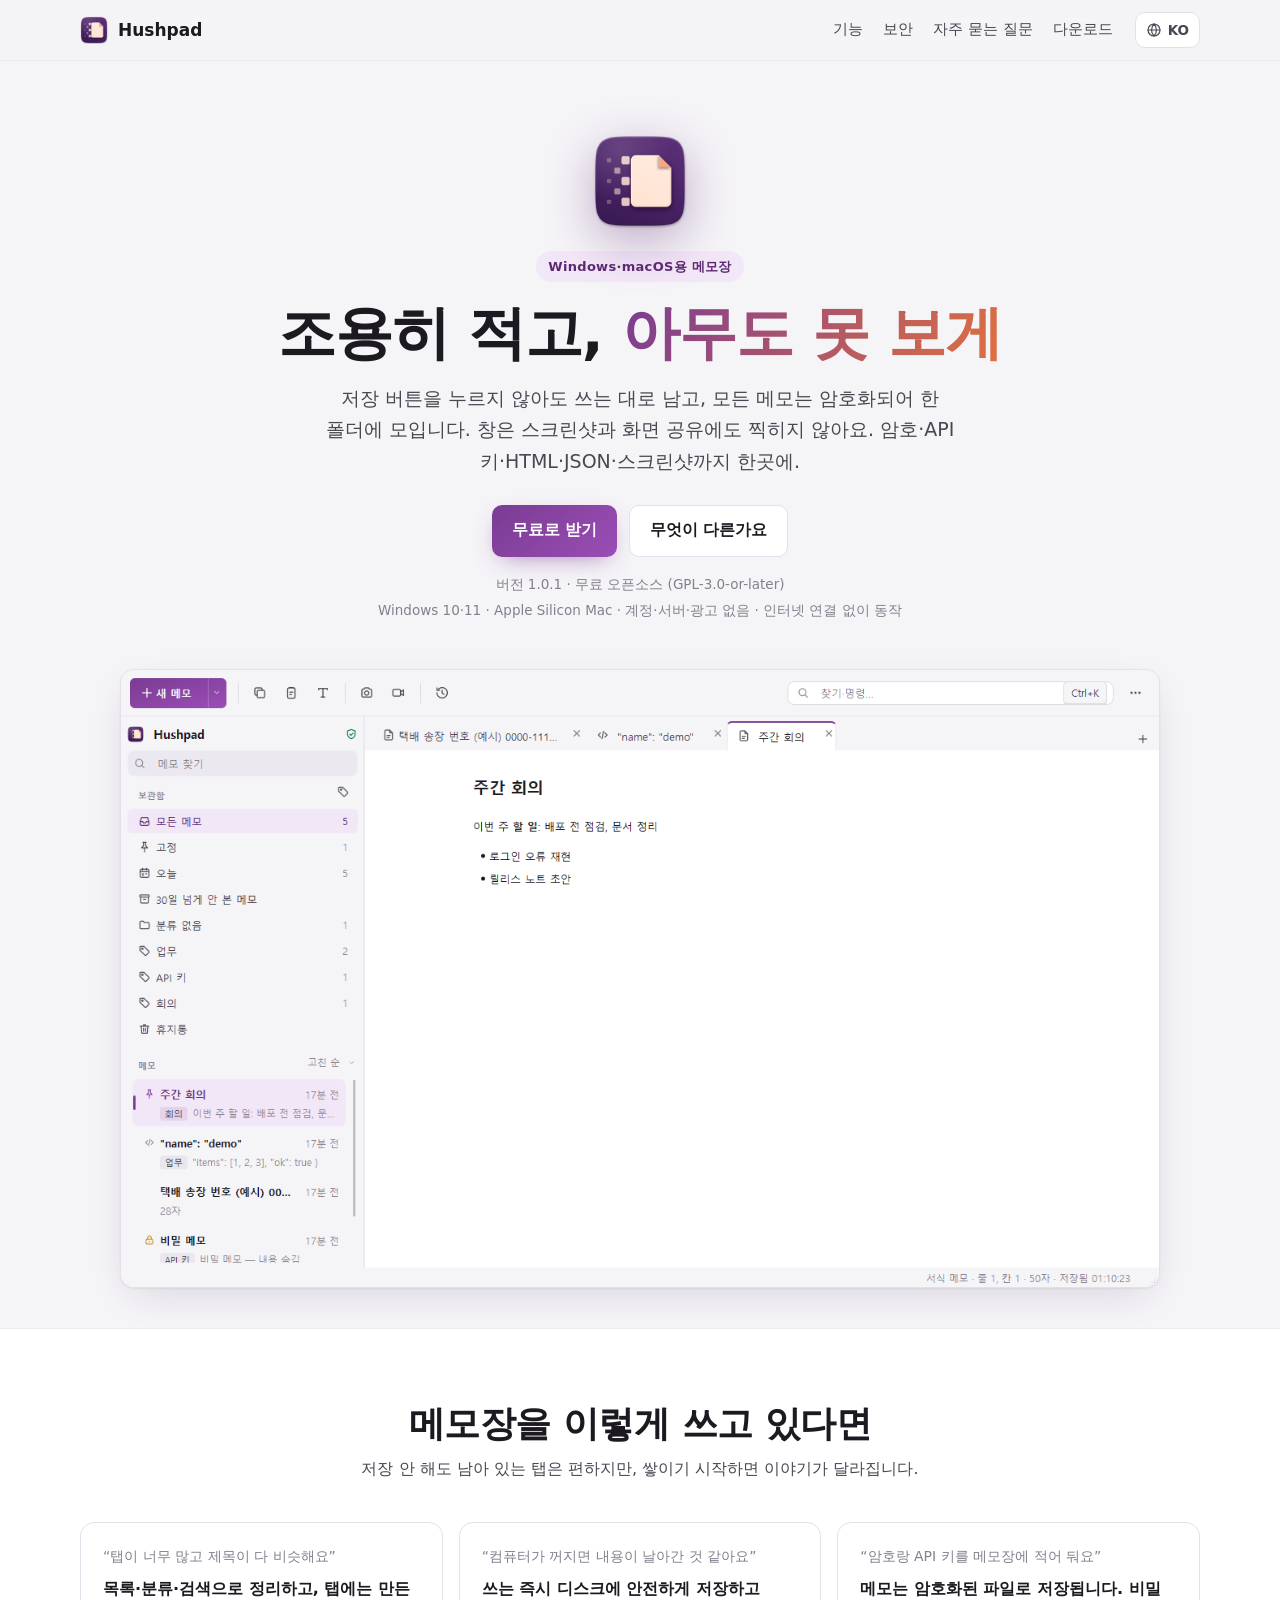
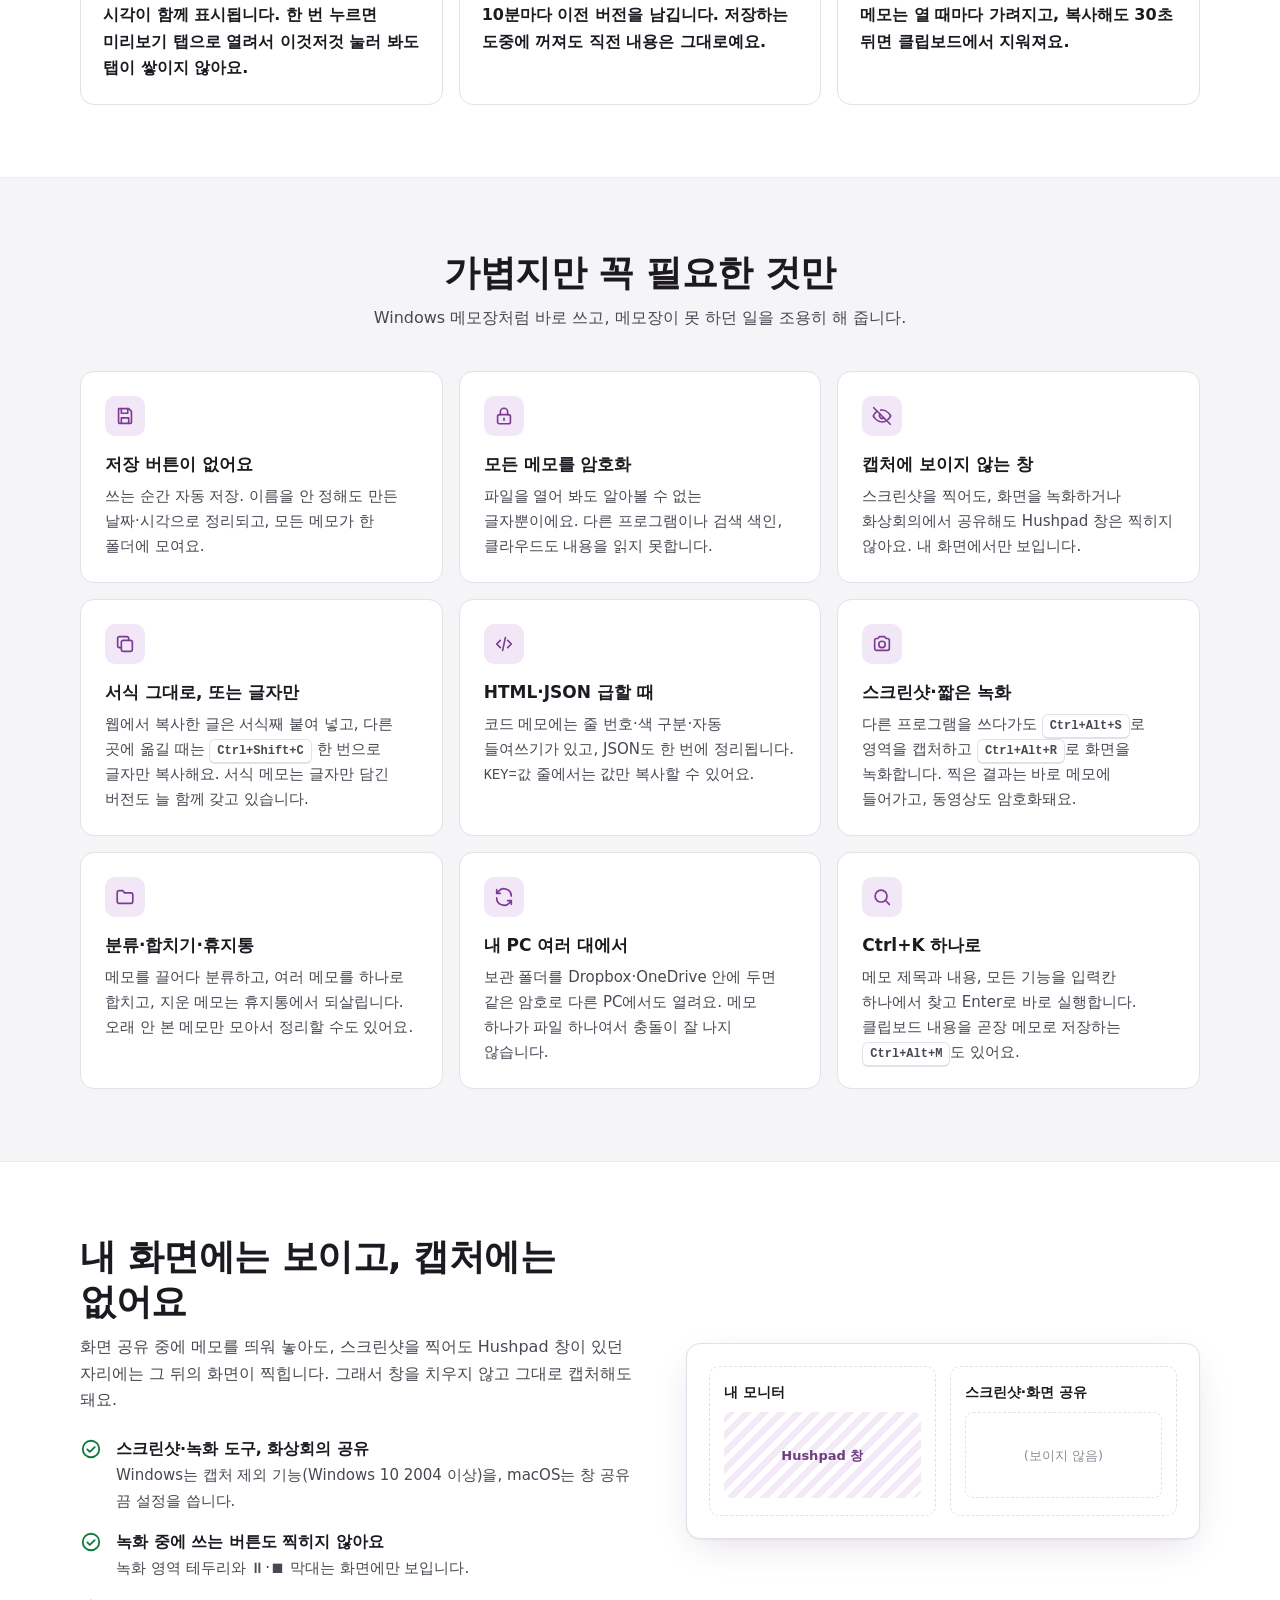
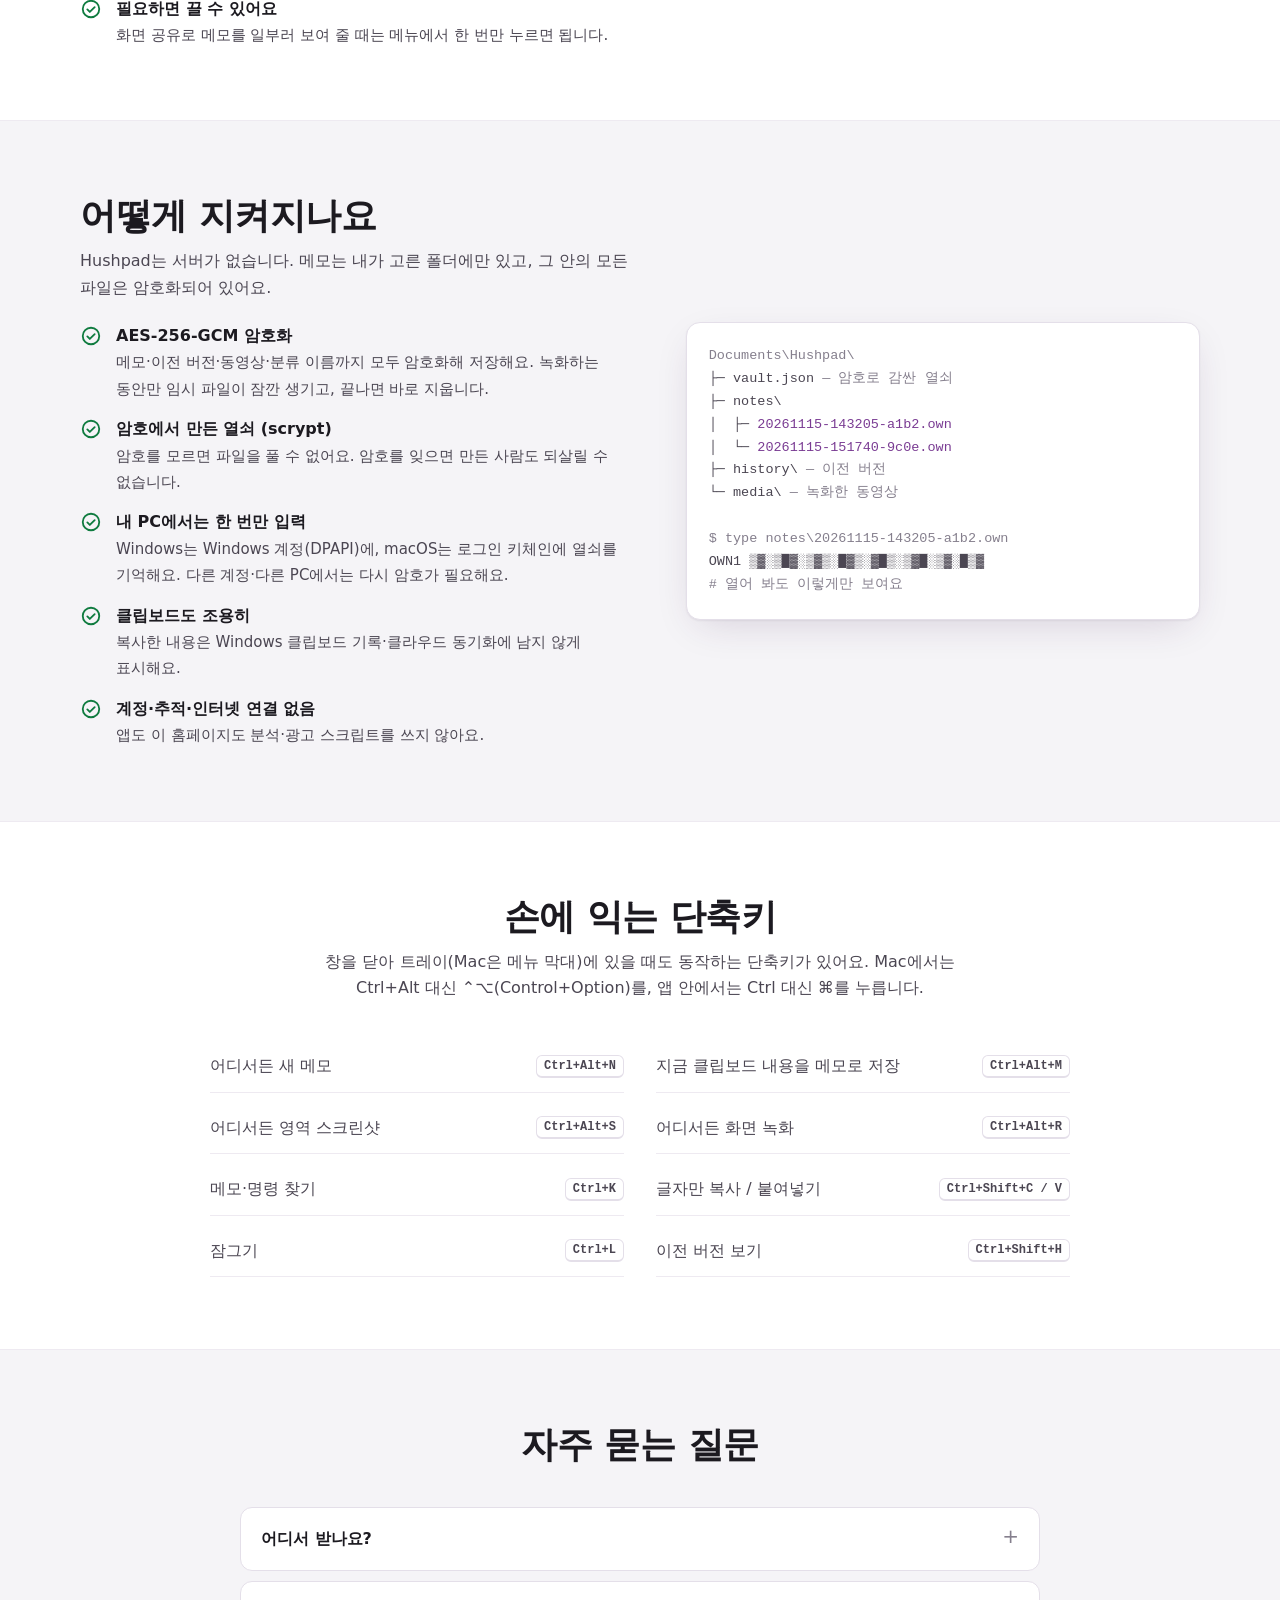
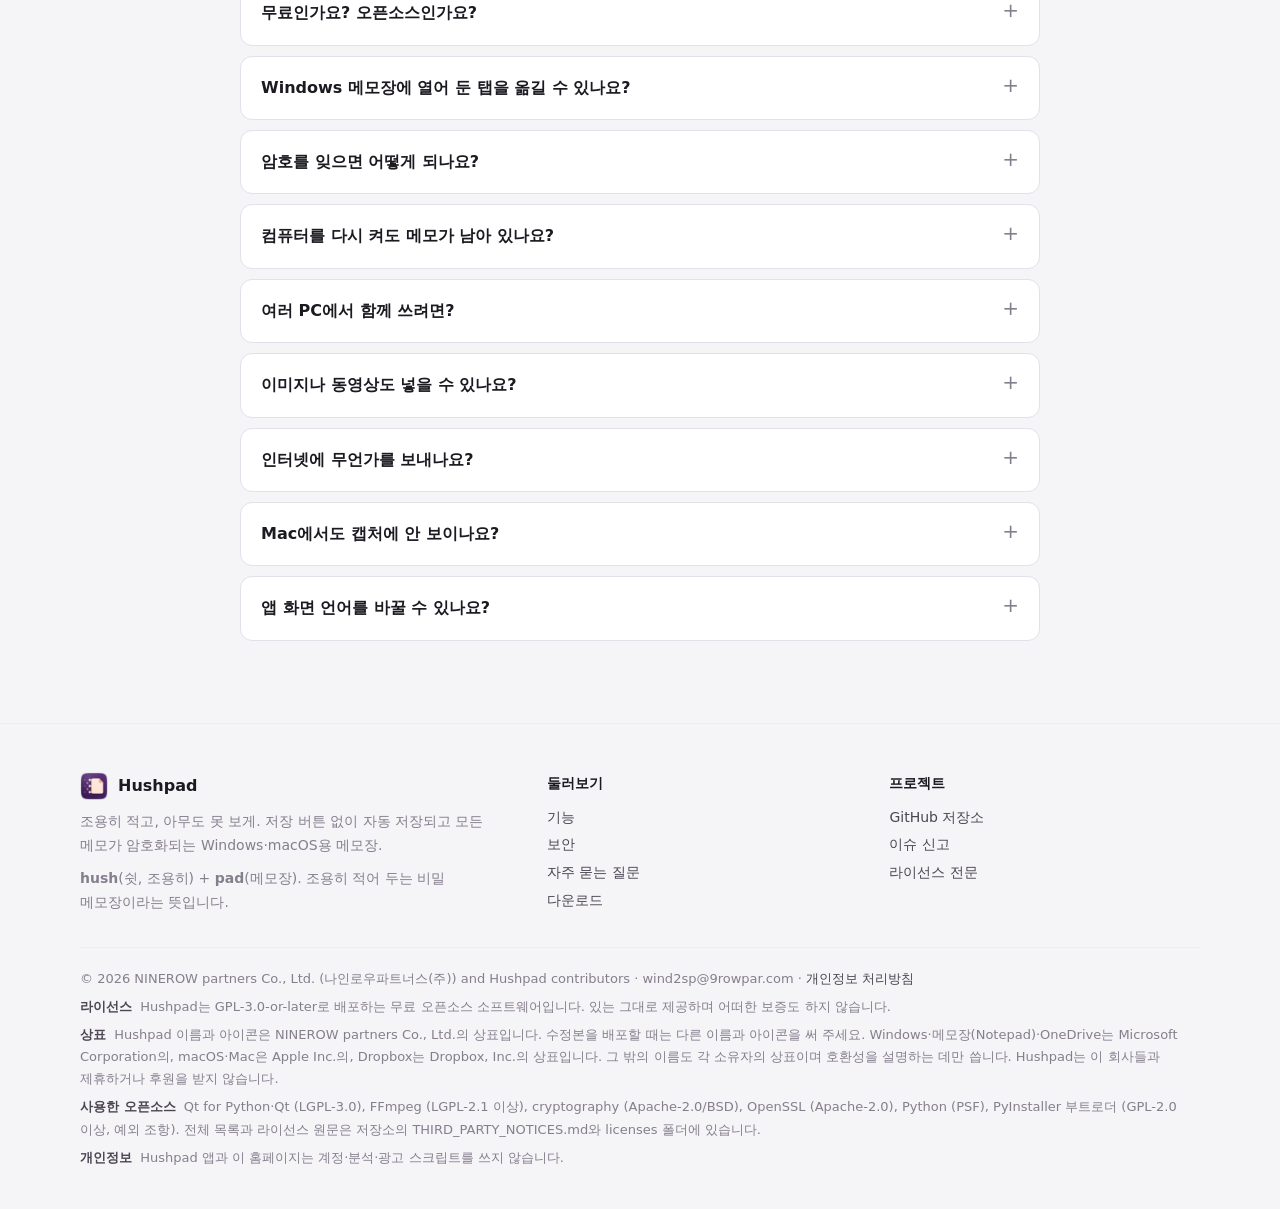
==== website/index.html @ c498cfc0 "website: Hushpad 1.0.1" ====
<!doctype html>
<!-- 이 파일은 build-i18n.mjs가 _templates/index.html + i18n/ko.json으로 만든 결과입니다. 직접 고치지 말고 템플릿·번역을 고친 뒤 다시 생성하세요. -->
<html lang="ko" data-lang="ko" data-root="" data-page="index" data-public="false">
<head>
<meta charset="utf-8">
<meta name="viewport" content="width=device-width, initial-scale=1">
<title>Hushpad — 조용한 비밀 메모장</title>
<meta name="description" content="저장 버튼 없이 자동으로 저장되고 모든 메모가 암호화되는 Windows·macOS용 메모장. 창은 스크린샷과 화면 공유에도 찍히지 않습니다. 암호·API 키·HTML·JSON·스크린샷을 한곳에. 무료 오픈소스입니다.">
<meta property="og:title" content="Hushpad — 조용한 비밀 메모장">
<meta property="og:description" content="자동 저장 · 모든 메모 암호화 · 캡처에 보이지 않는 창. Windows·macOS용 무료 오픈소스 메모장.">
<meta name="theme-color" content="#7A3C93">
<meta property="og:type" content="website">
<meta property="og:site_name" content="Hushpad">
<meta property="og:locale" content="ko_KR">
<link rel="canonical" href="https://gdra.mycafe24.com/hushpad/">
<link rel="alternate" hreflang="ko" href="https://gdra.mycafe24.com/hushpad/">
<link rel="alternate" hreflang="en" href="https://gdra.mycafe24.com/hushpad/en/">
<link rel="alternate" hreflang="ja" href="https://gdra.mycafe24.com/hushpad/ja/">
<link rel="alternate" hreflang="zh-Hans" href="https://gdra.mycafe24.com/hushpad/zh/">
<link rel="alternate" hreflang="x-default" href="https://gdra.mycafe24.com/hushpad/">
<meta property="og:url" content="https://gdra.mycafe24.com/hushpad/">
<meta property="og:image" content="https://gdra.mycafe24.com/hushpad/assets/img/og-image.png">
<meta property="og:locale:alternate" content="en_US">
<meta property="og:locale:alternate" content="ja_JP">
<meta property="og:locale:alternate" content="zh_CN">
<meta property="og:image:width" content="1200">
<meta property="og:image:height" content="630">
<meta property="og:image:alt" content="Hushpad — 조용히 적고, 아무도 못 보게">
<meta name="twitter:card" content="summary_large_image">
<link rel="icon" href="favicon.ico" sizes="any">
<link rel="icon" type="image/png" sizes="32x32" href="favicon-32.png">
<link rel="apple-touch-icon" href="apple-touch-icon.png">
<link rel="manifest" href="site.webmanifest">
<link rel="stylesheet" href="assets/css/site.css?v=4">
<script src="assets/js/lang.js?v=4"></script>
</head>
<body>
<svg width="0" height="0" style="position:absolute" aria-hidden="true">
  <defs>
    <symbol id="i-save" viewBox="0 0 24 24" fill="none" stroke="currentColor" stroke-width="1.8" stroke-linecap="round" stroke-linejoin="round"><path d="M5 4h11l3 3v12a1 1 0 0 1-1 1H6a1 1 0 0 1-1-1z"/><path d="M8 4v5h7V4M8 20v-6h8v6"/></symbol>
    <symbol id="i-lock" viewBox="0 0 24 24" fill="none" stroke="currentColor" stroke-width="1.8" stroke-linecap="round" stroke-linejoin="round"><rect x="5" y="10.5" width="14" height="10" rx="2"/><path d="M8 10.5V7.5a4 4 0 0 1 8 0v3M12 14.5v2"/></symbol>
    <symbol id="i-eye-off" viewBox="0 0 24 24" fill="none" stroke="currentColor" stroke-width="1.8" stroke-linecap="round" stroke-linejoin="round"><path d="M3 3l18 18"/><path d="M10.6 5.6A9.6 9.6 0 0 1 12 5.5c6 0 9.5 6.5 9.5 6.5a17 17 0 0 1-3.2 3.9M6.4 6.9C3.9 8.6 2.5 12 2.5 12S6 18.5 12 18.5c1.7 0 3.2-.5 4.5-1.2"/><path d="M9.9 9.9a3 3 0 0 0 4.2 4.2"/></symbol>
    <symbol id="i-copy" viewBox="0 0 24 24" fill="none" stroke="currentColor" stroke-width="1.8" stroke-linecap="round" stroke-linejoin="round"><rect x="8" y="8" width="12" height="12" rx="2"/><path d="M16 8V6a2 2 0 0 0-2-2H6a2 2 0 0 0-2 2v8a2 2 0 0 0 2 2h2"/></symbol>
    <symbol id="i-code" viewBox="0 0 24 24" fill="none" stroke="currentColor" stroke-width="1.8" stroke-linecap="round" stroke-linejoin="round"><path d="M8 8l-4 4 4 4M16 8l4 4-4 4M13.5 5l-3 14"/></symbol>
    <symbol id="i-camera" viewBox="0 0 24 24" fill="none" stroke="currentColor" stroke-width="1.8" stroke-linecap="round" stroke-linejoin="round"><path d="M4 8a2 2 0 0 1 2-2h1.5l1.5-2h6l1.5 2H18a2 2 0 0 1 2 2v9a2 2 0 0 1-2 2H6a2 2 0 0 1-2-2z"/><circle cx="12" cy="12.5" r="3.5"/></symbol>
    <symbol id="i-folder" viewBox="0 0 24 24" fill="none" stroke="currentColor" stroke-width="1.8" stroke-linecap="round" stroke-linejoin="round"><path d="M3.5 7a2 2 0 0 1 2-2h4l2 2.5h7a2 2 0 0 1 2 2V17a2 2 0 0 1-2 2h-13a2 2 0 0 1-2-2z"/></symbol>
    <symbol id="i-sync" viewBox="0 0 24 24" fill="none" stroke="currentColor" stroke-width="1.8" stroke-linecap="round" stroke-linejoin="round"><path d="M20 11a8 8 0 0 0-14.3-4.9L4 8M4 4v4h4M4 13a8 8 0 0 0 14.3 4.9L20 16M20 20v-4h-4"/></symbol>
    <symbol id="i-search" viewBox="0 0 24 24" fill="none" stroke="currentColor" stroke-width="1.8" stroke-linecap="round" stroke-linejoin="round"><circle cx="11" cy="11" r="6.5"/><path d="M20 20l-4.2-4.2"/></symbol>
    <symbol id="i-check" viewBox="0 0 24 24" fill="none" stroke="currentColor" stroke-width="2" stroke-linecap="round" stroke-linejoin="round"><circle cx="12" cy="12" r="9"/><path d="M8 12.5l2.7 2.7L16 10"/></symbol>
  </defs>
</svg>

<a class="skip" href="#main">본문으로 건너뛰기</a>
<header class="nav">
  <div class="wrap">
    <a class="brand" href="./"><img src="assets/img/icon-64.png" alt="" width="28" height="28">Hushpad</a>
    <nav aria-label="주 메뉴">
      <a href="#features" class="hide-sm">기능</a>
      <a href="#security" class="hide-sm">보안</a>
      <a href="#faq" class="hide-sm">자주 묻는 질문</a>
      <a href="download.html">다운로드</a>
    </nav>
    <details class="lang">
      <summary aria-label="언어 선택 (Language)"><svg viewBox="0 0 24 24" fill="none" stroke="currentColor" stroke-width="1.8" stroke-linecap="round" aria-hidden="true"><circle cx="12" cy="12" r="9"/><path d="M3 12h18M12 3c2.5 2.6 3.7 5.6 3.7 9s-1.2 6.4-3.7 9c-2.5-2.6-3.7-5.6-3.7-9S9.5 5.6 12 3"/></svg><span>KO</span></summary>
      <ul>
        <li><a href="./" hreflang="ko" lang="ko" data-setlang="ko" aria-current="true">한국어</a></li>
        <li><a href="en/" hreflang="en" lang="en" data-setlang="en">English</a></li>
        <li><a href="ja/" hreflang="ja" lang="ja" data-setlang="ja">日本語</a></li>
        <li><a href="zh/" hreflang="zh-Hans" lang="zh-Hans" data-setlang="zh">简体中文</a></li>
      </ul>
    </details>
  </div>
</header>

<main id="main">
  <section class="hero">
    <div class="wrap">
      <img class="app-icon" src="assets/img/icon-256.png" alt="Hushpad 아이콘" width="96" height="96">
      <span class="eyebrow">Windows·macOS용 메모장</span>
      <h1>조용히 적고, <em>아무도 못 보게</em></h1>
      <p class="lead">저장 버튼을 누르지 않아도 쓰는 대로 남고, 모든 메모는 암호화되어 한 폴더에 모입니다.
        창은 스크린샷과 화면 공유에도 찍히지 않아요. 암호·API 키·HTML·JSON·스크린샷까지 한곳에.</p>
      <div class="cta">
        <a class="btn primary" href="download.html">무료로 받기</a>
        <a class="btn" href="#features">무엇이 다른가요</a>
      </div>
      <div class="meta">버전 <span data-cfg="version">1.0.1</span> · 무료 오픈소스 (GPL-3.0-or-later)</div>
      <div class="meta">Windows 10·11 · Apple Silicon Mac · 계정·서버·광고 없음 · 인터넷 연결 없이 동작</div>
      <div class="shot">
        <img class="light" src="assets/img/app-light.png" alt="Hushpad 화면 — 왼쪽 메모 목록과 분류, 오른쪽 탭으로 열린 메모" width="1280" height="760">
        <img class="dark" src="assets/img/app-dark.png" alt="Hushpad 어두운 모드 — 코드 메모의 JSON이 색으로 구분되어 보임" width="1280" height="760" loading="lazy">
      </div>
    </div>
  </section>

  <section class="alt">
    <div class="wrap">
      <div class="sec-head">
        <h2>메모장을 이렇게 쓰고 있다면</h2>
        <p>저장 안 해도 남아 있는 탭은 편하지만, 쌓이기 시작하면 이야기가 달라집니다.</p>
      </div>
      <div class="pains">
        <div class="pain"><div class="q">“탭이 너무 많고 제목이 다 비슷해요”</div><div class="a">목록·분류·검색으로 정리하고, 탭에는 만든 시각이 함께 표시됩니다. 한 번 누르면 미리보기 탭으로 열려서 이것저것 눌러 봐도 탭이 쌓이지 않아요.</div></div>
        <div class="pain"><div class="q">“컴퓨터가 꺼지면 내용이 날아간 것 같아요”</div><div class="a">쓰는 즉시 디스크에 안전하게 저장하고 10분마다 이전 버전을 남깁니다. 저장하는 도중에 꺼져도 직전 내용은 그대로예요.</div></div>
        <div class="pain"><div class="q">“암호랑 API 키를 메모장에 적어 둬요”</div><div class="a">메모는 암호화된 파일로 저장됩니다. 비밀 메모는 열 때마다 가려지고, 복사해도 30초 뒤면 클립보드에서 지워져요.</div></div>
      </div>
    </div>
  </section>

  <section id="features">
    <div class="wrap">
      <div class="sec-head">
        <h2>가볍지만 꼭 필요한 것만</h2>
        <p>Windows 메모장처럼 바로 쓰고, 메모장이 못 하던 일을 조용히 해 줍니다.</p>
      </div>
      <div class="grid">
        <div class="feat"><div class="ic"><svg><use href="#i-save"/></svg></div><h3>저장 버튼이 없어요</h3><p>쓰는 순간 자동 저장. 이름을 안 정해도 만든 날짜·시각으로 정리되고, 모든 메모가 한 폴더에 모여요.</p></div>
        <div class="feat"><div class="ic"><svg><use href="#i-lock"/></svg></div><h3>모든 메모를 암호화</h3><p>파일을 열어 봐도 알아볼 수 없는 글자뿐이에요. 다른 프로그램이나 검색 색인, 클라우드도 내용을 읽지 못합니다.</p></div>
        <div class="feat"><div class="ic"><svg><use href="#i-eye-off"/></svg></div><h3>캡처에 보이지 않는 창</h3><p>스크린샷을 찍어도, 화면을 녹화하거나 화상회의에서 공유해도 Hushpad 창은 찍히지 않아요. 내 화면에서만 보입니다.</p></div>
        <div class="feat"><div class="ic"><svg><use href="#i-copy"/></svg></div><h3>서식 그대로, 또는 글자만</h3><p>웹에서 복사한 글은 서식째 붙여 넣고, 다른 곳에 옮길 때는 <kbd>Ctrl+Shift+C</kbd> 한 번으로 글자만 복사해요. 서식 메모는 글자만 담긴 버전도 늘 함께 갖고 있습니다.</p></div>
        <div class="feat"><div class="ic"><svg><use href="#i-code"/></svg></div><h3>HTML·JSON 급할 때</h3><p>코드 메모에는 줄 번호·색 구분·자동 들여쓰기가 있고, JSON도 한 번에 정리됩니다. <code>KEY=값</code> 줄에서는 값만 복사할 수 있어요.</p></div>
        <div class="feat"><div class="ic"><svg><use href="#i-camera"/></svg></div><h3>스크린샷·짧은 녹화</h3><p>다른 프로그램을 쓰다가도 <kbd>Ctrl+Alt+S</kbd>로 영역을 캡처하고 <kbd>Ctrl+Alt+R</kbd>로 화면을 녹화합니다. 찍은 결과는 바로 메모에 들어가고, 동영상도 암호화돼요.</p></div>
        <div class="feat"><div class="ic"><svg><use href="#i-folder"/></svg></div><h3>분류·합치기·휴지통</h3><p>메모를 끌어다 분류하고, 여러 메모를 하나로 합치고, 지운 메모는 휴지통에서 되살립니다. 오래 안 본 메모만 모아서 정리할 수도 있어요.</p></div>
        <div class="feat"><div class="ic"><svg><use href="#i-sync"/></svg></div><h3>내 PC 여러 대에서</h3><p>보관 폴더를 Dropbox·OneDrive 안에 두면 같은 암호로 다른 PC에서도 열려요. 메모 하나가 파일 하나여서 충돌이 잘 나지 않습니다.</p></div>
        <div class="feat"><div class="ic"><svg><use href="#i-search"/></svg></div><h3>Ctrl+K 하나로</h3><p>메모 제목과 내용, 모든 기능을 입력칸 하나에서 찾고 Enter로 바로 실행합니다. 클립보드 내용을 곧장 메모로 저장하는 <kbd>Ctrl+Alt+M</kbd>도 있어요.</p></div>
      </div>
    </div>
  </section>

  <section class="alt" id="capture">
    <div class="wrap split">
      <div>
        <div class="sec-head" style="text-align:left;margin:0 0 22px">
          <h2>내 화면에는 보이고, 캡처에는 없어요</h2>
          <p>화면 공유 중에 메모를 띄워 놓아도, 스크린샷을 찍어도 Hushpad 창이 있던 자리에는 그 뒤의 화면이 찍힙니다.
            그래서 창을 치우지 않고 그대로 캡처해도 돼요.</p>
        </div>
        <ul class="checks">
          <li><svg><use href="#i-check"/></svg><div><b>스크린샷·녹화 도구, 화상회의 공유</b><span>Windows는 캡처 제외 기능(Windows 10 2004 이상)을, macOS는 창 공유 끔 설정을 씁니다.</span></div></li>
          <li><svg><use href="#i-check"/></svg><div><b>녹화 중에 쓰는 버튼도 찍히지 않아요</b><span>녹화 영역 테두리와 ⏸·⏹ 막대는 화면에만 보입니다.</span></div></li>
          <li><svg><use href="#i-check"/></svg><div><b>필요하면 끌 수 있어요</b><span>화면 공유로 메모를 일부러 보여 줄 때는 메뉴에서 한 번만 누르면 됩니다.</span></div></li>
        </ul>
      </div>
      <div class="capture-demo" aria-hidden="true">
        <div class="row">
          <div class="pane"><b>내 모니터</b><div class="ghost">Hushpad 창</div></div>
          <div class="pane"><b>스크린샷·화면 공유</b><div class="ghost gone">(보이지 않음)</div></div>
        </div>
      </div>
    </div>
  </section>

  <section id="security">
    <div class="wrap split">
      <div>
        <div class="sec-head" style="text-align:left;margin:0 0 22px">
          <h2>어떻게 지켜지나요</h2>
          <p>Hushpad는 서버가 없습니다. 메모는 내가 고른 폴더에만 있고, 그 안의 모든 파일은 암호화되어 있어요.</p>
        </div>
        <ul class="checks">
          <li><svg><use href="#i-check"/></svg><div><b>AES-256-GCM 암호화</b><span>메모·이전 버전·동영상·분류 이름까지 모두 암호화해 저장해요. 녹화하는 동안만 임시 파일이 잠깐 생기고, 끝나면 바로 지웁니다.</span></div></li>
          <li><svg><use href="#i-check"/></svg><div><b>암호에서 만든 열쇠 (scrypt)</b><span>암호를 모르면 파일을 풀 수 없어요. 암호를 잊으면 만든 사람도 되살릴 수 없습니다.</span></div></li>
          <li><svg><use href="#i-check"/></svg><div><b>내 PC에서는 한 번만 입력</b><span>Windows는 Windows 계정(DPAPI)에, macOS는 로그인 키체인에 열쇠를 기억해요. 다른 계정·다른 PC에서는 다시 암호가 필요해요.</span></div></li>
          <li><svg><use href="#i-check"/></svg><div><b>클립보드도 조용히</b><span>복사한 내용은 Windows 클립보드 기록·클라우드 동기화에 남지 않게 표시해요.</span></div></li>
          <li><svg><use href="#i-check"/></svg><div><b>계정·추적·인터넷 연결 없음</b><span>앱도 이 홈페이지도 분석·광고 스크립트를 쓰지 않아요.</span></div></li>
        </ul>
      </div>
      <div class="vault" role="img" aria-label="보관 폴더 구조 예시" translate="no">
<span class="dim">Documents\Hushpad\</span><br>
├─ vault.json <span class="dim">— 암호로 감싼 열쇠</span><br>
├─ notes\<br>
│ &nbsp;├─ <span class="acc">20261115-143205-a1b2.own</span><br>
│ &nbsp;└─ <span class="acc">20261115-151740-9c0e.own</span><br>
├─ history\ <span class="dim">— 이전 버전</span><br>
└─ media\ <span class="dim">— 녹화한 동영상</span><br><br>
<span class="dim">$ type notes\20261115-143205-a1b2.own</span><br>
OWN1 ▒▓░▒█▓░▒▓▒░█▓▒░▓█▒░▒▓█░▒▓░█▒▓<br>
<span class="dim"># 열어 봐도 이렇게만 보여요</span>
      </div>
    </div>
  </section>

  <section class="alt" id="keys">
    <div class="wrap">
      <div class="sec-head"><h2>손에 익는 단축키</h2><p>창을 닫아 트레이(Mac은 메뉴 막대)에 있을 때도 동작하는 단축키가 있어요. Mac에서는 Ctrl+Alt 대신 ⌃⌥(Control+Option)를, 앱 안에서는 Ctrl 대신 ⌘를 누릅니다.</p></div>
      <div class="keys">
        <div><span>어디서든 새 메모</span><kbd>Ctrl+Alt+N</kbd></div>
        <div><span>지금 클립보드 내용을 메모로 저장</span><kbd>Ctrl+Alt+M</kbd></div>
        <div><span>어디서든 영역 스크린샷</span><kbd>Ctrl+Alt+S</kbd></div>
        <div><span>어디서든 화면 녹화</span><kbd>Ctrl+Alt+R</kbd></div>
        <div><span>메모·명령 찾기</span><kbd>Ctrl+K</kbd></div>
        <div><span>글자만 복사 / 붙여넣기</span><kbd>Ctrl+Shift+C / V</kbd></div>
        <div><span>잠그기</span><kbd>Ctrl+L</kbd></div>
        <div><span>이전 버전 보기</span><kbd>Ctrl+Shift+H</kbd></div>
      </div>
    </div>
  </section>

  <section id="faq">
    <div class="wrap">
      <div class="sec-head"><h2>자주 묻는 질문</h2></div>
      <div class="faq">
        <details><summary>어디서 받나요?</summary><p>이 홈페이지의 <a href="download.html">다운로드 페이지</a>에서 받습니다. 파일은 GitHub 릴리스로 배포하며, Windows 10·11(64비트)용과 Apple Silicon(M1 이후) Mac용 두 가지가 있어요. Intel Mac은 지원하지 않습니다.</p></details>
        <details><summary>무료인가요? 오픈소스인가요?</summary><p>둘 다 맞습니다. Hushpad는 무료이고, 소스 코드는 GPL-3.0-or-later 라이선스로 GitHub에 공개합니다. 누구나 소스를 보고 고치고 다시 배포할 수 있어요. 다만 수정본을 배포할 때는 같은 라이선스로 소스를 함께 공개하고, Hushpad 대신 다른 이름과 아이콘을 써야 합니다.</p></details>
        <details><summary>Windows 메모장에 열어 둔 탭을 옮길 수 있나요?</summary><p>네. Windows에서 메뉴 › 파일 › “Windows 메모장 탭 가져오기”로 저장하지 않은 탭까지 복사해 옵니다. Windows 메모장 쪽은 건드리지 않아요.</p></details>
        <details><summary>암호를 잊으면 어떻게 되나요?</summary><p>되살릴 방법이 없습니다. 암호 없이는 누구도, 만든 사람조차 열 수 없게 만들었기 때문입니다. 처음 암호를 정할 때 안전한 곳에 적어 두세요.</p></details>
        <details><summary>컴퓨터를 다시 켜도 메모가 남아 있나요?</summary><p>네. 메모는 쓰는 즉시 암호화해서 디스크에 저장하므로 다시 켜도 그대로 있어요. 처음 실행한 뒤부터는 Windows를 켤 때(Mac은 로그인할 때) Hushpad가 트레이(Mac은 메뉴 막대)에서 자동으로 실행됩니다. 원하지 않으면 트레이 아이콘 메뉴나 보안 메뉴에서 끄면 돼요.</p></details>
        <details><summary>여러 PC에서 함께 쓰려면?</summary><p>보관 폴더를 Dropbox·OneDrive 같은 동기화 폴더 안에 두고, 다른 PC에서 같은 폴더를 고른 뒤 같은 암호를 넣으면 됩니다. 다른 PC에서 고친 내용은 몇 초 안에 반영되고, 양쪽에서 동시에 고치면 한쪽을 “충돌 사본”으로 따로 남겨요.</p></details>
        <details><summary>이미지나 동영상도 넣을 수 있나요?</summary><p>서식 메모에는 이미지를 붙여 넣거나 끌어다 놓을 수 있고, 스크린샷과 짧은 화면 녹화(최대 3분)도 바로 들어갑니다. 동영상은 앱 안에서 재생되고 암호화되어 저장돼요.</p></details>
        <details><summary>인터넷에 무언가를 보내나요?</summary><p>아니요. Hushpad는 계정도 서버도 없고, 실행 중에 인터넷에 연결하지 않습니다.</p></details>
        <details><summary>Mac에서도 캡처에 안 보이나요?</summary><p>macOS에서는 창 공유 끔 설정으로 숨깁니다. 다만 macOS 15 이상에서 ScreenCaptureKit을 쓰는 일부 캡처·화면 공유 프로그램은 이 설정을 무시하고 창을 찍을 수 있어요. Mac에서는 화면을 공유하기 전에 직접 확인해 보세요.</p></details>
        <details><summary>앱 화면 언어를 바꿀 수 있나요?</summary><p>한국어·English·日本語·简体中文을 지원하고, 처음에는 운영체제 언어로 시작합니다. 메뉴(⋯) › 보기 › 언어에서 언제든 바꿀 수 있어요.</p></details>
      </div>
    </div>
  </section>
</main>

<footer>
  <div class="wrap">
    <div class="ft">
      <div>
        <div class="ft-brand"><img src="assets/img/icon-64.png" alt="" width="28" height="28" loading="lazy">Hushpad</div>
        <p>조용히 적고, 아무도 못 보게. 저장 버튼 없이 자동 저장되고 모든 메모가 암호화되는 Windows·macOS용 메모장.</p>
        <p class="name-line"><b>hush</b>(쉿, 조용히) + <b>pad</b>(메모장). 조용히 적어 두는 비밀 메모장이라는 뜻입니다.</p>
      </div>
      <div>
        <h2>둘러보기</h2>
        <ul><li><a href="#features">기능</a></li><li><a href="#security">보안</a></li><li><a href="#faq">자주 묻는 질문</a></li><li><a href="download.html">다운로드</a></li></ul>
      </div>
      <div>
        <h2>프로젝트</h2>
        <ul>
          <li><a data-repo="" data-on-text="GitHub 저장소">GitHub 저장소 (공개 준비 중)</a></li>
          <li><a data-repo="/issues" data-on-text="이슈 신고">이슈 신고 (공개 후)</a></li>
          <li><a data-repo="/blob/main/LICENSE" data-on-text="라이선스 전문">라이선스 전문 (공개 후)</a></li>
        </ul>
      </div>
    </div>
    <div class="legal">
      <p><span data-cfg="copyright">© 2026 NINEROW partners Co., Ltd. (나인로우파트너스(주)) and Hushpad contributors · wind2sp@9rowpar.com</span> · <a href="privacy.html">개인정보 처리방침</a></p>
      <p><strong>라이선스</strong> Hushpad는 GPL-3.0-or-later로 배포하는 무료 오픈소스 소프트웨어입니다. 있는 그대로 제공하며 어떠한 보증도 하지 않습니다.</p>
      <p><strong>상표</strong> Hushpad 이름과 아이콘은 NINEROW partners Co., Ltd.의 상표입니다. 수정본을 배포할 때는 다른 이름과 아이콘을 써 주세요. Windows·메모장(Notepad)·OneDrive는 Microsoft Corporation의, macOS·Mac은 Apple Inc.의, Dropbox는 Dropbox, Inc.의 상표입니다. 그 밖의 이름도 각 소유자의 상표이며 호환성을 설명하는 데만 씁니다. Hushpad는 이 회사들과 제휴하거나 후원을 받지 않습니다.</p>
      <p><strong>사용한 오픈소스</strong> Qt for Python·Qt (LGPL-3.0), FFmpeg (LGPL-2.1 이상), cryptography (Apache-2.0/BSD), OpenSSL (Apache-2.0), Python (PSF), PyInstaller 부트로더 (GPL-2.0 이상, 예외 조항). 전체 목록과 라이선스 원문은 저장소의 THIRD_PARTY_NOTICES.md와 licenses 폴더에 있습니다.</p>
      <p><strong>개인정보</strong> Hushpad 앱과 이 홈페이지는 계정·분석·광고 스크립트를 쓰지 않습니다.</p>
    </div>
  </div>
</footer>
<script src="assets/js/site.js?v=4" defer></script>
</body>
</html>
---- website/assets/css/site.css ----
/* Hushpad — 공식 홈페이지. 외부 글꼴·CDN 없음. 색은 앱(theme.py)과 같은 토큰. */
:root {
  --bg: #F5F4F7; --bg2: #FFFFFF; --card: #FFFFFF; --line: #E4DFE9; --line2: #EEEAF1;
  --text: #1C1A20; --text2: #4B4652; --muted: #857F8D;
  --accent: #7A3C93; --accent2: #9B4DB5; --accent-ink: #5E2A73; --tint: #F2E7F7;
  --peach: #E0703F; --peach-soft: #FFE6D6; --ok: #0F7B3F;
  --shadow: 0 1px 2px rgba(40, 20, 50, .06), 0 12px 40px -12px rgba(60, 25, 80, .18);
  --radius: 14px;
  color-scheme: light;
}
@media (prefers-color-scheme: dark) {
  :root {
    --bg: #141216; --bg2: #1C1A1F; --card: #222026; --line: #34303A; --line2: #2B2830;
    --text: #EEEAF2; --text2: #B9B2C2; --muted: #8A8394;
    --accent: #C77DDF; --accent2: #9B4DB5; --accent-ink: #F6DDFF; --tint: #3A2645;
    --peach: #FFB38A; --peach-soft: #3B2A24; --ok: #5FCB8A;
    --shadow: 0 1px 2px rgba(0, 0, 0, .4), 0 18px 50px -16px rgba(0, 0, 0, .7);
    color-scheme: dark;
  }
}
* { box-sizing: border-box; }
html { scroll-behavior: smooth; -webkit-text-size-adjust: 100%; }
body {
  margin: 0; background: var(--bg); color: var(--text);
  font: 16px/1.65 "Pretendard", "Pretendard Variable", "Apple SD Gothic Neo", "Malgun Gothic", system-ui, sans-serif;
  overflow-wrap: anywhere;
}
/* 언어별 글꼴·줄바꿈 (외부 글꼴 없음, 시스템 글꼴만)
   - 한국어만 keep-all(어절 단위). 일본어·중국어에 keep-all을 걸면 띄어쓰기가 없어 한 문장이 통째로 넘칩니다.
   - 일본어·중국어는 금칙 처리(line-break: strict), 영어는 기본값. */
html:lang(ko) body { word-break: keep-all; }
html:lang(en) body { font-family: system-ui, "Segoe UI", -apple-system, "Helvetica Neue", Arial, sans-serif; }
html:lang(ja) body { font-family: "Hiragino Sans", "Hiragino Kaku Gothic ProN", "Yu Gothic UI", "Yu Gothic", "Meiryo", system-ui, sans-serif;
  word-break: normal; line-break: strict; }
html:lang(zh) body { font-family: "PingFang SC", "Microsoft YaHei UI", "Microsoft YaHei", "Noto Sans SC", system-ui, sans-serif;
  word-break: normal; line-break: strict; }
html:lang(ja) h1, html:lang(ja) h2, html:lang(ja) h3 { word-break: auto-phrase; } /* 지원 브라우저에서 일본어 문절 단위 */
html:lang(ja) .hero h1, html:lang(zh) .hero h1 { letter-spacing: 0; }
.skip { position: absolute; left: 12px; top: -60px; z-index: 50; padding: 8px 14px; border-radius: 8px; background: var(--card);
  border: 1px solid var(--line); color: var(--text); }
.skip:focus { top: 10px; }
a { color: var(--accent); text-decoration: none; }
a:hover { text-decoration: underline; }
img { max-width: 100%; height: auto; display: block; }
.wrap { width: min(1120px, 100% - 32px); margin: 0 auto; }
/* 코드 글꼴 고정: 일본어 글꼴(MS Gothic 등)은 \ 를 ¥ 로 그려 C:\ 경로가 깨져 보입니다. */
code { font-family: "Cascadia Mono", Consolas, "Courier New", monospace; font-size: .92em; }
kbd {
  font: 600 12px/1 "Cascadia Mono", Consolas, monospace; padding: 4px 7px; border-radius: 6px;
  background: var(--bg2); border: 1px solid var(--line); border-bottom-width: 2px; color: var(--text2); white-space: nowrap;
}

/* 머리글 */
.nav { position: sticky; top: 0; z-index: 10; backdrop-filter: saturate(1.4) blur(14px);
  background: color-mix(in srgb, var(--bg) 82%, transparent); border-bottom: 1px solid var(--line2); }
.nav .wrap { display: flex; align-items: center; gap: 22px; height: 60px; }
.brand { display: flex; align-items: center; gap: 10px; font-weight: 700; font-size: 17px; color: var(--text); }
.brand:hover { text-decoration: none; }
.brand img { width: 28px; height: 28px; }
.nav nav { display: flex; gap: 20px; margin-left: auto; font-size: 14.5px; }
.nav nav a { color: var(--text2); }
.nav nav a:hover { color: var(--text); text-decoration: none; }

/* 언어 메뉴: <details> 기반이라 JS 없이도 열리고 키보드(Tab·Enter·Space)로 쓸 수 있음. Esc·바깥 클릭 닫기는 lang.js */
.lang { position: relative; flex: none; }
.lang summary { list-style: none; display: inline-flex; align-items: center; gap: 6px; min-height: 36px; padding: 6px 10px;
  border-radius: 10px; border: 1px solid var(--line); background: var(--card); color: var(--text2);
  font-size: 13.5px; font-weight: 600; cursor: pointer; user-select: none; white-space: nowrap; }
.lang summary::-webkit-details-marker { display: none; }
.lang summary:hover, .lang[open] summary { color: var(--text); border-color: var(--accent); }
.lang summary svg { width: 16px; height: 16px; }
.lang ul { position: absolute; right: 0; top: calc(100% + 6px); z-index: 20; list-style: none; margin: 0; min-width: 150px;
  padding: 6px; border-radius: 12px; border: 1px solid var(--line); background: var(--card); box-shadow: var(--shadow); }
.lang a { display: block; padding: 8px 12px; border-radius: 8px; font-size: 14.5px; color: var(--text2); }
.lang a:hover { background: var(--tint); color: var(--text); text-decoration: none; }
.lang a[aria-current="true"] { color: var(--accent); font-weight: 600; }
.lang a[aria-current="true"]::after { content: " ✓"; }
a:focus-visible, summary:focus-visible, .btn:focus-visible { outline: 2px solid var(--accent); outline-offset: 2px; }

/* 버튼 */
.btn { display: inline-flex; align-items: center; gap: 8px; padding: 12px 20px; border-radius: 10px; font-weight: 600;
  font-size: 15.5px; border: 1px solid var(--line); background: var(--card); color: var(--text); cursor: pointer; }
.btn:hover { text-decoration: none; border-color: var(--accent); }
.btn.primary { background: linear-gradient(135deg, #7A3C93, #9B4DB5); color: #fff; border: 0;
  box-shadow: 0 8px 24px -10px rgba(122, 60, 147, .7); }
.btn.primary:hover { filter: brightness(1.07); }
.btn.small { padding: 8px 14px; font-size: 14px; }
.btn[aria-disabled="true"] { opacity: .55; pointer-events: none; }

/* 히어로 */
.hero { padding: 72px 0 40px; text-align: center; position: relative; overflow: hidden; }
.hero::before { content: ""; position: absolute; inset: -40% -10% auto; height: 520px; z-index: -1;
  background: radial-gradient(closest-side, color-mix(in srgb, var(--accent) 18%, transparent), transparent 70%),
              radial-gradient(closest-side at 70% 40%, color-mix(in srgb, var(--peach) 14%, transparent), transparent 70%); }
.hero .app-icon { width: 96px; height: 96px; margin: 0 auto 22px; filter: drop-shadow(0 14px 24px rgba(90, 30, 110, .35)); }
.eyebrow { display: inline-block; font-size: 13px; font-weight: 600; letter-spacing: .3px; color: var(--accent-ink);
  background: var(--tint); padding: 5px 12px; border-radius: 999px; margin-bottom: 18px; }
.hero h1 { font-size: clamp(34px, 6vw, 58px); line-height: 1.15; margin: 0 0 16px; letter-spacing: -1px; }
.hero h1 em { font-style: normal; background: linear-gradient(120deg, var(--accent), var(--peach));
  -webkit-background-clip: text; background-clip: text; color: transparent; }
.hero p.lead { font-size: clamp(16px, 2.2vw, 19px); color: var(--text2); max-width: 640px; margin: 0 auto 28px; }
.cta { display: flex; gap: 12px; justify-content: center; flex-wrap: wrap; }
.hero .meta { margin-top: 16px; font-size: 13.5px; color: var(--muted); }
.shot { margin: 48px auto 0; border-radius: 14px; overflow: hidden; border: 1px solid var(--line); box-shadow: var(--shadow);
  max-width: 1040px; background: var(--card); }
.shot .light { display: block; } .shot .dark { display: none; }
@media (prefers-color-scheme: dark) { .shot .light { display: none; } .shot .dark { display: block; } }

/* 섹션 */
section { padding: 72px 0; }
section.alt { background: var(--bg2); border-block: 1px solid var(--line2); }
.sec-head { text-align: center; max-width: 680px; margin: 0 auto 40px; }
.sec-head h2 { font-size: clamp(26px, 3.6vw, 36px); line-height: 1.25; margin: 0 0 10px; letter-spacing: -.5px; }
.sec-head p { color: var(--text2); margin: 0; }

/* 문제 → 해결 */
.pains { display: grid; grid-template-columns: repeat(3, 1fr); gap: 16px; }
.pain { background: var(--card); border: 1px solid var(--line); border-radius: var(--radius); padding: 22px; }
.pain .q { color: var(--muted); font-size: 14px; margin-bottom: 8px; }
.pain .a { font-weight: 600; }

/* 기능 */
.grid { display: grid; grid-template-columns: repeat(3, 1fr); gap: 16px; }
.feat { background: var(--card); border: 1px solid var(--line); border-radius: var(--radius); padding: 24px; }
.feat .ic { width: 40px; height: 40px; border-radius: 10px; display: grid; place-items: center; margin-bottom: 14px;
  background: var(--tint); color: var(--accent); }
.feat .ic svg { width: 22px; height: 22px; }
.feat h3 { margin: 0 0 6px; font-size: 17px; }
.feat p { margin: 0; color: var(--text2); font-size: 15px; }

/* 보안 */
.split { display: grid; grid-template-columns: 1.1fr 1fr; gap: 40px; align-items: center; }
.checks { list-style: none; padding: 0; margin: 0; display: grid; gap: 14px; }
.checks li { display: grid; grid-template-columns: 24px 1fr; gap: 12px; }
.checks li svg { width: 22px; height: 22px; color: var(--ok); margin-top: 2px; }
.checks b { display: block; }
.checks span { color: var(--text2); font-size: 15px; }
.vault { background: var(--card); border: 1px solid var(--line); border-radius: var(--radius); padding: 22px;
  font: 13.5px/1.7 "Cascadia Mono", Consolas, monospace; color: var(--text2); box-shadow: var(--shadow); overflow-x: auto; }
.vault .dim { color: var(--muted); }
.vault .acc { color: var(--accent); }

/* 단축키 */
.keys { display: grid; grid-template-columns: repeat(2, 1fr); gap: 10px 32px; max-width: 860px; margin: 0 auto; }
.keys div { display: flex; justify-content: space-between; align-items: center; gap: 16px; padding: 12px 0;
  border-bottom: 1px solid var(--line2); }
.keys span { color: var(--text2); }

/* 캡처 섹션 그림 */
.capture-demo { position: relative; border-radius: var(--radius); border: 1px solid var(--line); background: var(--card);
  padding: 22px; box-shadow: var(--shadow); }
.capture-demo .row { display: grid; grid-template-columns: 1fr 1fr; gap: 14px; }
.capture-demo .pane { border-radius: 10px; border: 1px dashed var(--line); padding: 14px; min-height: 150px; font-size: 13.5px; color: var(--muted); }
.capture-demo .pane b { display: block; color: var(--text); margin-bottom: 8px; font-size: 14px; }
.ghost { height: 86px; border-radius: 8px; background: repeating-linear-gradient(-45deg, var(--tint), var(--tint) 6px, transparent 6px, transparent 12px);
  opacity: .9; display: grid; place-items: center; color: var(--accent-ink); font-weight: 600; font-size: 13px; }
.ghost.gone { background: none; border: 1px dashed var(--line); color: var(--muted); font-weight: 500; }

/* FAQ */
.faq { max-width: 800px; margin: 0 auto; }
.faq details { background: var(--card); border: 1px solid var(--line); border-radius: 12px; padding: 0 20px; margin-bottom: 10px; }
.faq summary { cursor: pointer; padding: 18px 0; font-weight: 600; list-style: none; display: flex; justify-content: space-between; gap: 12px; }
.faq summary::-webkit-details-marker { display: none; }
.faq summary::after { content: "+"; color: var(--muted); font-weight: 400; font-size: 20px; line-height: 1; }
.faq details[open] summary::after { content: "−"; }
.faq details p { margin: 0 0 18px; color: var(--text2); }

/* 다운로드 */
.dl-card { max-width: 720px; margin: 0 auto; background: var(--card); border: 1px solid var(--line); border-radius: 18px;
  padding: 32px; box-shadow: var(--shadow); text-align: center; }
.dl-card .ver { color: var(--muted); font-size: 14px; margin: 8px 0 22px; }
.notice { border-radius: 12px; padding: 14px 16px; background: var(--peach-soft); color: var(--text); font-size: 15px; margin: 18px 0 0; text-align: left; }
.req { max-width: 720px; margin: 28px auto 0; display: grid; gap: 14px; }
.req .box { background: var(--card); border: 1px solid var(--line); border-radius: 12px; padding: 18px 20px; }
.req h3 { margin: 0 0 6px; font-size: 16px; }
.req p, .req li { color: var(--text2); font-size: 15px; margin: 0; }
.req ol { margin: 6px 0 0; padding-left: 20px; }
code.sum { display: block; margin-top: 8px; font: 12.5px/1.5 "Cascadia Mono", Consolas, monospace; word-break: break-all;
  background: var(--bg); border: 1px solid var(--line2); border-radius: 8px; padding: 10px; color: var(--text2); }

.ui-note { margin: 16px 0 0; font-size: 14px; color: var(--muted); }
/* 다운로드: OS별 카드. site.js가 <html data-os>를 정하면 그 OS 카드를 강조하고 앞으로 */
.os-grid { display: grid; grid-template-columns: 1fr 1fr; gap: 14px; text-align: left; }
.os { position: relative; display: flex; flex-direction: column; gap: 10px; min-width: 0;
  border: 1px solid var(--line); border-radius: 14px; padding: 20px; background: var(--bg2); }
.os h2 { margin: 0; font-size: 20px; }
.os .os-req { margin: -4px 0 4px; font-size: 14px; color: var(--text2); }
.os .os-note { margin: 0; font-size: 13.5px; color: var(--muted); }
.os .btn { justify-content: center; }
.os .when-public, .os .when-private { display: flex; flex-direction: column; gap: 8px; }
.os .file { font-size: 13.5px; color: var(--muted); overflow-wrap: anywhere; }
.os .sum-label { font-size: 12.5px; font-weight: 600; color: var(--text2); margin-top: 2px; }
.os code.sum { margin-top: 0; }
.os .btn.small { align-self: flex-start; }
.os .btn[hidden] { display: none; }
.os .you { display: none; align-self: flex-start; font-size: 12px; font-weight: 600; color: var(--accent-ink);
  background: var(--tint); border-radius: 999px; padding: 2px 10px; }
[data-os="win"] .os[data-os-card="win"], [data-os="mac"] .os[data-os-card="mac"] { border: 2px solid var(--accent); padding: 19px; }
[data-os="win"] .os[data-os-card="win"] .you, [data-os="mac"] .os[data-os-card="mac"] .you { display: inline-block; }
[data-os="mac"] .os[data-os-card="mac"], [data-os="mac"] .box[data-os-box="mac"] { order: -1; }
.release-link { margin: 16px 0 0; font-size: 14px; }
.req ul { margin: 6px 0 0; padding-left: 20px; }
.req li + li { margin-top: 4px; }
.hero .meta + .meta { margin-top: 4px; }

/* 바닥글 */
footer { padding: 48px 0 40px; color: var(--muted); font-size: 14px; line-height: 1.7; border-top: 1px solid var(--line2); }
footer a { color: var(--text2); }
.ft { display: grid; grid-template-columns: 1.4fr 1fr 1fr; gap: 32px; }
.ft p { margin: 10px 0 0; }
.ft h2 { font-size: 14px; color: var(--text); margin: 0 0 10px; }
.ft ul { list-style: none; margin: 0; padding: 0; display: grid; gap: 4px; }
.ft-brand { display: flex; align-items: center; gap: 10px; color: var(--text); font-weight: 700; font-size: 16px; }
.ft-brand img { width: 28px; height: 28px; }
.legal { margin-top: 32px; padding-top: 20px; border-top: 1px solid var(--line2); display: grid; gap: 6px; font-size: 13px; }
.legal p { margin: 0; }
.legal strong { color: var(--text2); font-weight: 600; margin-right: 4px; }
[data-public="false"] .when-public { display: none !important; }
[data-public="true"] .when-private { display: none !important; }

@media (max-width: 900px) {
  .pains, .grid { grid-template-columns: 1fr 1fr; }
  .split { grid-template-columns: 1fr; }
}
@media (max-width: 640px) {
  .nav nav a.hide-sm { display: none; }
  .nav .wrap { gap: 12px; }
  .nav nav { gap: 12px; }
  .ft { grid-template-columns: 1fr; gap: 24px; }
  .pains, .grid, .keys, .capture-demo .row { grid-template-columns: 1fr; }
  section { padding: 56px 0; }
  .hero { padding-top: 48px; }
  .dl-card { padding: 24px 18px; }
  .os-grid { grid-template-columns: 1fr; }
}
@media (prefers-reduced-motion: reduce) { html { scroll-behavior: auto; } }
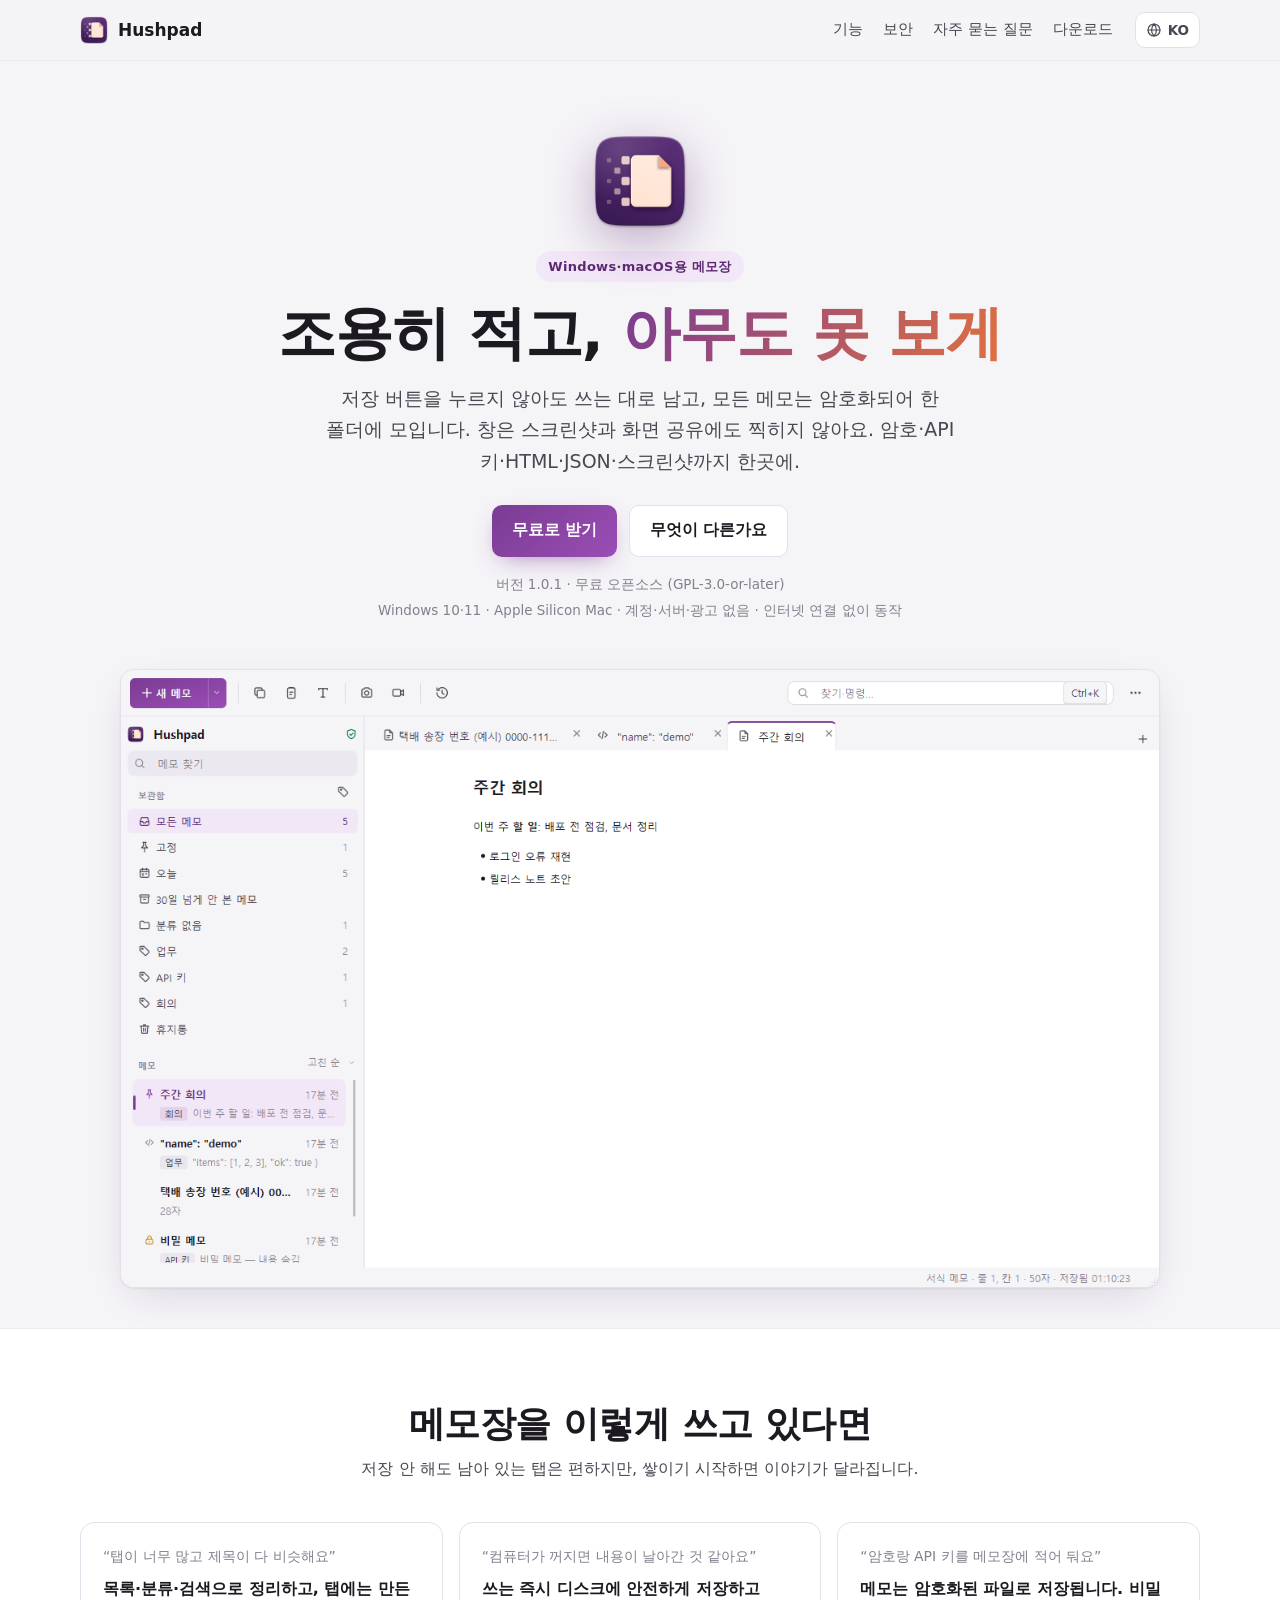
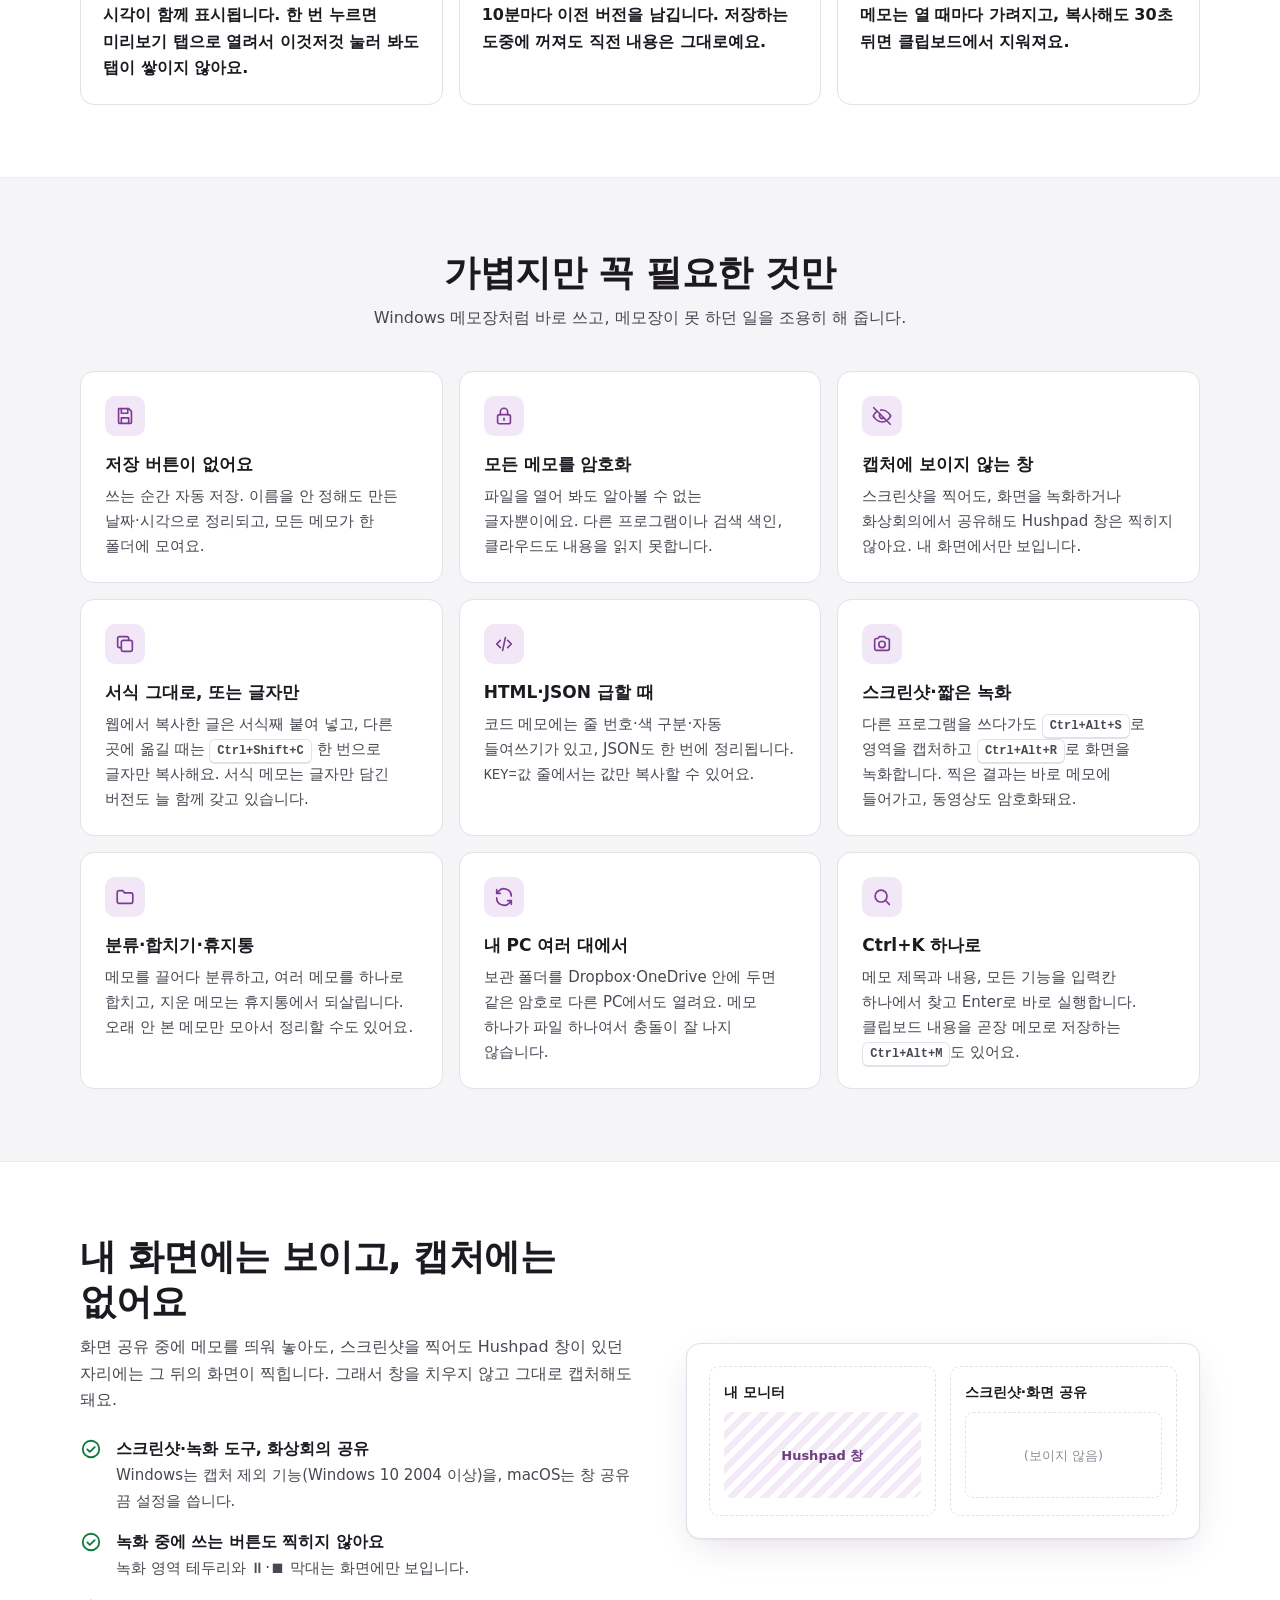
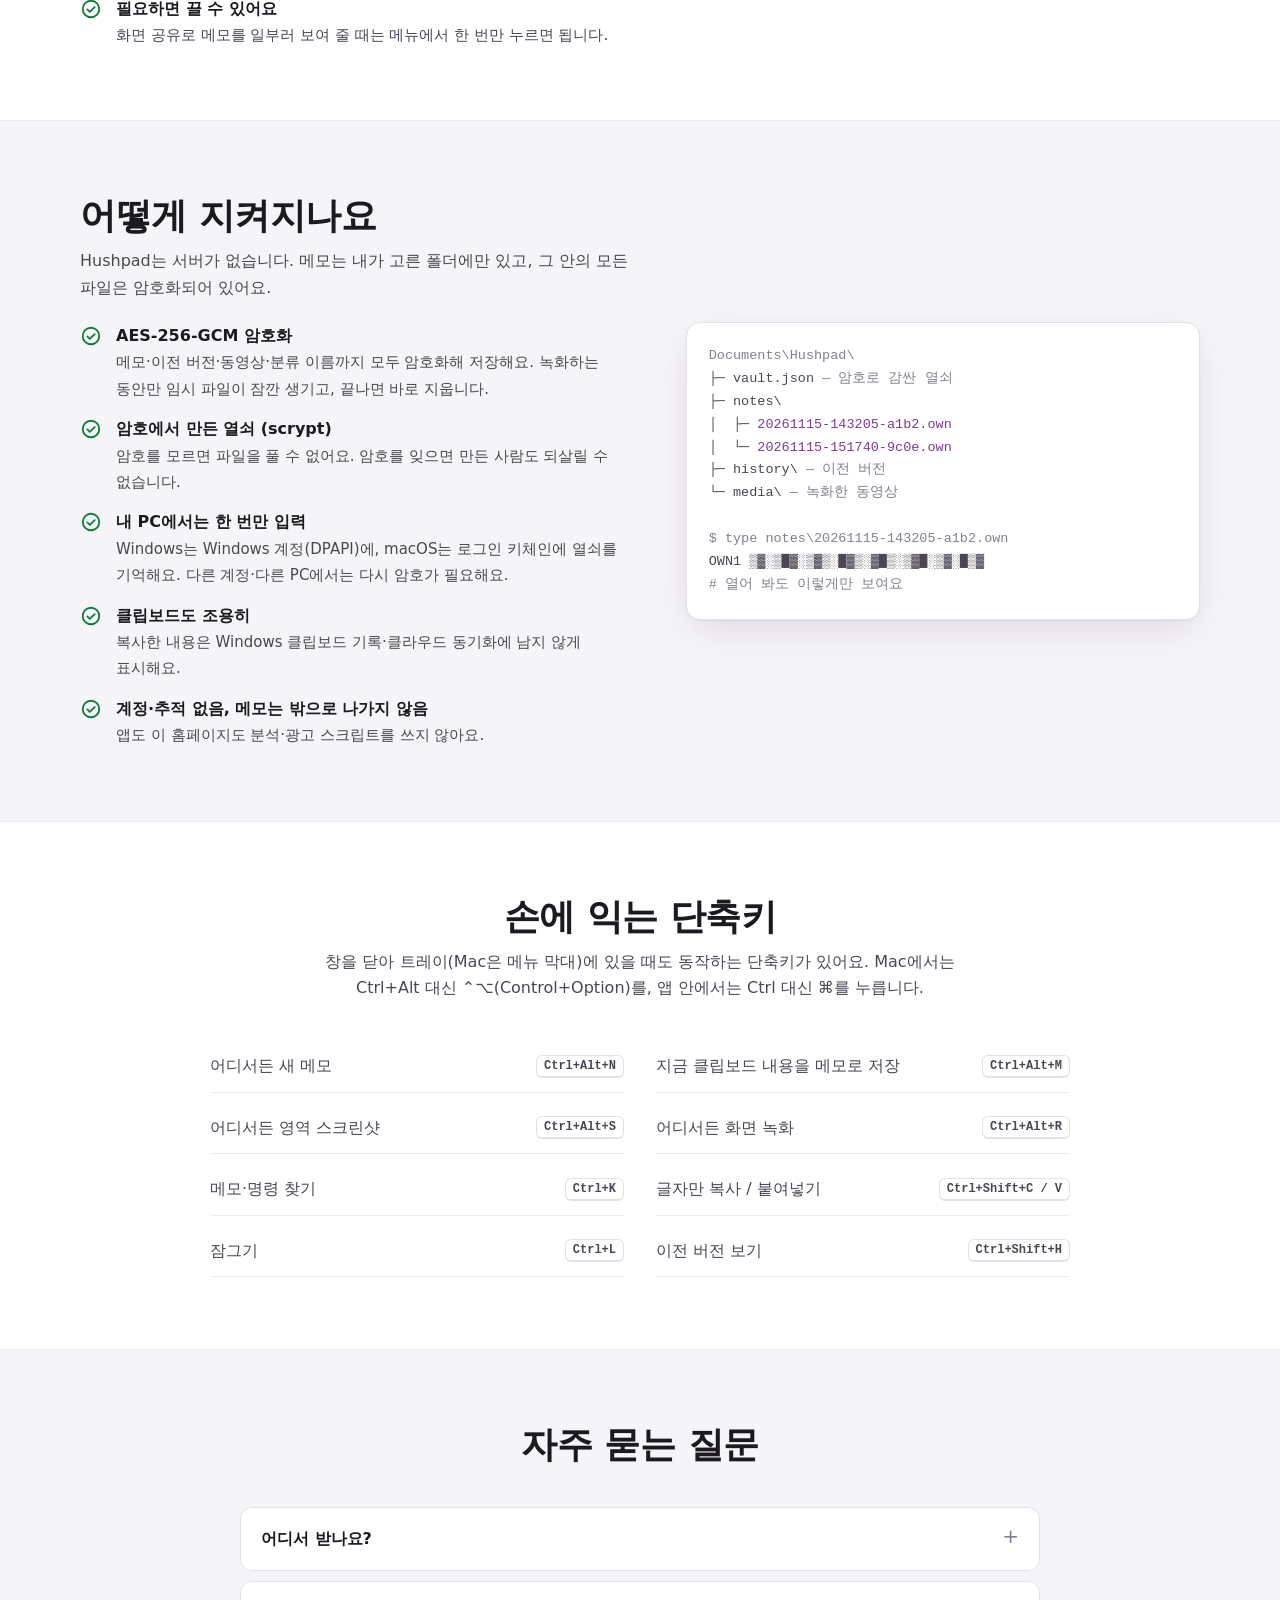
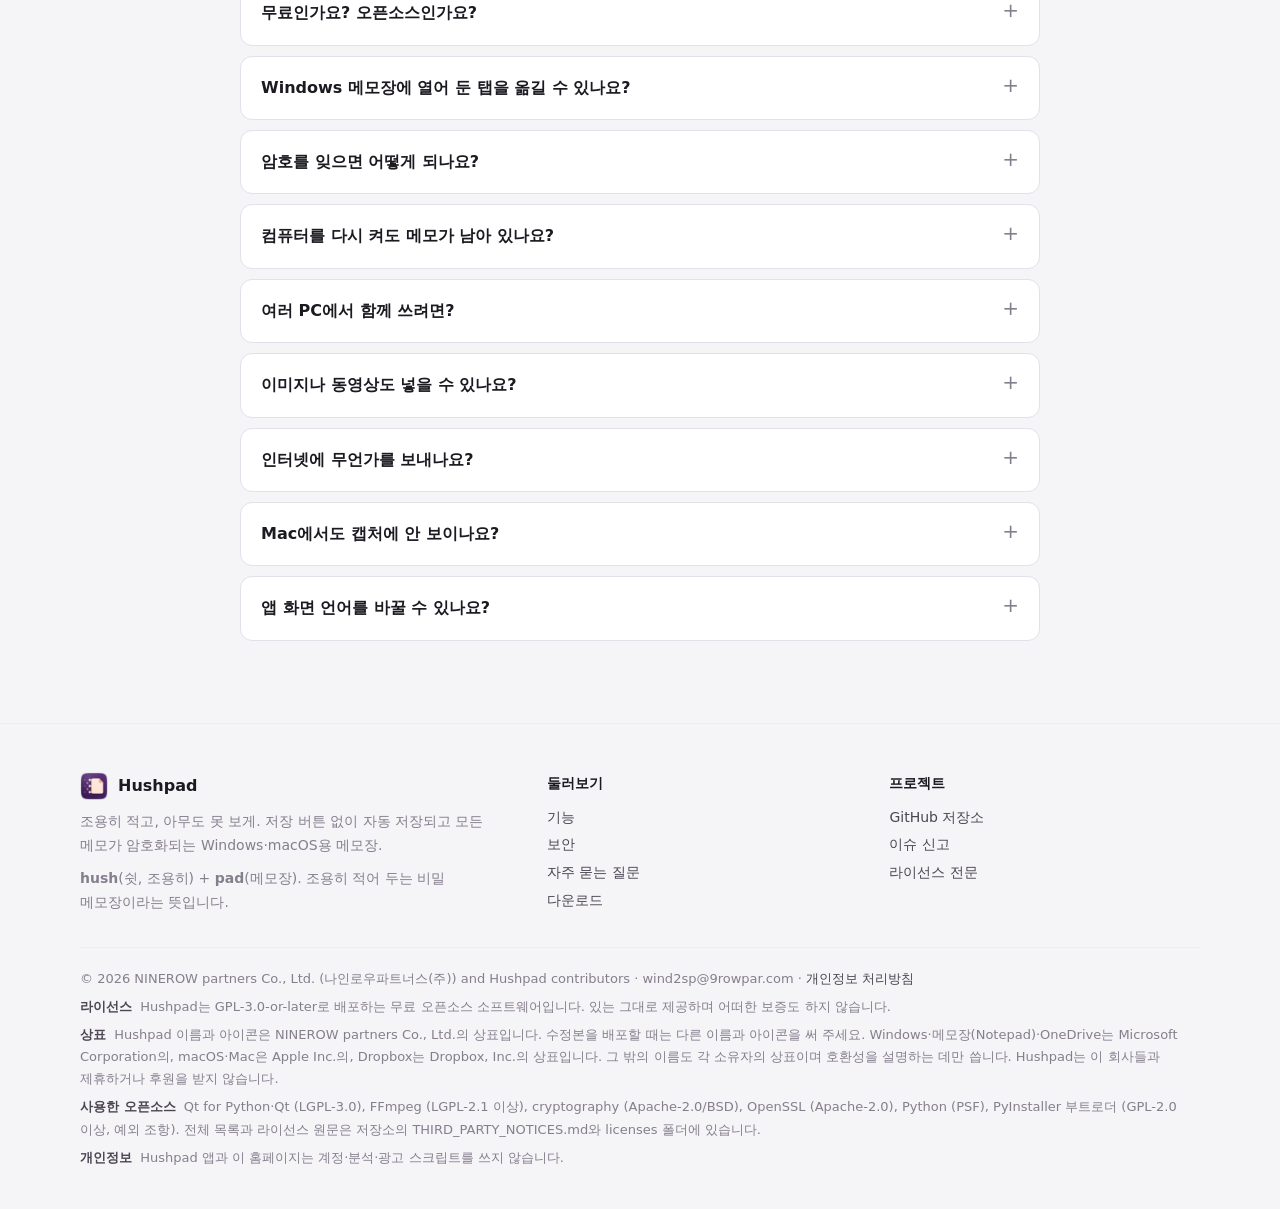
==== commit bd6824e1: "Version 1.0.2: auto-update for the zip build (GitHub Releases), privacy and docs updated" ====
--- a/website/index.html
+++ b/website/index.html
@@ -162,7 +162,7 @@
           <li><svg><use href="#i-check"/></svg><div><b>암호에서 만든 열쇠 (scrypt)</b><span>암호를 모르면 파일을 풀 수 없어요. 암호를 잊으면 만든 사람도 되살릴 수 없습니다.</span></div></li>
           <li><svg><use href="#i-check"/></svg><div><b>내 PC에서는 한 번만 입력</b><span>Windows는 Windows 계정(DPAPI)에, macOS는 로그인 키체인에 열쇠를 기억해요. 다른 계정·다른 PC에서는 다시 암호가 필요해요.</span></div></li>
           <li><svg><use href="#i-check"/></svg><div><b>클립보드도 조용히</b><span>복사한 내용은 Windows 클립보드 기록·클라우드 동기화에 남지 않게 표시해요.</span></div></li>
-          <li><svg><use href="#i-check"/></svg><div><b>계정·추적·인터넷 연결 없음</b><span>앱도 이 홈페이지도 분석·광고 스크립트를 쓰지 않아요.</span></div></li>
+          <li><svg><use href="#i-check"/></svg><div><b>계정·추적 없음, 메모는 밖으로 나가지 않음</b><span>앱도 이 홈페이지도 분석·광고 스크립트를 쓰지 않아요.</span></div></li>
         </ul>
       </div>
       <div class="vault" role="img" aria-label="보관 폴더 구조 예시" translate="no">
@@ -207,7 +207,7 @@
         <details><summary>컴퓨터를 다시 켜도 메모가 남아 있나요?</summary><p>네. 메모는 쓰는 즉시 암호화해서 디스크에 저장하므로 다시 켜도 그대로 있어요. 처음 실행한 뒤부터는 Windows를 켤 때(Mac은 로그인할 때) Hushpad가 트레이(Mac은 메뉴 막대)에서 자동으로 실행됩니다. 원하지 않으면 트레이 아이콘 메뉴나 보안 메뉴에서 끄면 돼요.</p></details>
         <details><summary>여러 PC에서 함께 쓰려면?</summary><p>보관 폴더를 Dropbox·OneDrive 같은 동기화 폴더 안에 두고, 다른 PC에서 같은 폴더를 고른 뒤 같은 암호를 넣으면 됩니다. 다른 PC에서 고친 내용은 몇 초 안에 반영되고, 양쪽에서 동시에 고치면 한쪽을 “충돌 사본”으로 따로 남겨요.</p></details>
         <details><summary>이미지나 동영상도 넣을 수 있나요?</summary><p>서식 메모에는 이미지를 붙여 넣거나 끌어다 놓을 수 있고, 스크린샷과 짧은 화면 녹화(최대 3분)도 바로 들어갑니다. 동영상은 앱 안에서 재생되고 암호화되어 저장돼요.</p></details>
-        <details><summary>인터넷에 무언가를 보내나요?</summary><p>아니요. Hushpad는 계정도 서버도 없고, 실행 중에 인터넷에 연결하지 않습니다.</p></details>
+        <details><summary>인터넷에 무언가를 보내나요?</summary><p>아니요. 메모·설정·사용 기록은 보내지 않아요. zip판은 새 버전이 있는지 하루 한 번 GitHub에서 확인하고, 업데이트를 고를 때만 새 파일을 받아요(메뉴에서 끌 수 있어요). Microsoft Store판은 Store가 업데이트해요.</p></details>
         <details><summary>Mac에서도 캡처에 안 보이나요?</summary><p>macOS에서는 창 공유 끔 설정으로 숨깁니다. 다만 macOS 15 이상에서 ScreenCaptureKit을 쓰는 일부 캡처·화면 공유 프로그램은 이 설정을 무시하고 창을 찍을 수 있어요. Mac에서는 화면을 공유하기 전에 직접 확인해 보세요.</p></details>
         <details><summary>앱 화면 언어를 바꿀 수 있나요?</summary><p>한국어·English·日本語·简体中文을 지원하고, 처음에는 운영체제 언어로 시작합니다. 메뉴(⋯) › 보기 › 언어에서 언제든 바꿀 수 있어요.</p></details>
       </div>
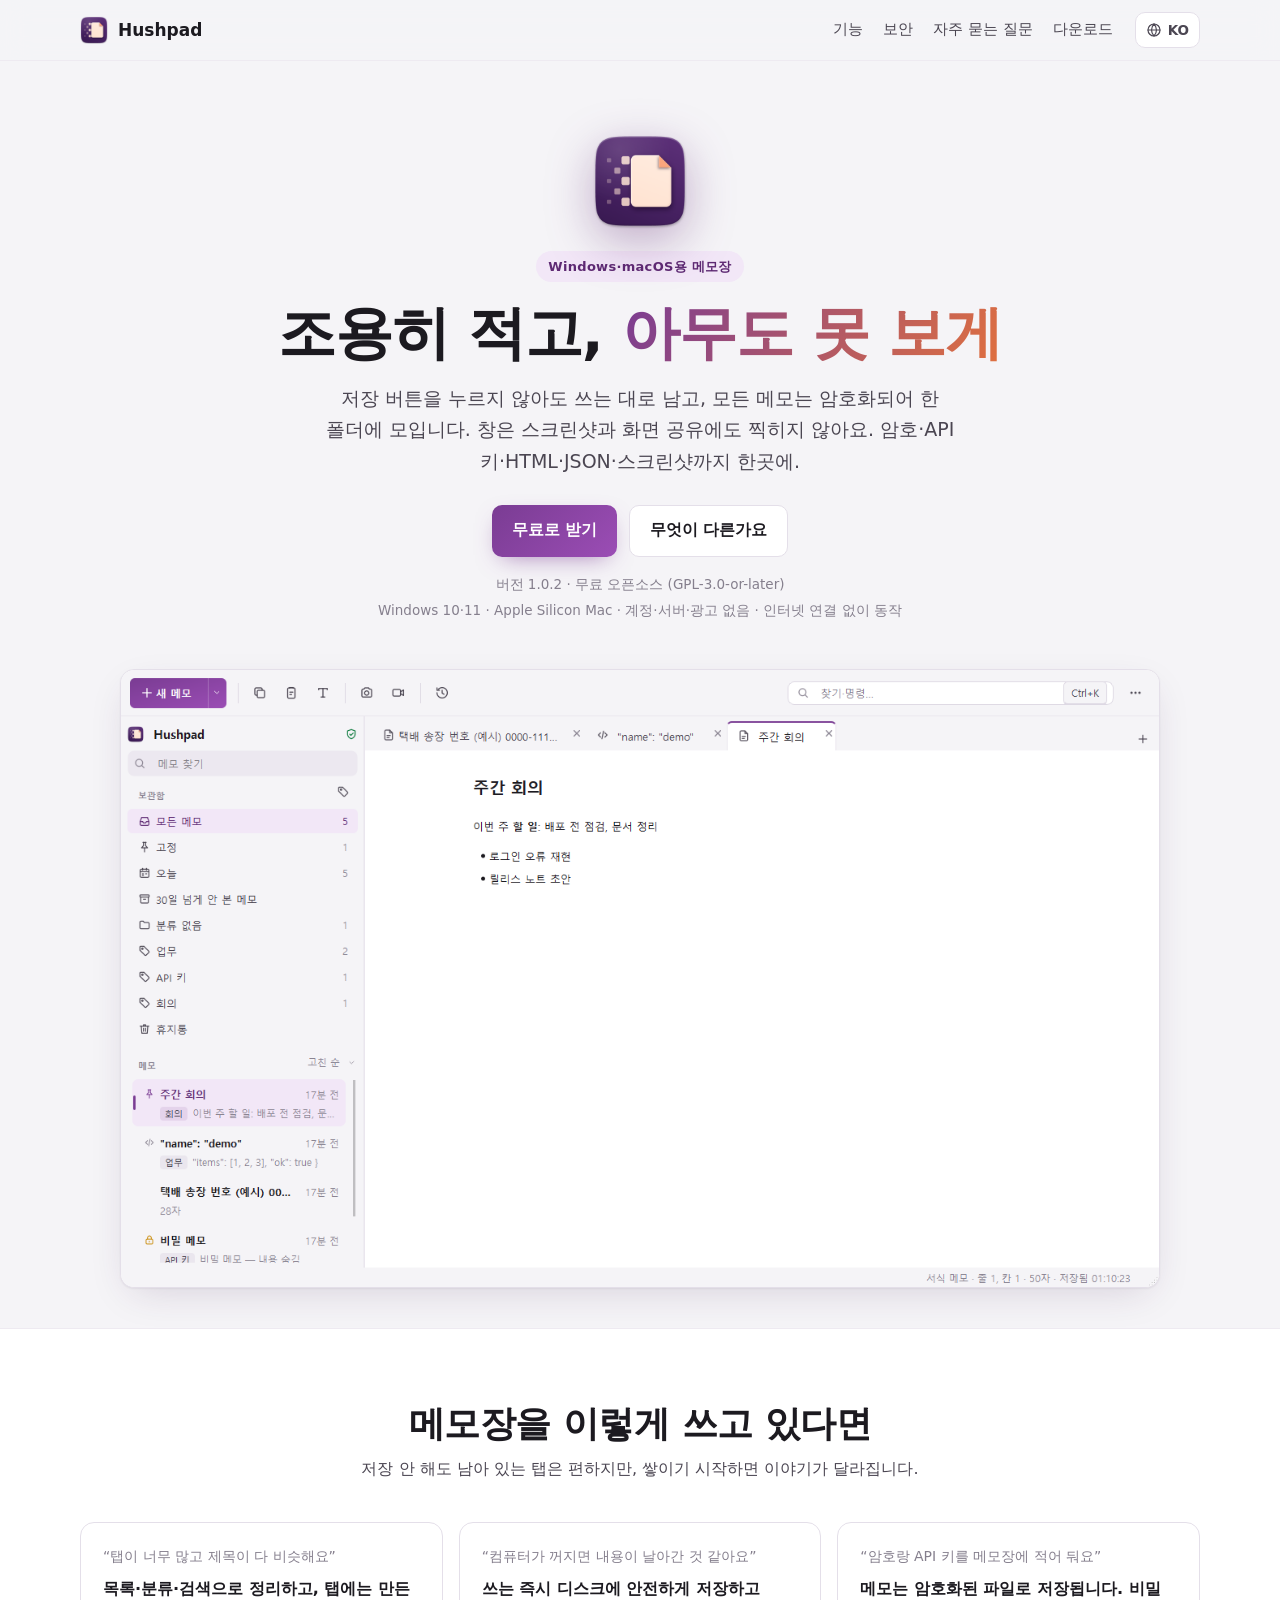
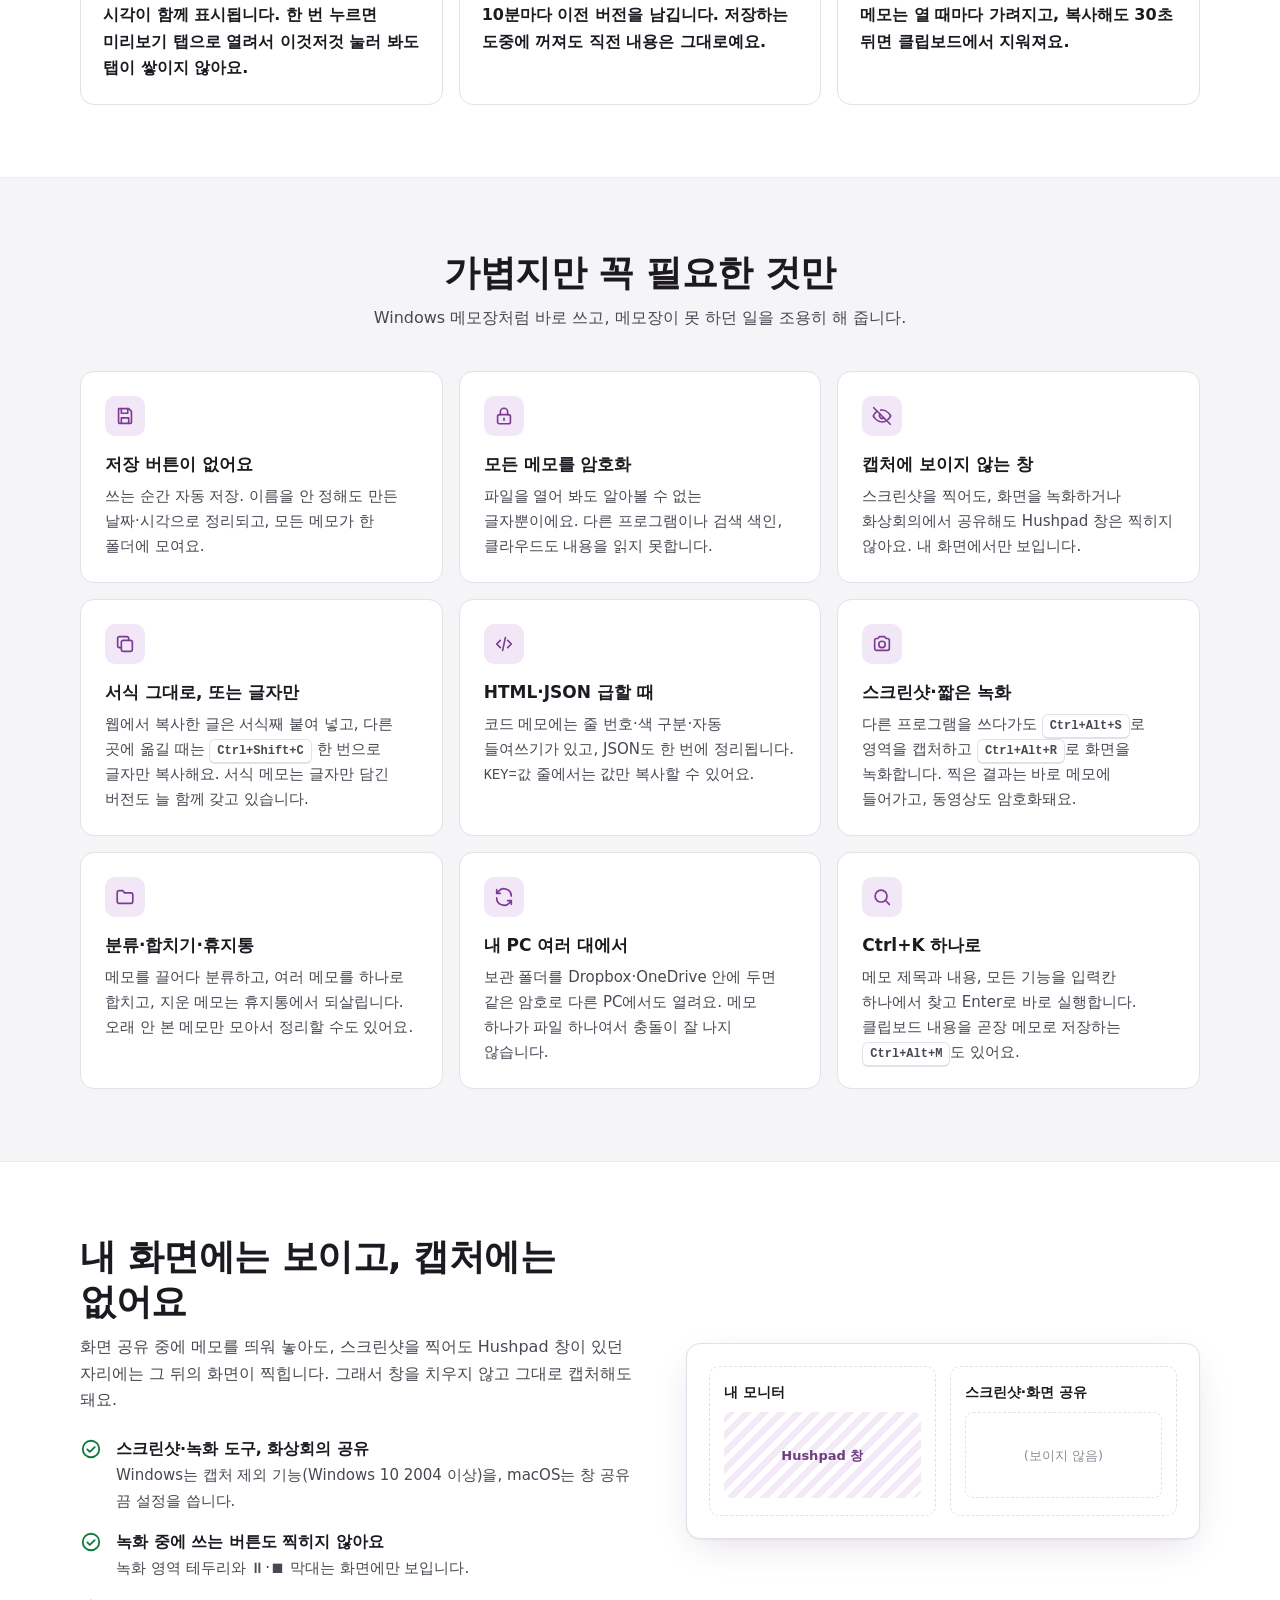
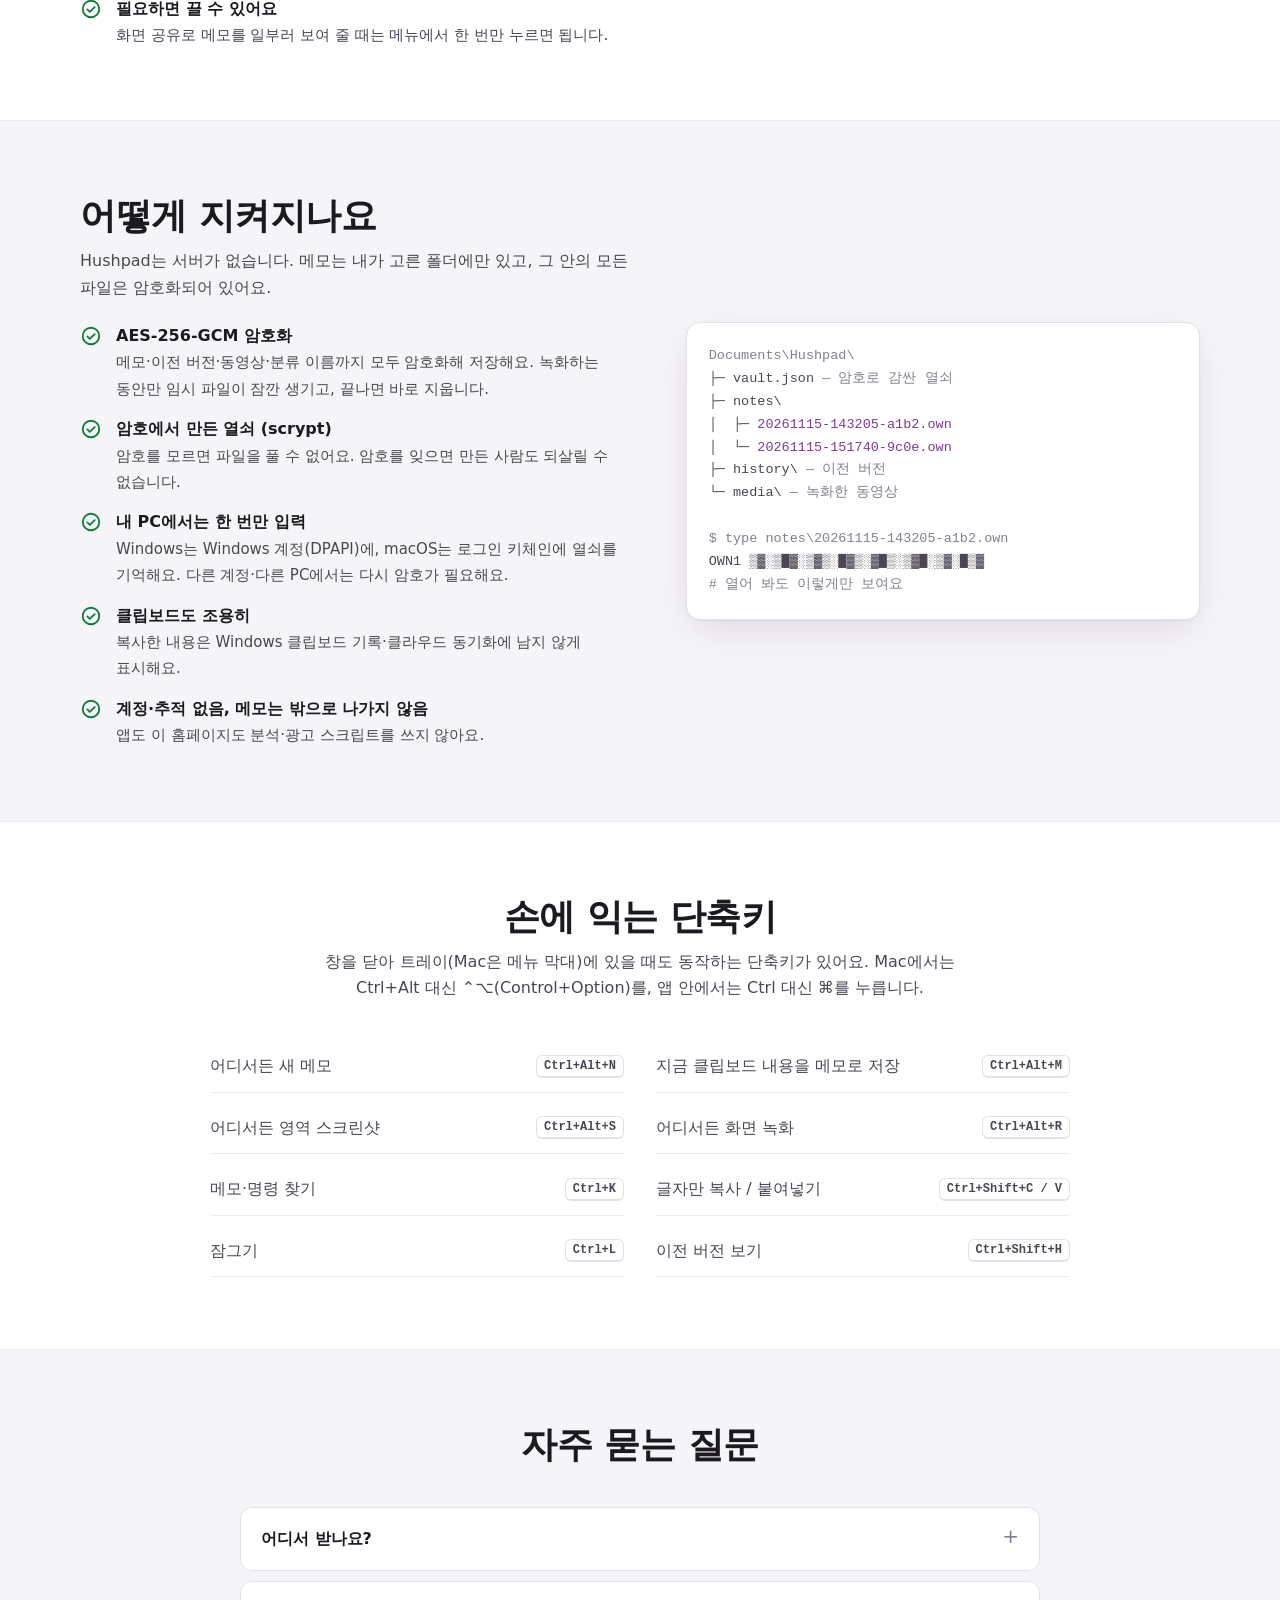
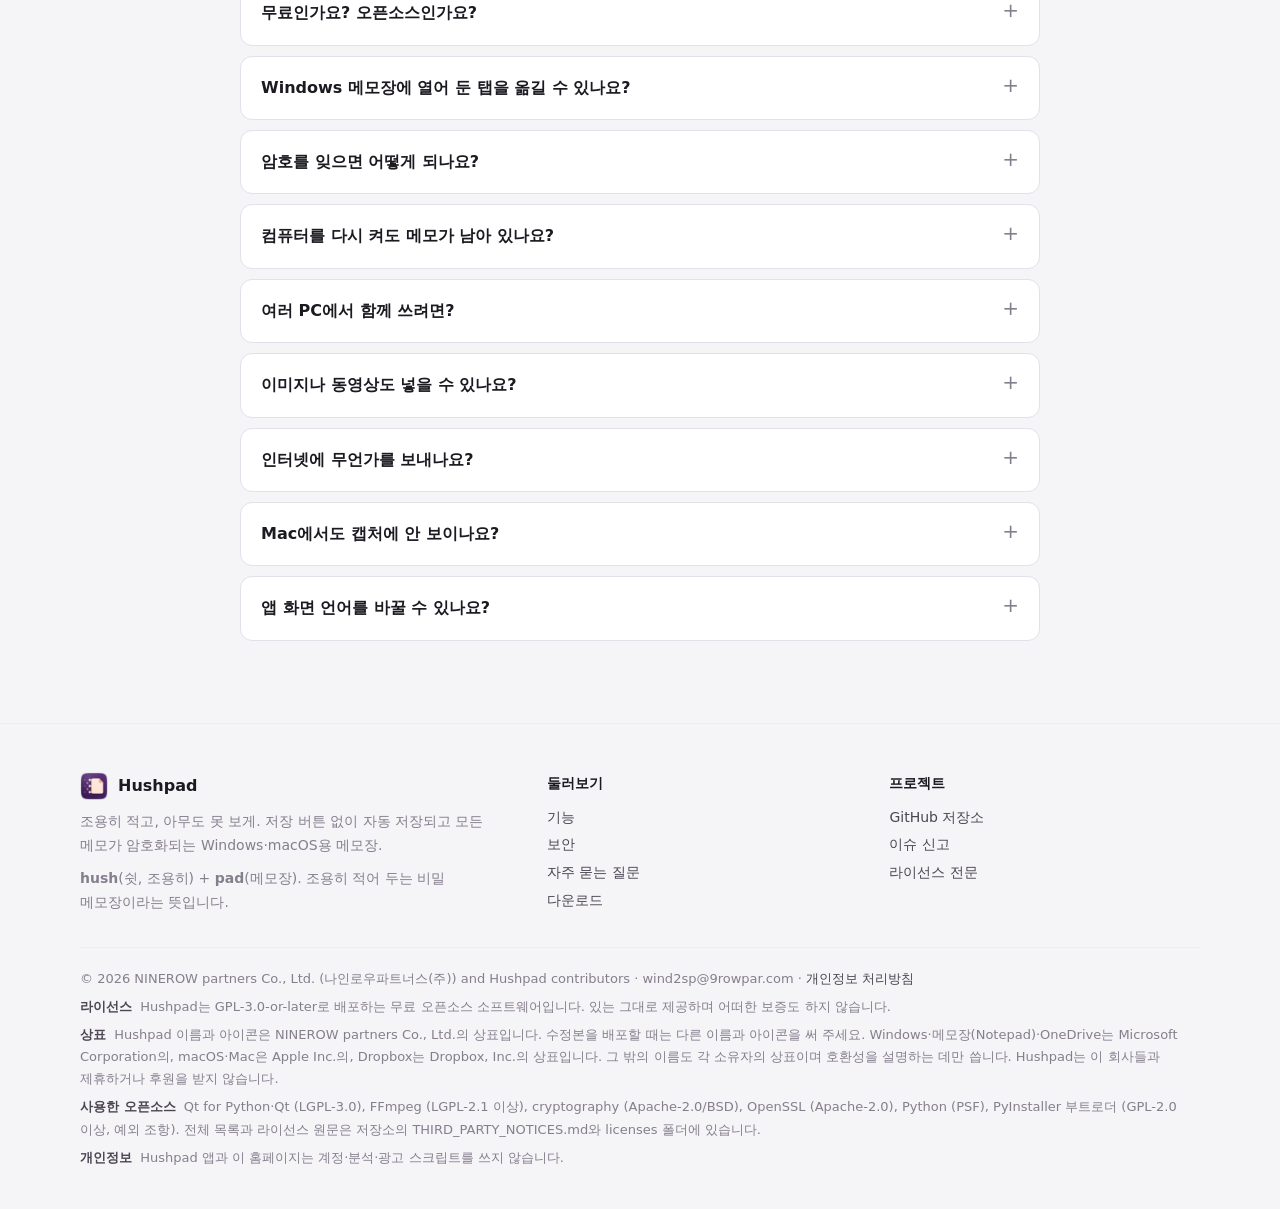
==== commit 6ac06c26: "website: Hushpad 1.0.2" ====
--- a/website/index.html
+++ b/website/index.html
@@ -84,7 +84,7 @@
         <a class="btn primary" href="download.html">무료로 받기</a>
         <a class="btn" href="#features">무엇이 다른가요</a>
       </div>
-      <div class="meta">버전 <span data-cfg="version">1.0.1</span> · 무료 오픈소스 (GPL-3.0-or-later)</div>
+      <div class="meta">버전 <span data-cfg="version">1.0.2</span> · 무료 오픈소스 (GPL-3.0-or-later)</div>
       <div class="meta">Windows 10·11 · Apple Silicon Mac · 계정·서버·광고 없음 · 인터넷 연결 없이 동작</div>
       <div class="shot">
         <img class="light" src="assets/img/app-light.png" alt="Hushpad 화면 — 왼쪽 메모 목록과 분류, 오른쪽 탭으로 열린 메모" width="1280" height="760">
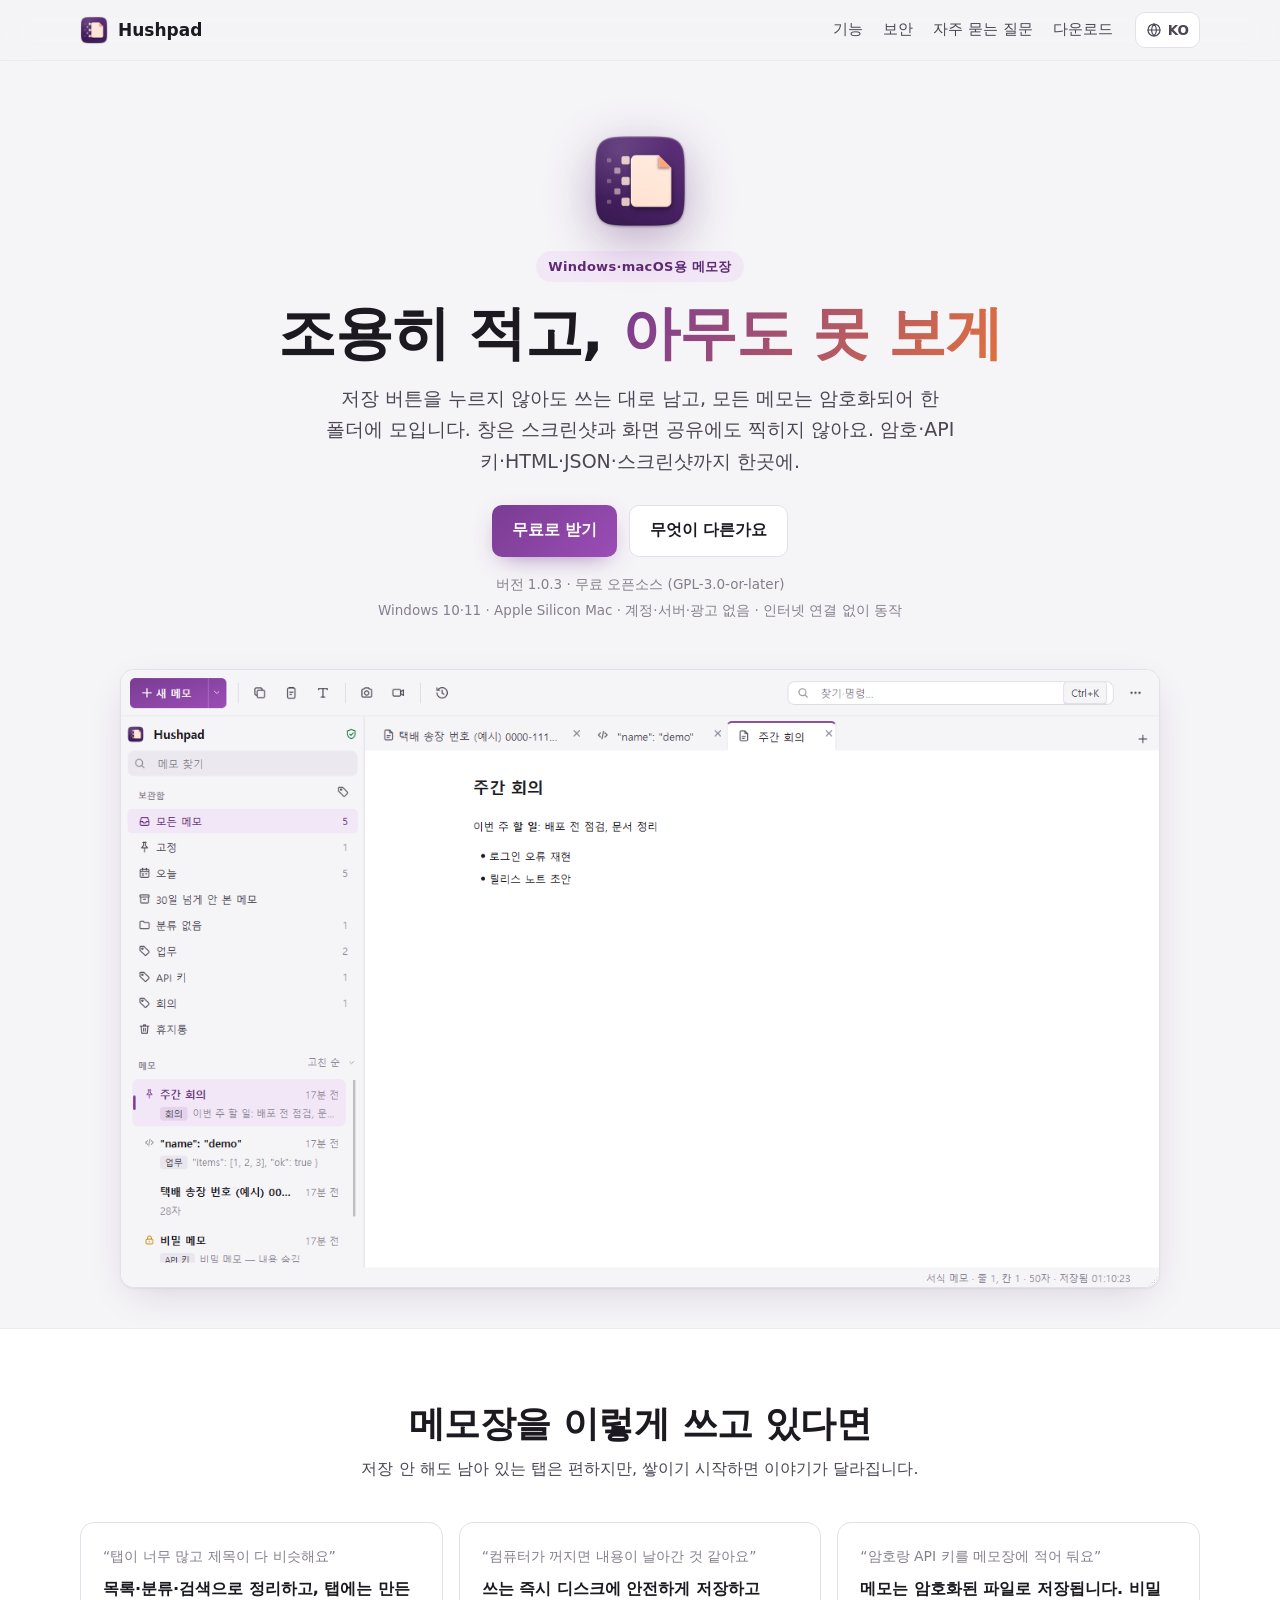
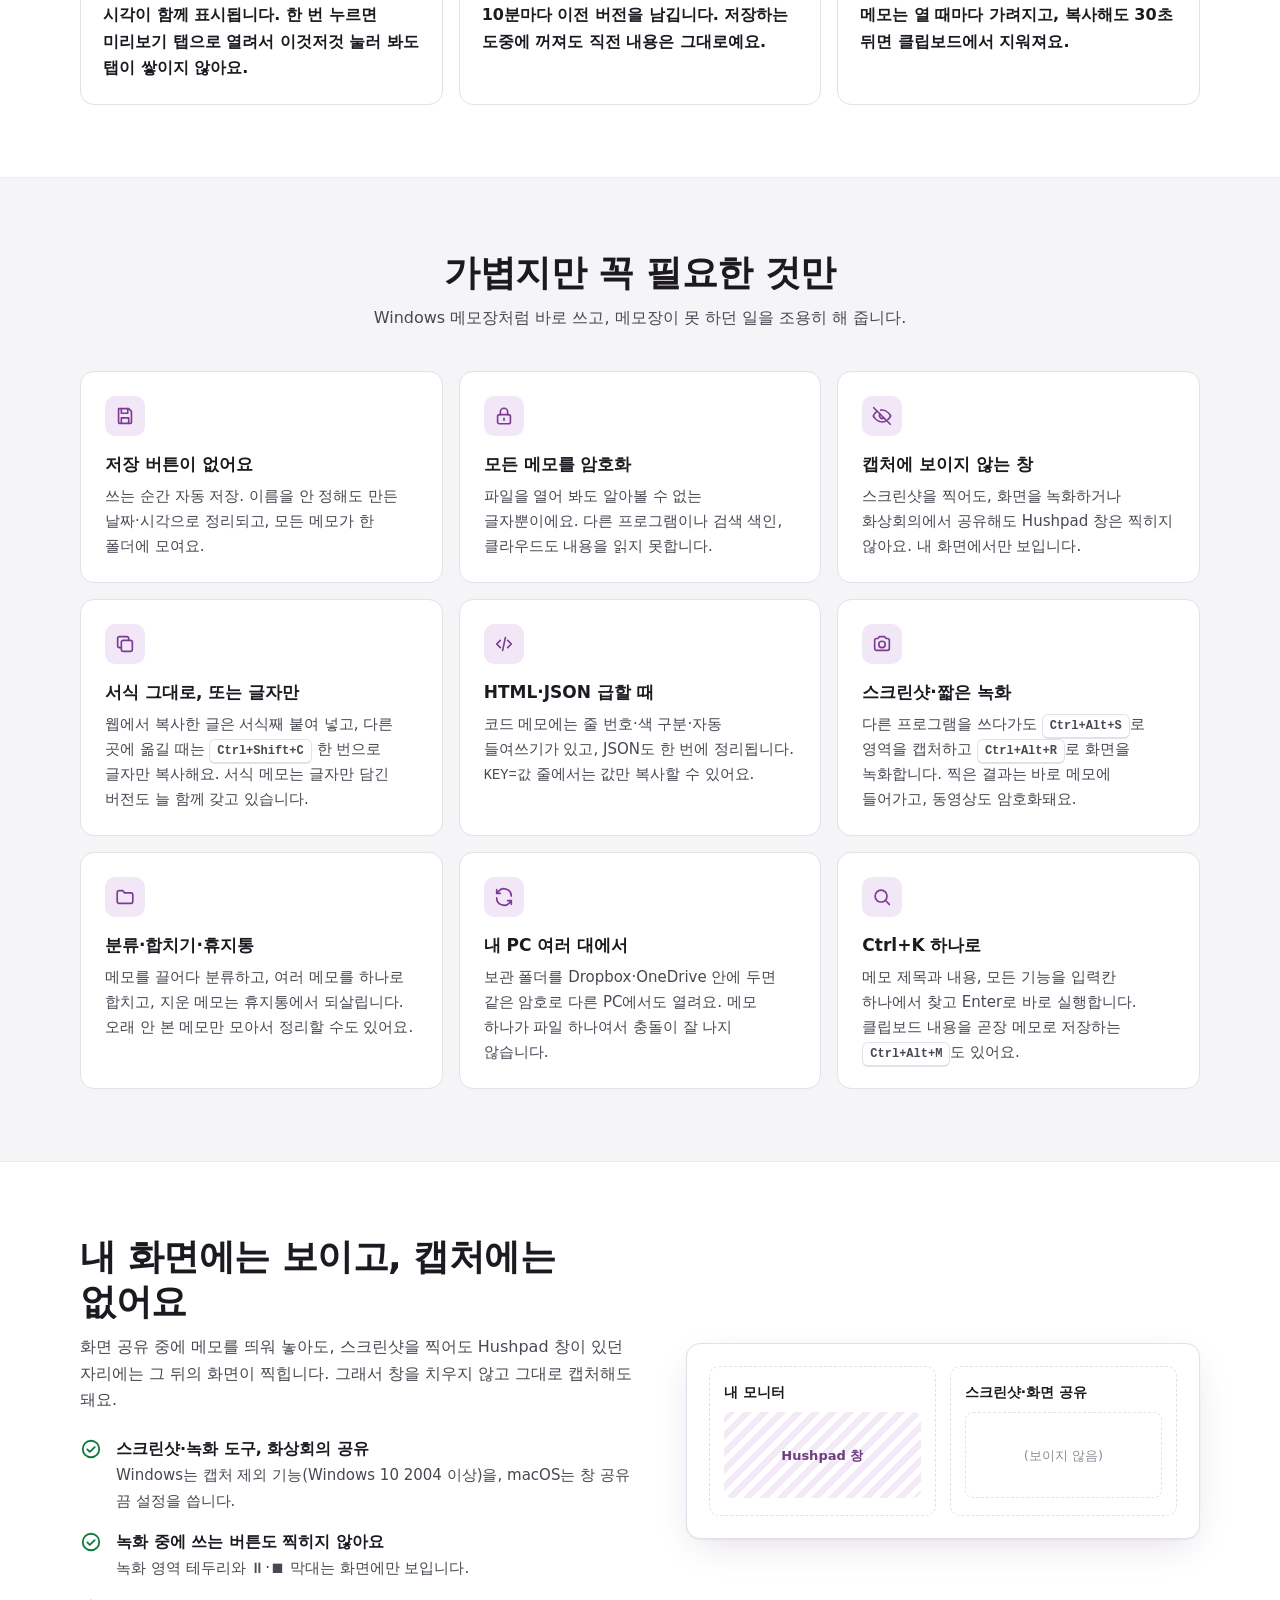
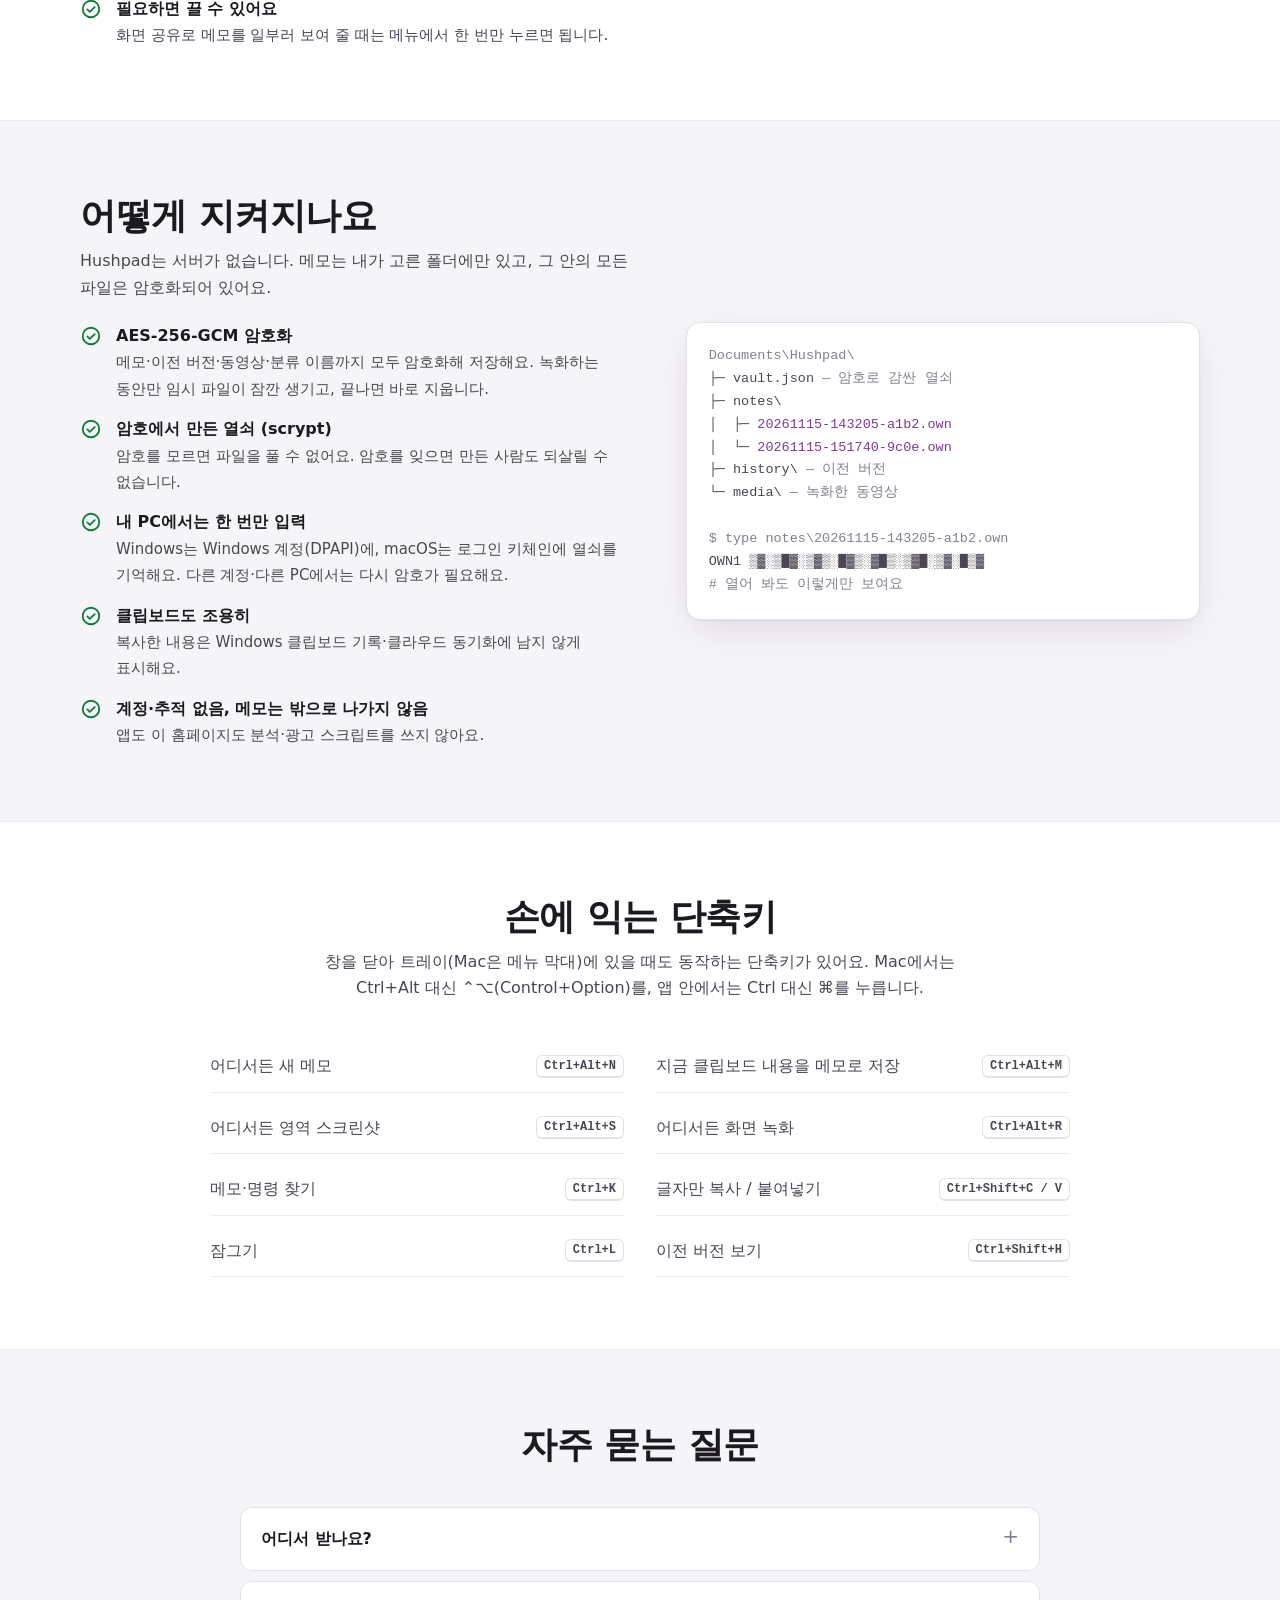
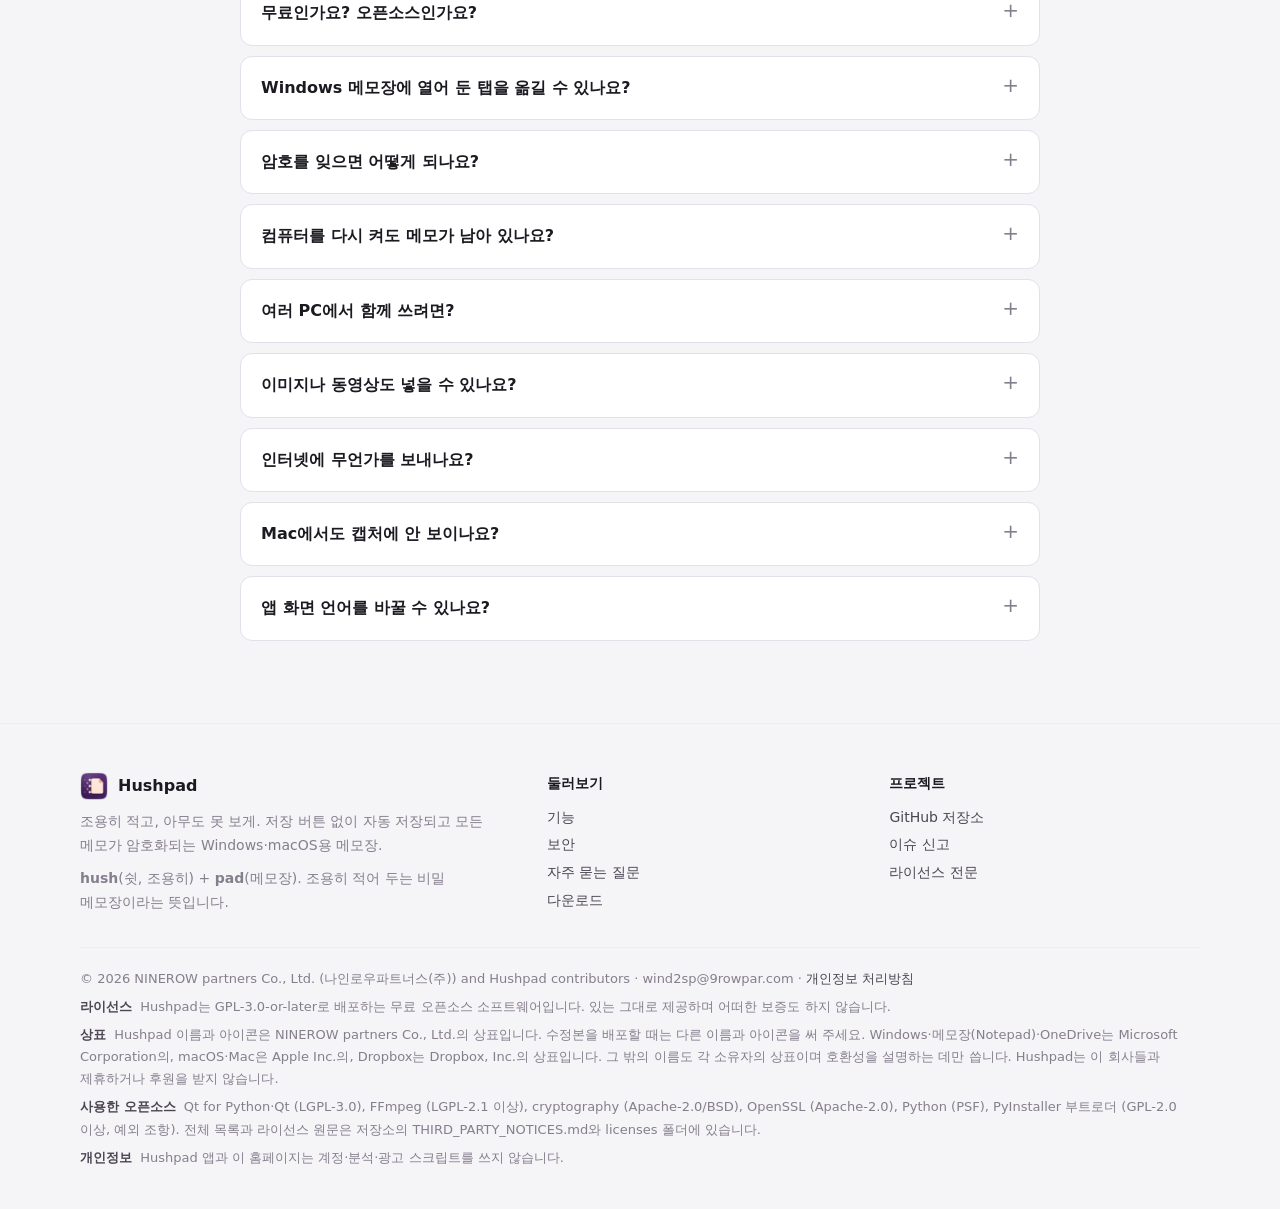
==== commit aa333581: "website: Hushpad 1.0.3 (installer)" ====
--- a/website/index.html
+++ b/website/index.html
@@ -84,7 +84,7 @@
         <a class="btn primary" href="download.html">무료로 받기</a>
         <a class="btn" href="#features">무엇이 다른가요</a>
       </div>
-      <div class="meta">버전 <span data-cfg="version">1.0.2</span> · 무료 오픈소스 (GPL-3.0-or-later)</div>
+      <div class="meta">버전 <span data-cfg="version">1.0.3</span> · 무료 오픈소스 (GPL-3.0-or-later)</div>
       <div class="meta">Windows 10·11 · Apple Silicon Mac · 계정·서버·광고 없음 · 인터넷 연결 없이 동작</div>
       <div class="shot">
         <img class="light" src="assets/img/app-light.png" alt="Hushpad 화면 — 왼쪽 메모 목록과 분류, 오른쪽 탭으로 열린 메모" width="1280" height="760">
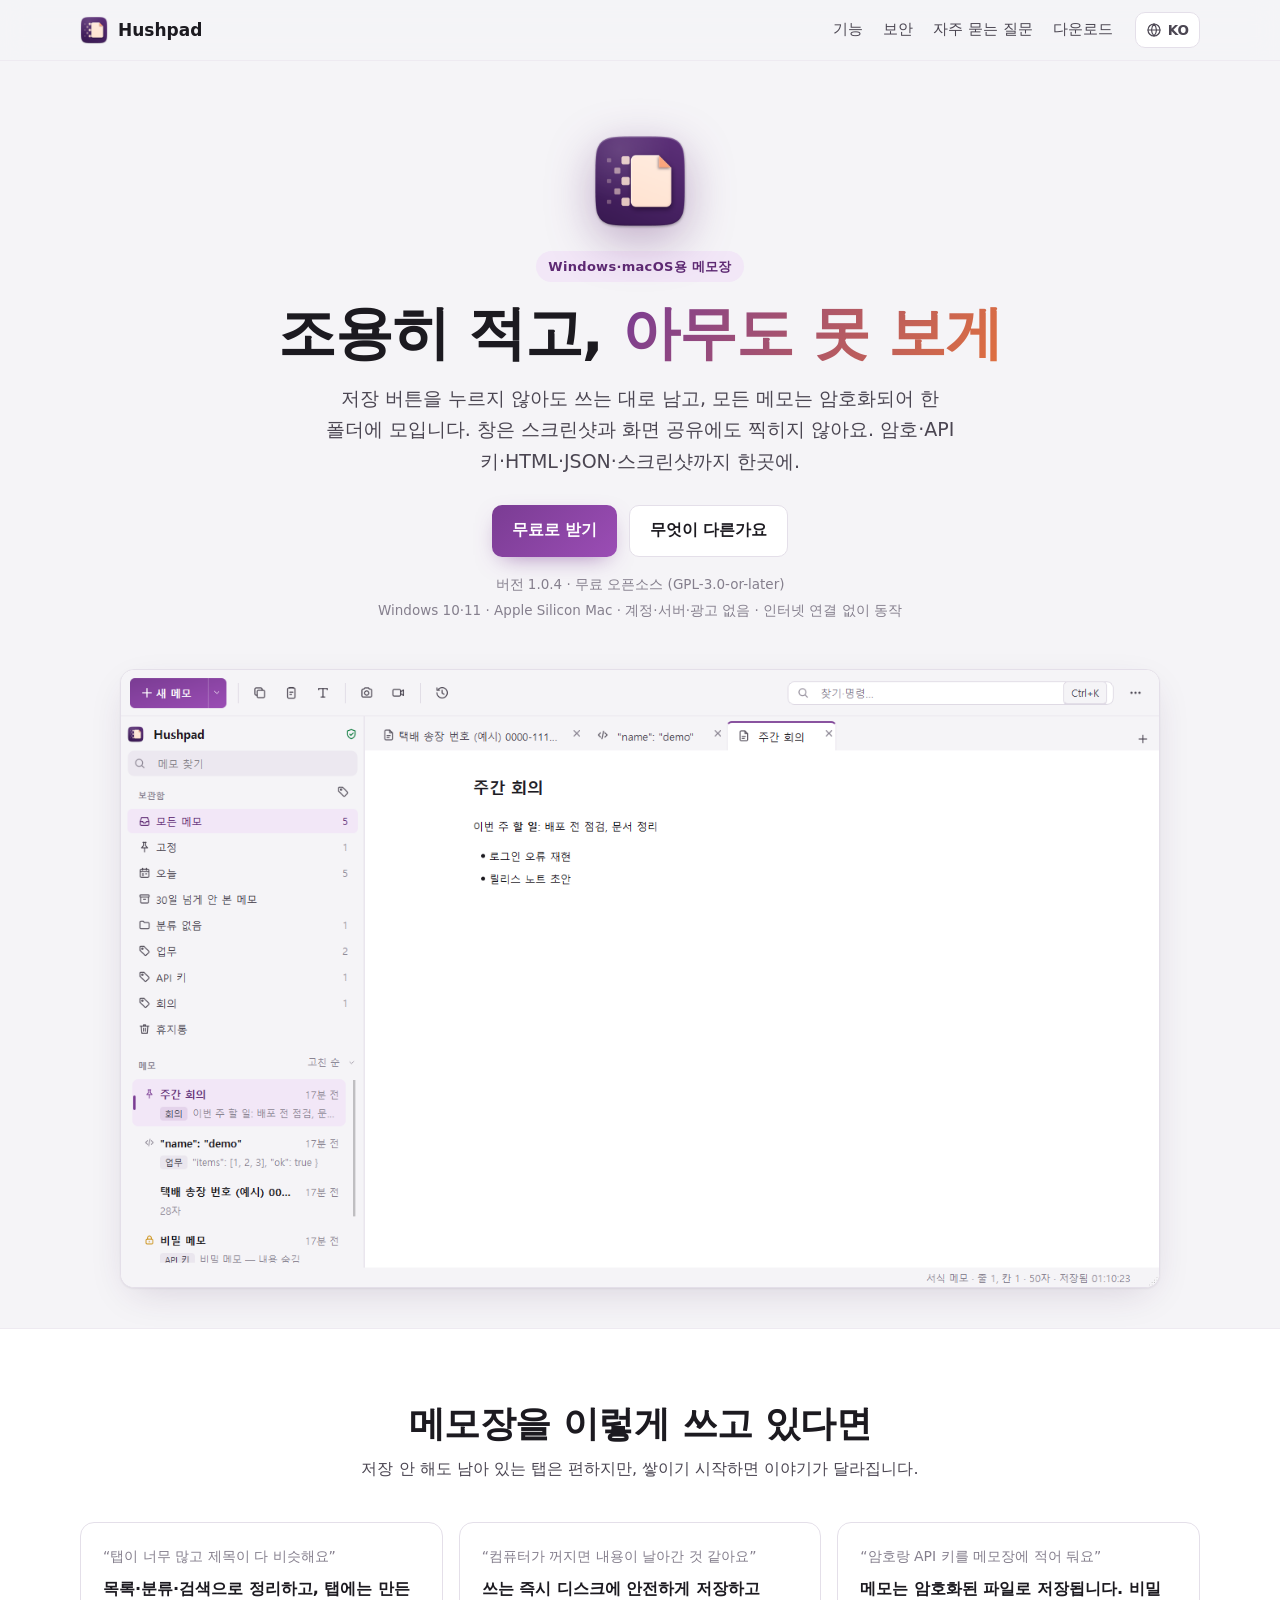
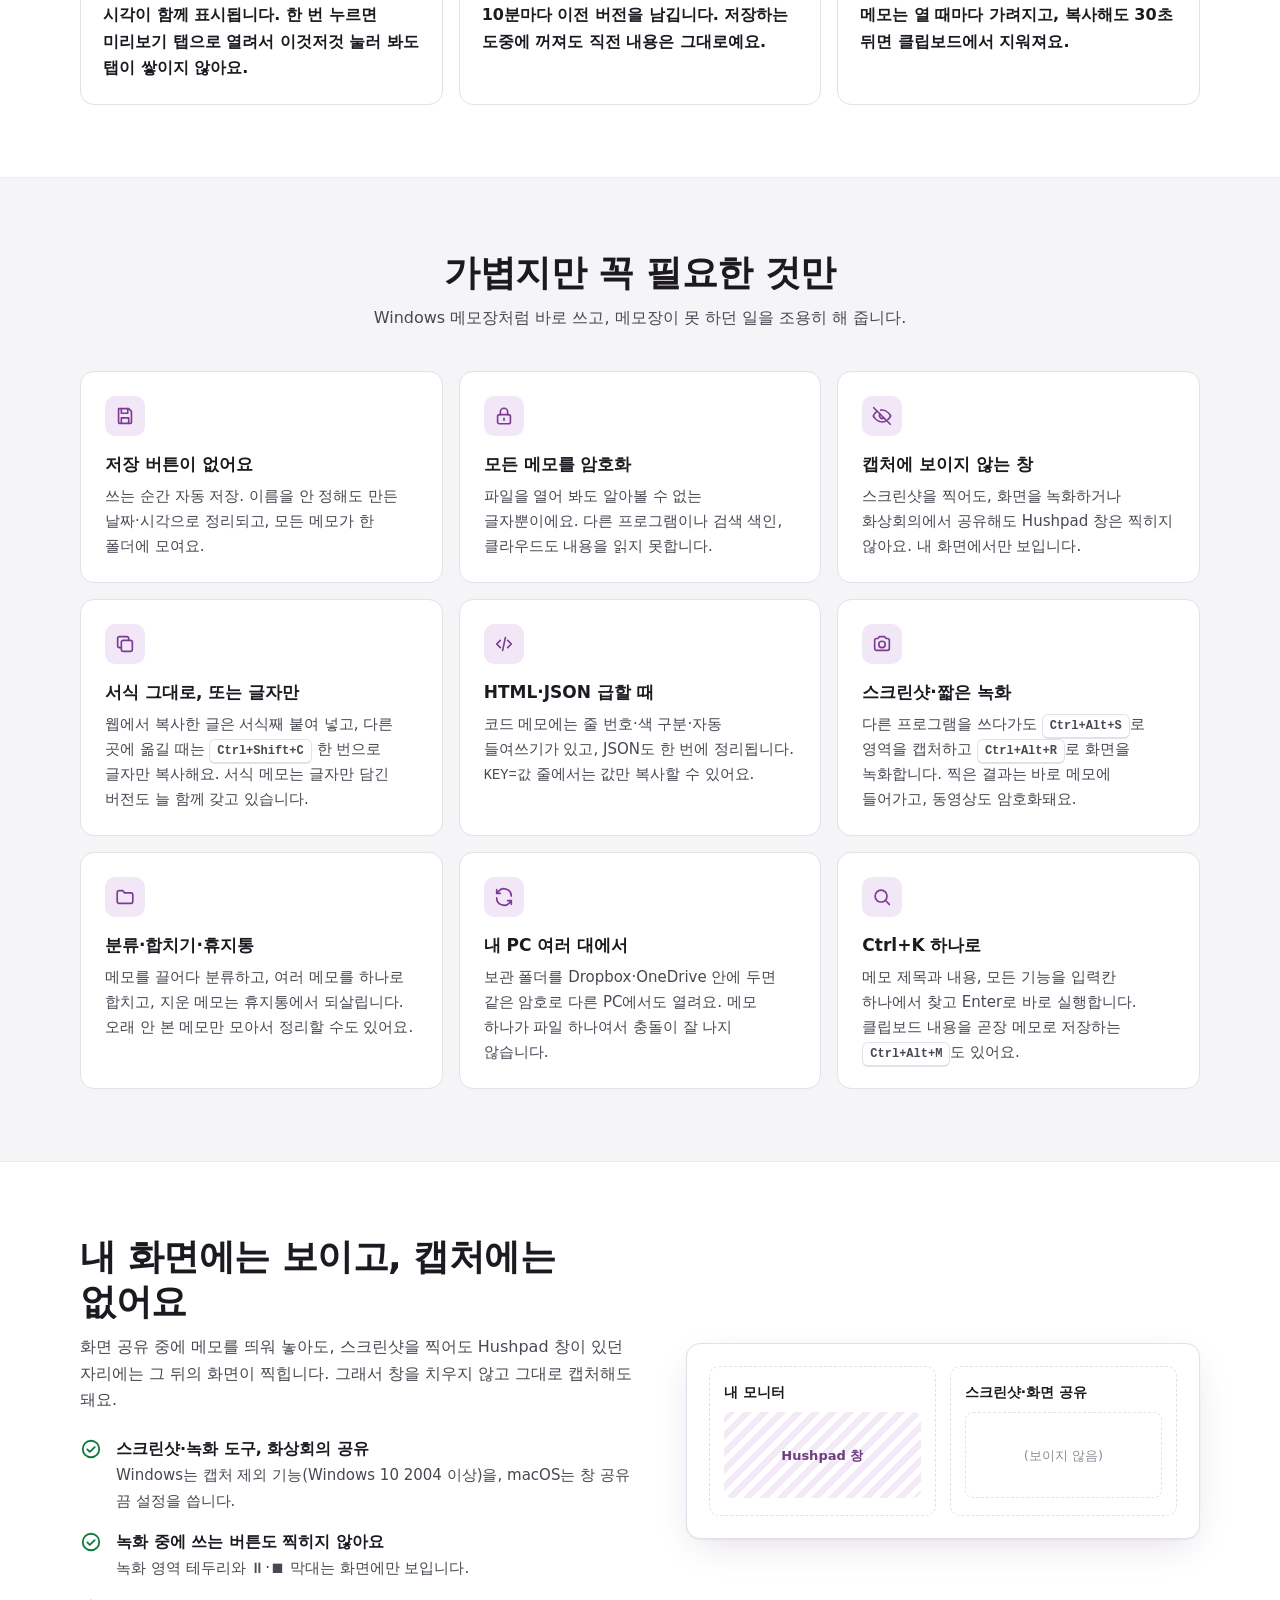
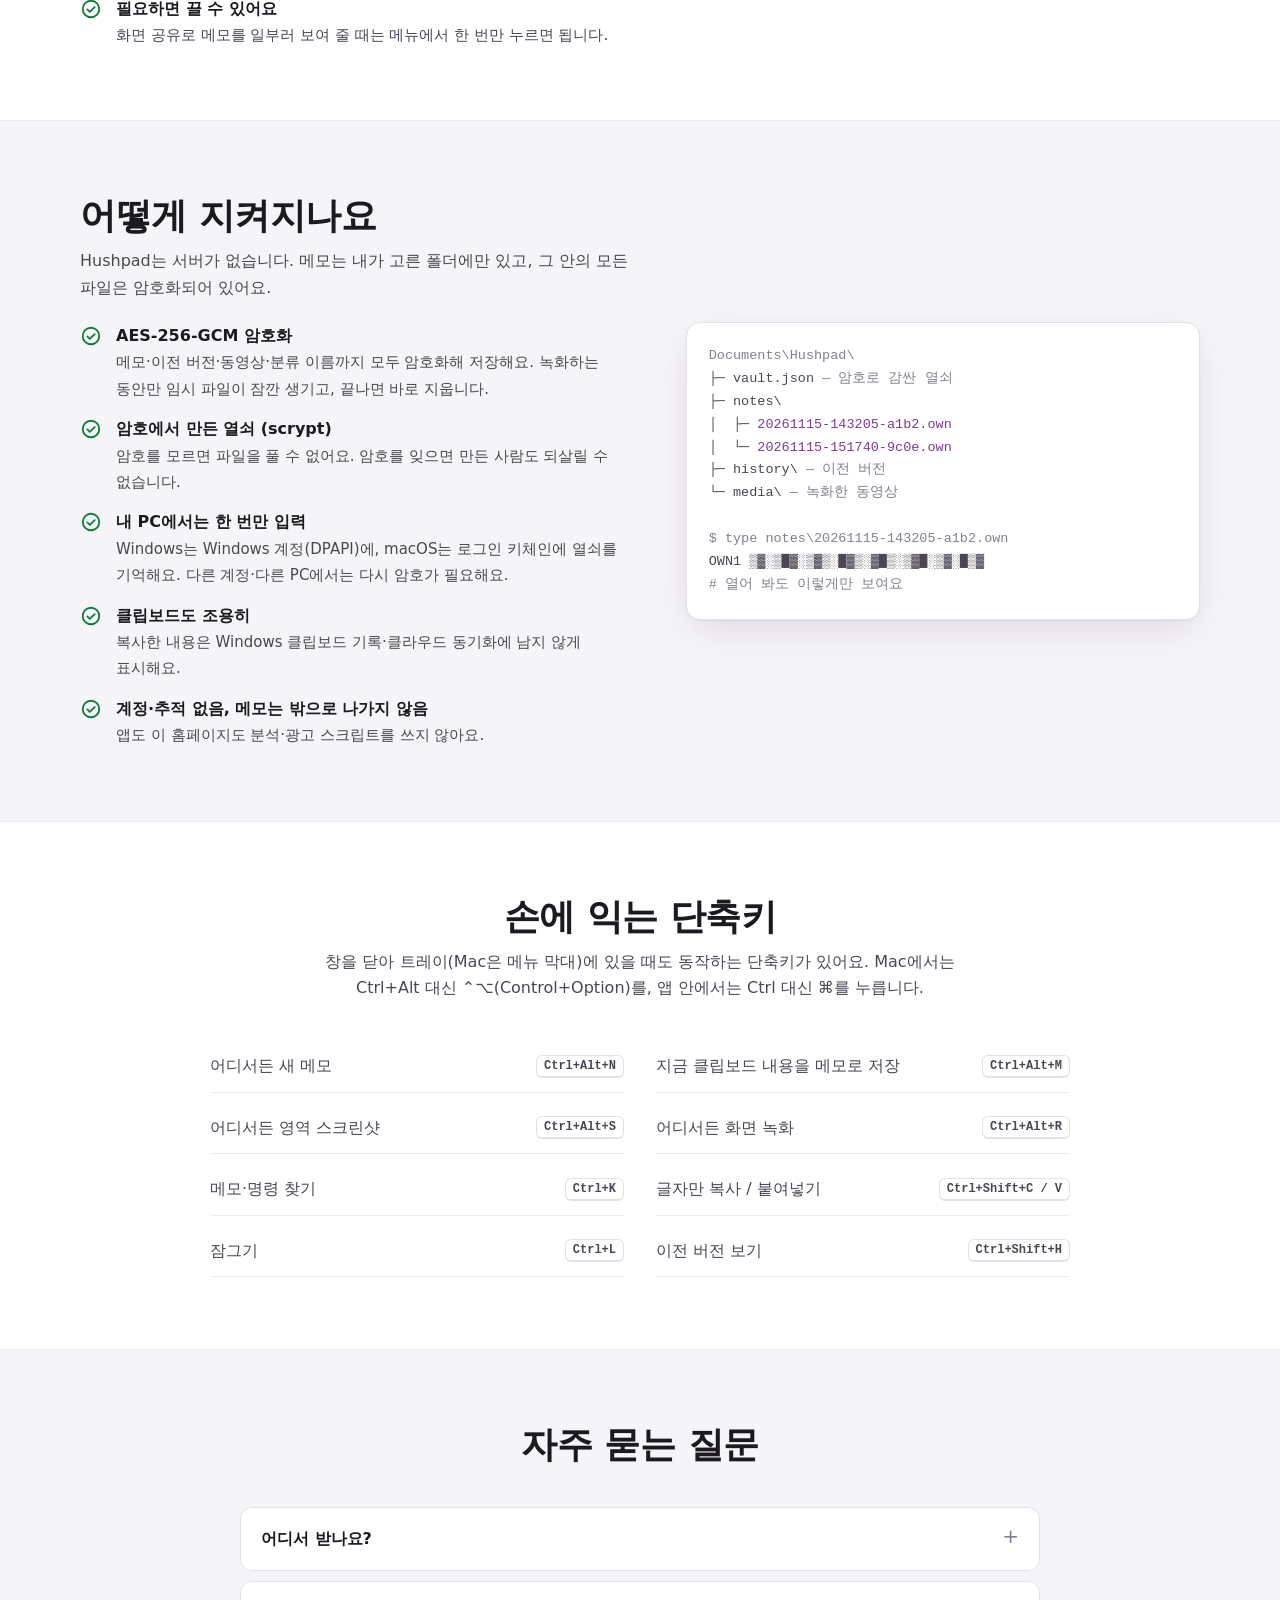
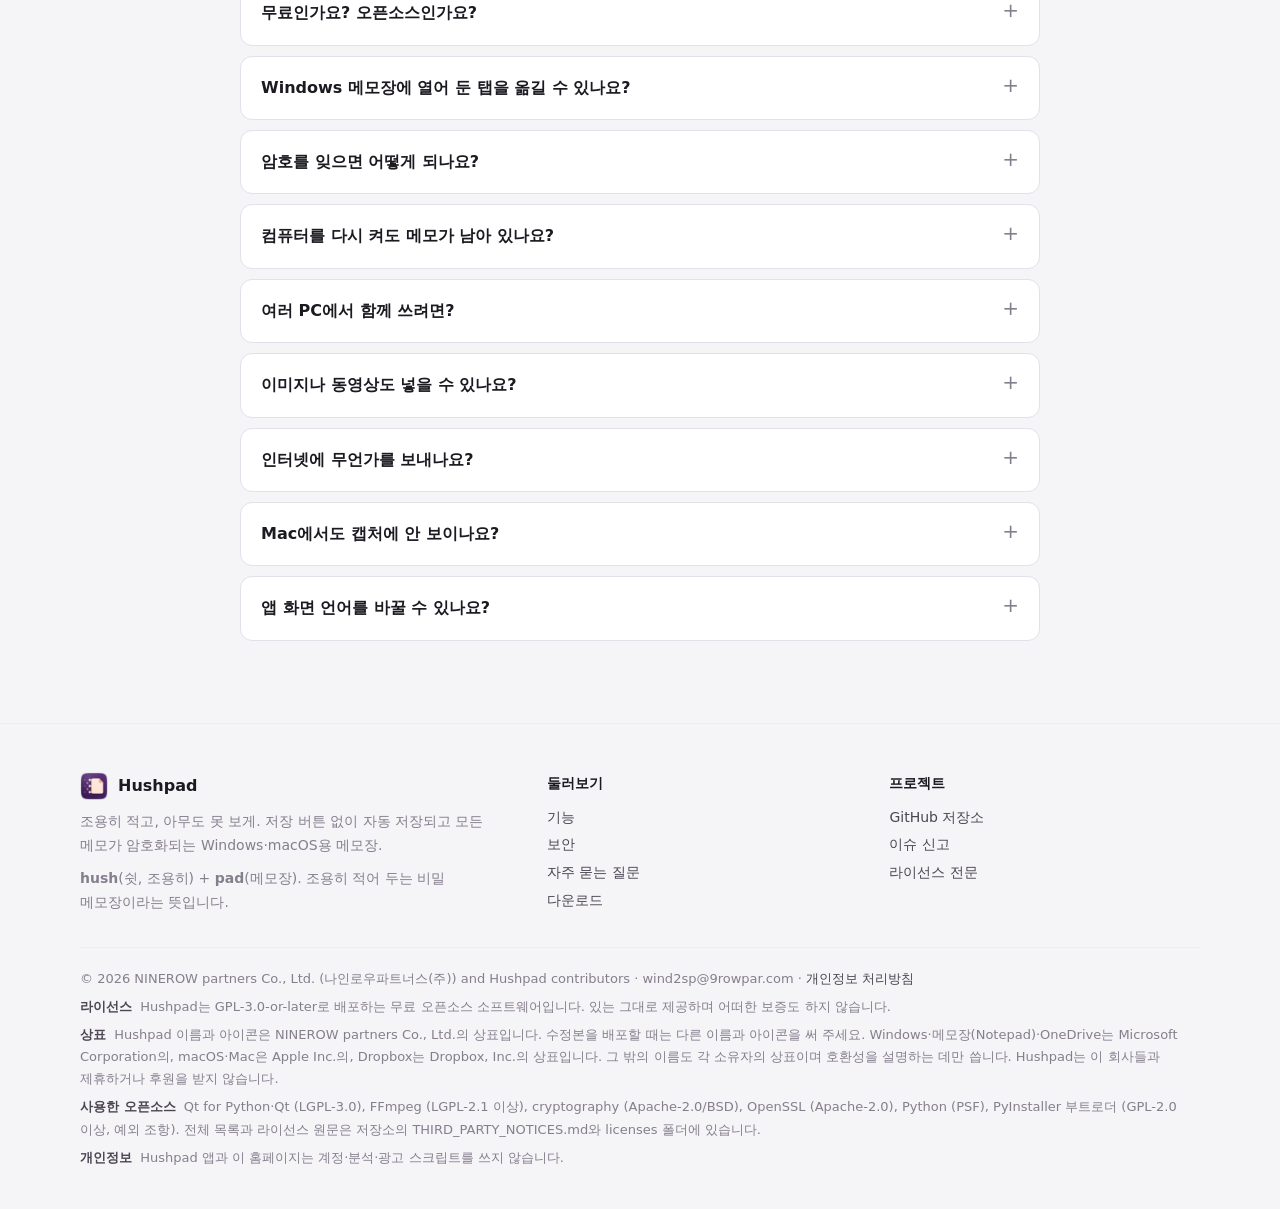
==== commit dacc4761: "Website: download page split by install method; Hushpad 1.0.4 Windows now offers three separate choi" ====
--- a/website/index.html
+++ b/website/index.html
@@ -31,8 +31,8 @@
 <link rel="icon" type="image/png" sizes="32x32" href="favicon-32.png">
 <link rel="apple-touch-icon" href="apple-touch-icon.png">
 <link rel="manifest" href="site.webmanifest">
-<link rel="stylesheet" href="assets/css/site.css?v=4">
-<script src="assets/js/lang.js?v=4"></script>
+<link rel="stylesheet" href="assets/css/site.css?v=5">
+<script src="assets/js/lang.js?v=5"></script>
 </head>
 <body>
 <svg width="0" height="0" style="position:absolute" aria-hidden="true">
@@ -84,7 +84,7 @@
         <a class="btn primary" href="download.html">무료로 받기</a>
         <a class="btn" href="#features">무엇이 다른가요</a>
       </div>
-      <div class="meta">버전 <span data-cfg="version">1.0.3</span> · 무료 오픈소스 (GPL-3.0-or-later)</div>
+      <div class="meta">버전 <span data-cfg="version">1.0.4</span> · 무료 오픈소스 (GPL-3.0-or-later)</div>
       <div class="meta">Windows 10·11 · Apple Silicon Mac · 계정·서버·광고 없음 · 인터넷 연결 없이 동작</div>
       <div class="shot">
         <img class="light" src="assets/img/app-light.png" alt="Hushpad 화면 — 왼쪽 메모 목록과 분류, 오른쪽 탭으로 열린 메모" width="1280" height="760">
@@ -245,6 +245,6 @@
     </div>
   </div>
 </footer>
-<script src="assets/js/site.js?v=4" defer></script>
+<script src="assets/js/site.js?v=5" defer></script>
 </body>
 </html>
--- a/website/assets/css/site.css
+++ b/website/assets/css/site.css
@@ -234,3 +234,19 @@
   .os-grid { grid-template-columns: 1fr; }
 }
 @media (prefers-reduced-motion: reduce) { html { scroll-behavior: auto; } }
+
+/* 다운로드: 받는 방식별 선택지(Store·설치 프로그램·포터블·Mac) — OS 카드는 한 줄에 하나 */
+.os-grid { grid-template-columns: 1fr; }
+.choices { display: grid; gap: 10px; }
+.choice { display: flex; flex-direction: column; gap: 8px; border: 1px solid var(--line); border-radius: 12px; padding: 14px 16px; background: var(--card); }
+.choice.rec { border-color: var(--accent); }
+.choice-t { display: flex; align-items: center; gap: 8px; }
+.choice h3 { margin: 0; font-size: 16px; }
+.choice p { margin: 0; font-size: 14px; color: var(--text2); }
+.choice .tag { font-size: 12px; font-weight: 600; color: var(--accent-ink); background: var(--tint); border-radius: 999px; padding: 2px 9px; }
+.choice .btn { align-self: flex-start; }
+.choice .file { font-size: 13px; color: var(--muted); overflow-wrap: anywhere; }
+.choice details.sha summary { cursor: pointer; font-size: 12.5px; font-weight: 600; color: var(--text2); }
+.choice details.sha[open] summary { margin-bottom: 6px; }
+.choice details.sha .btn.small { margin-top: 6px; }
+@media (max-width: 560px) { .choice .btn { align-self: stretch; } }
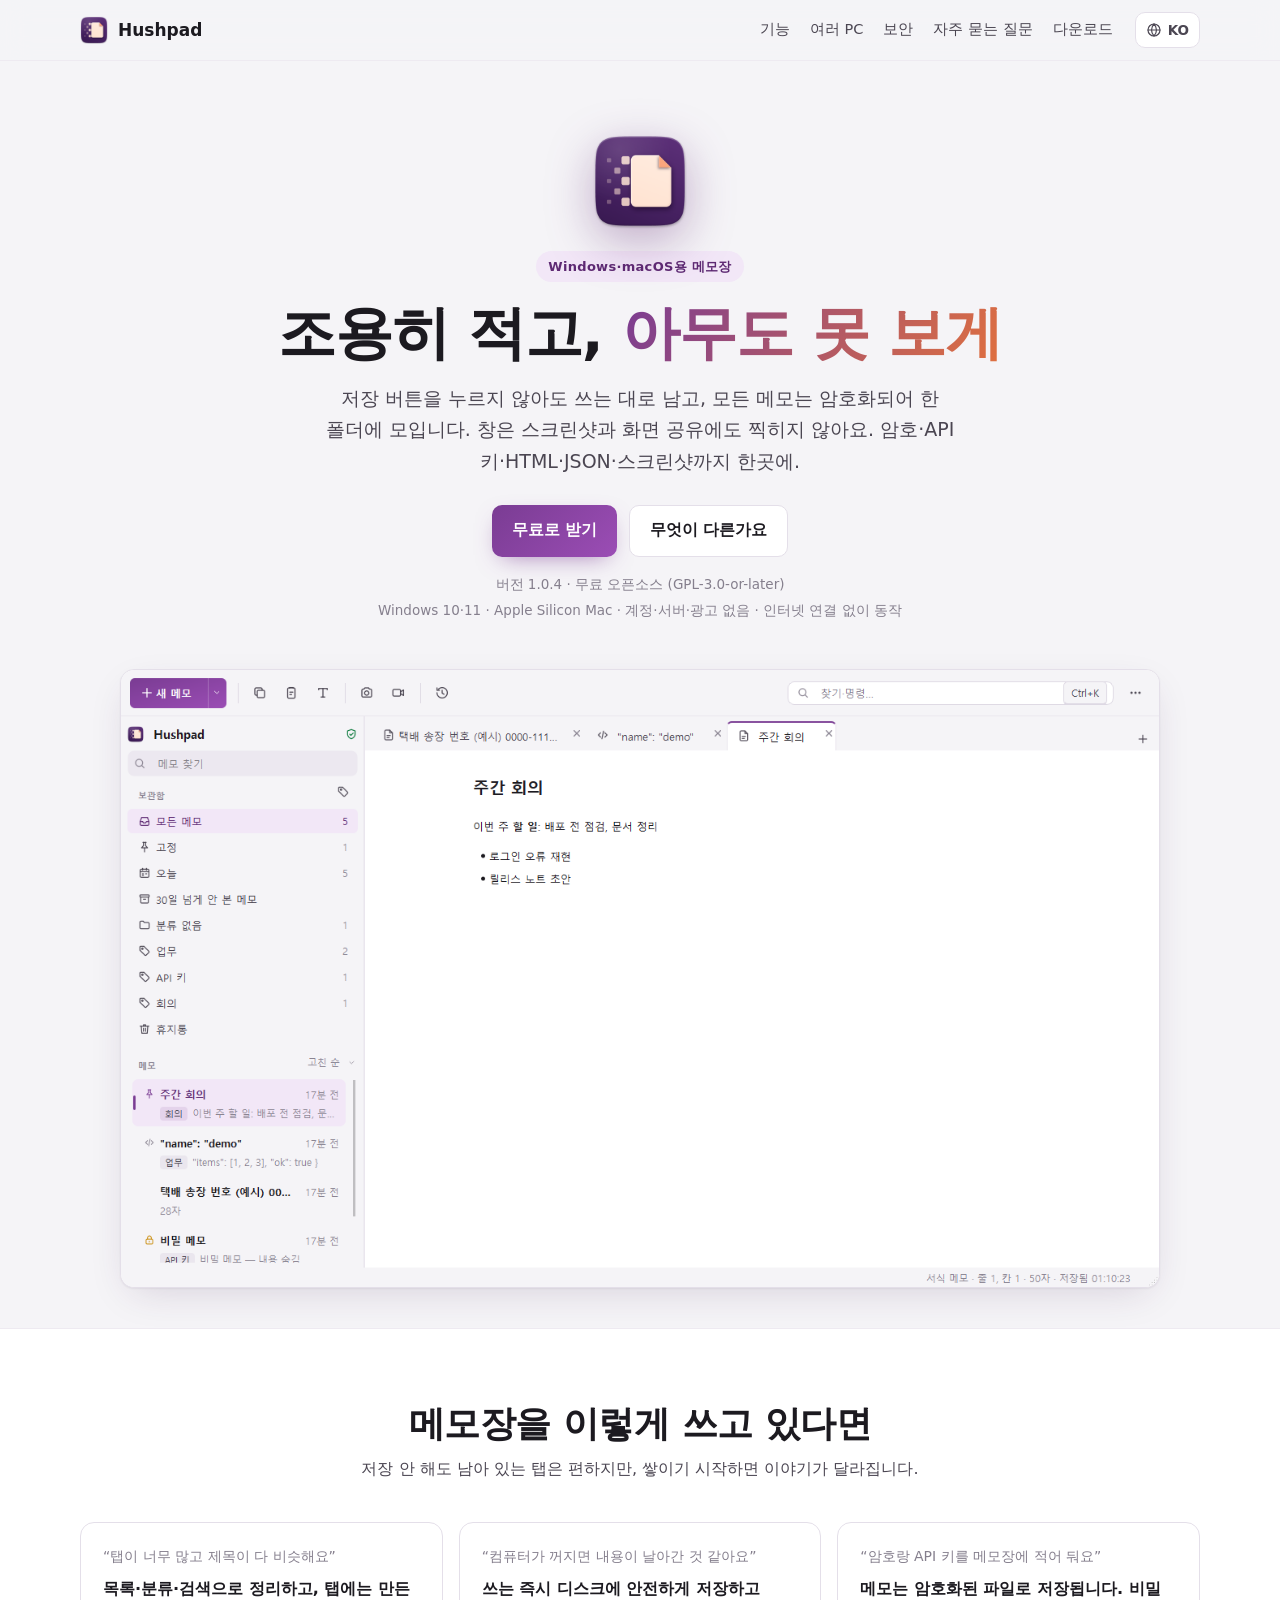
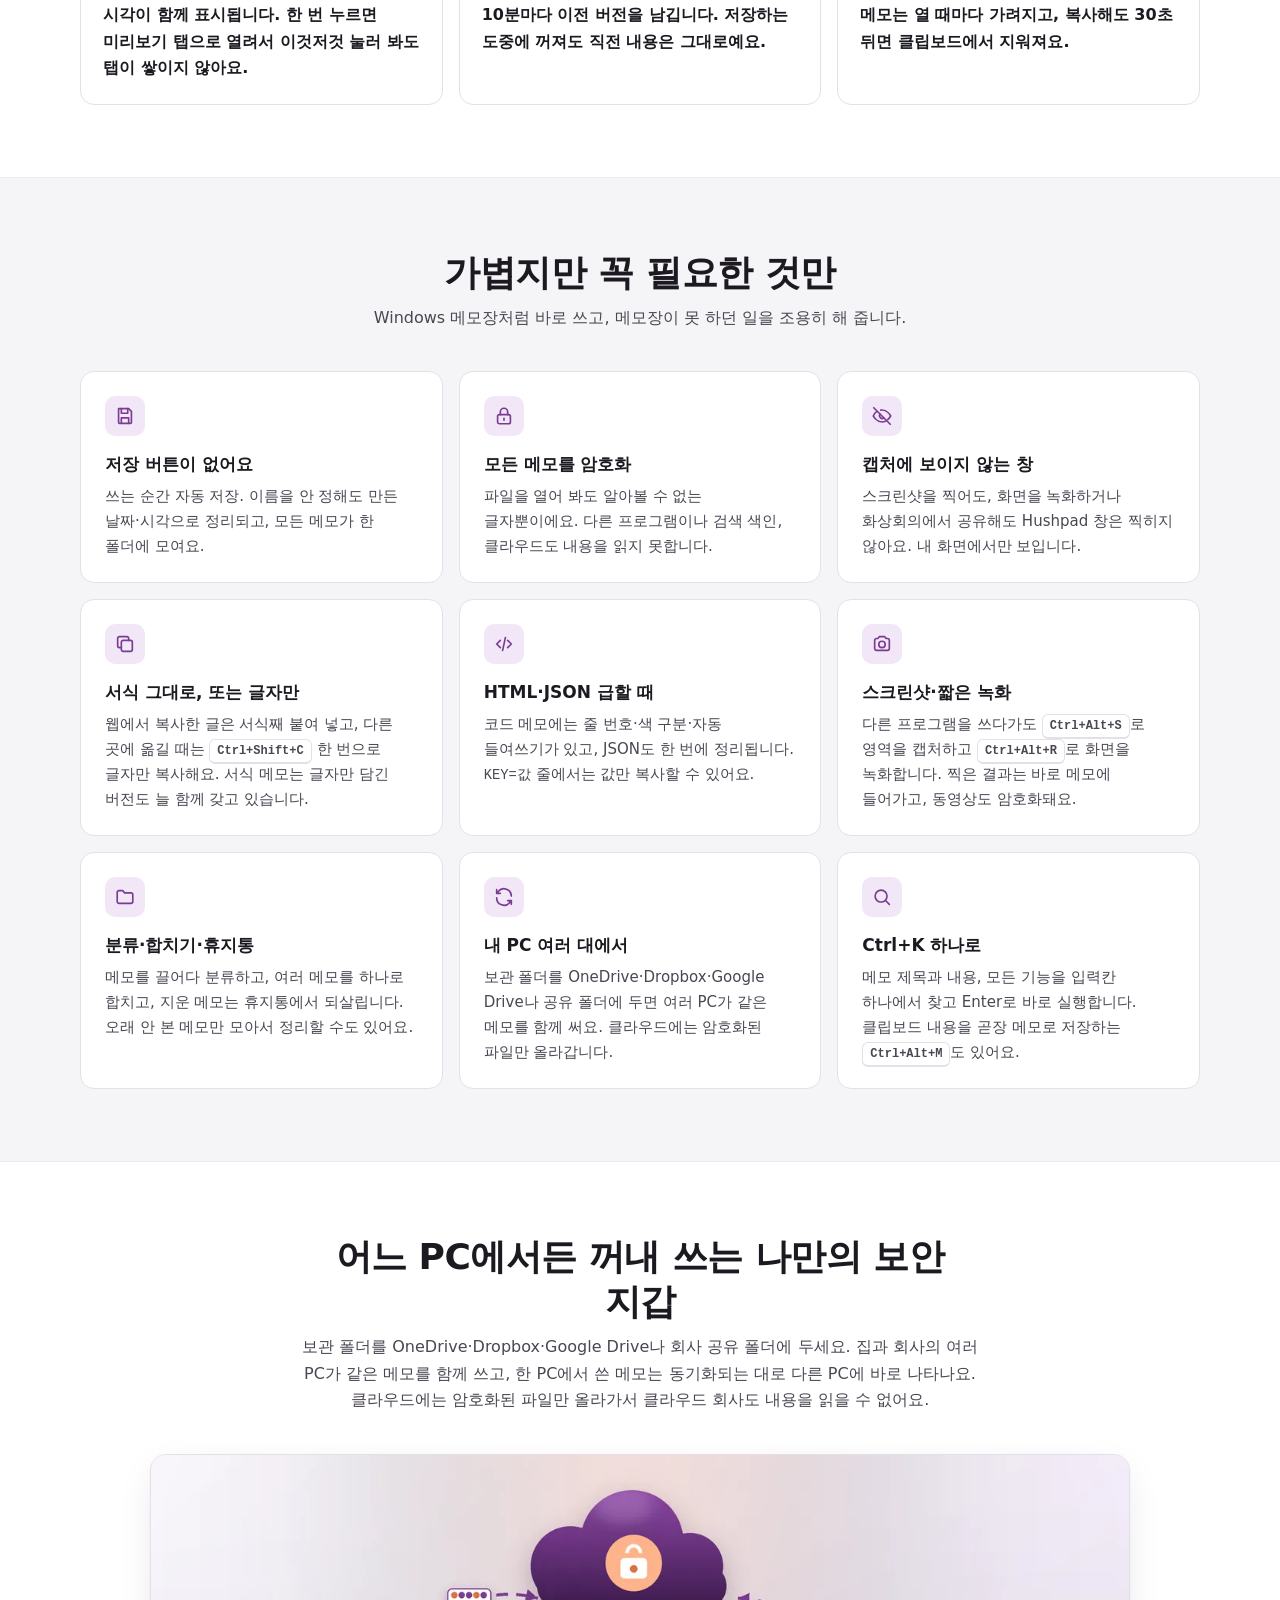
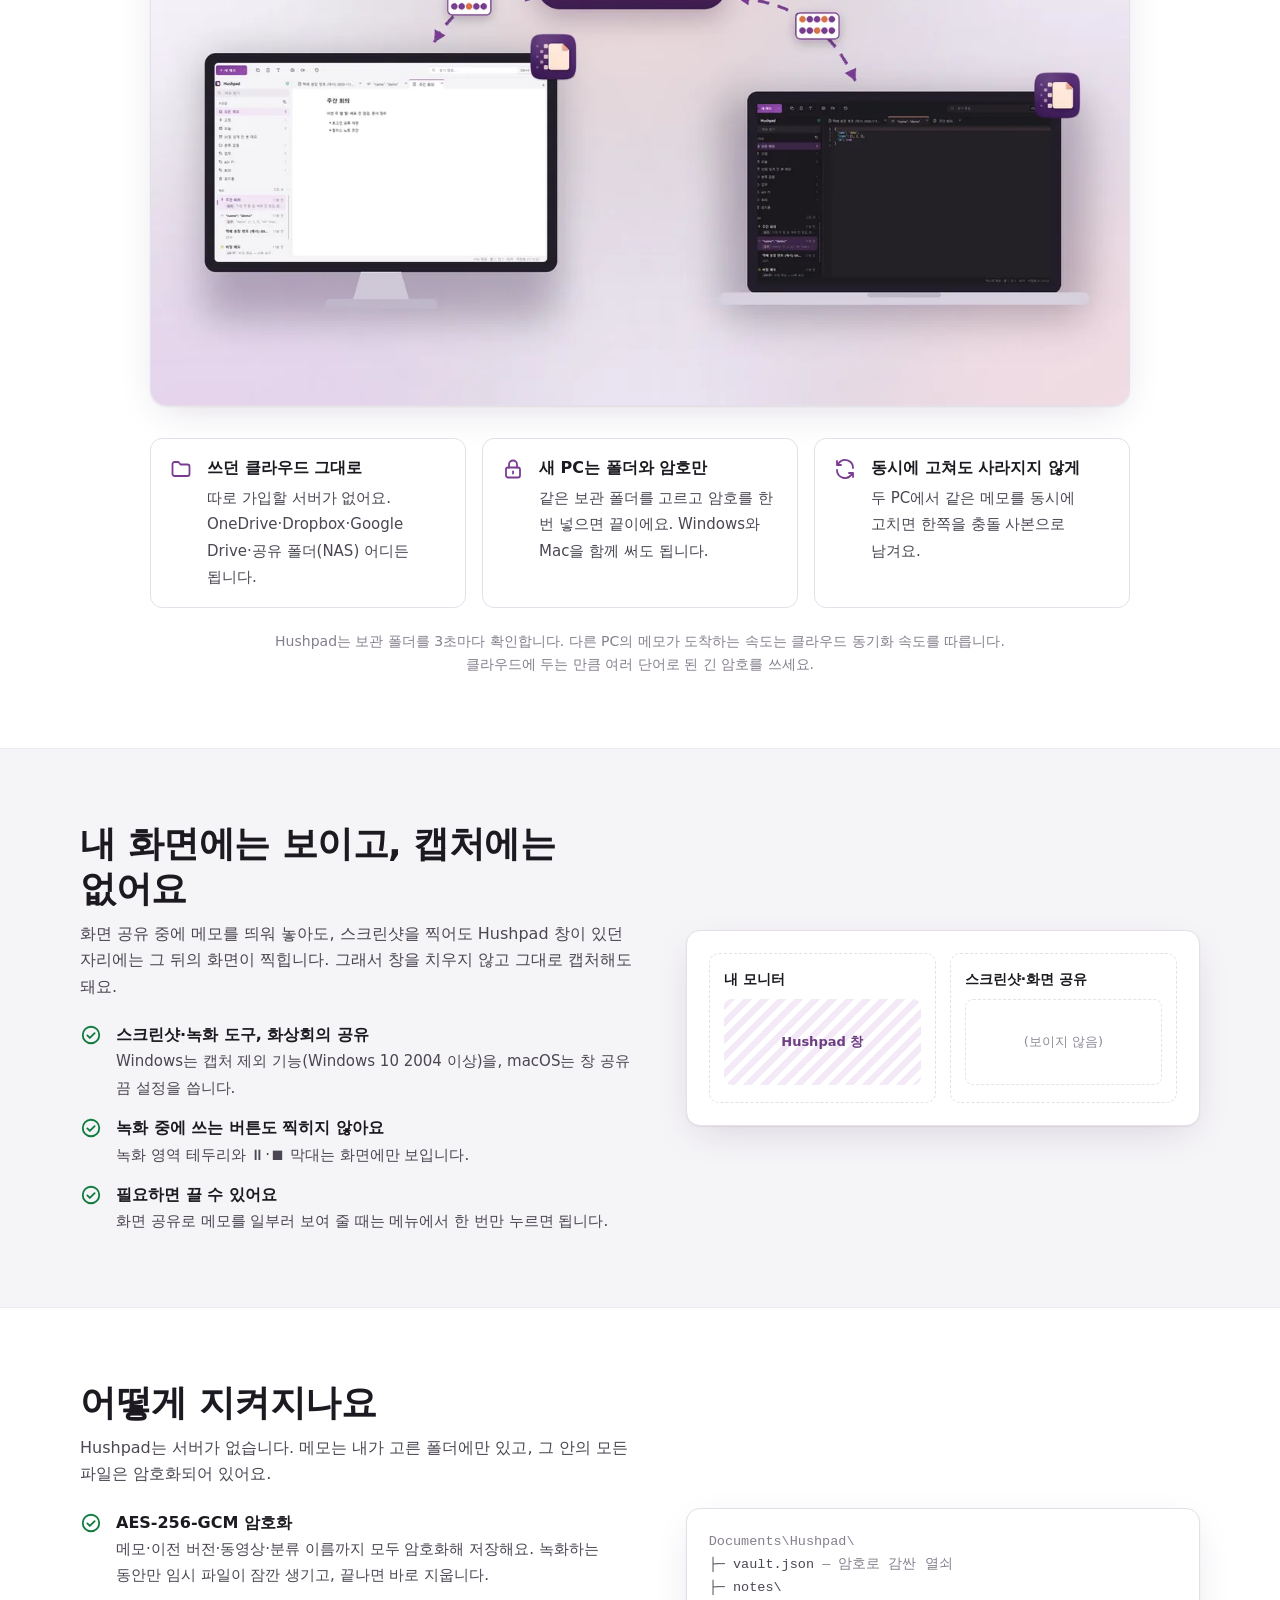
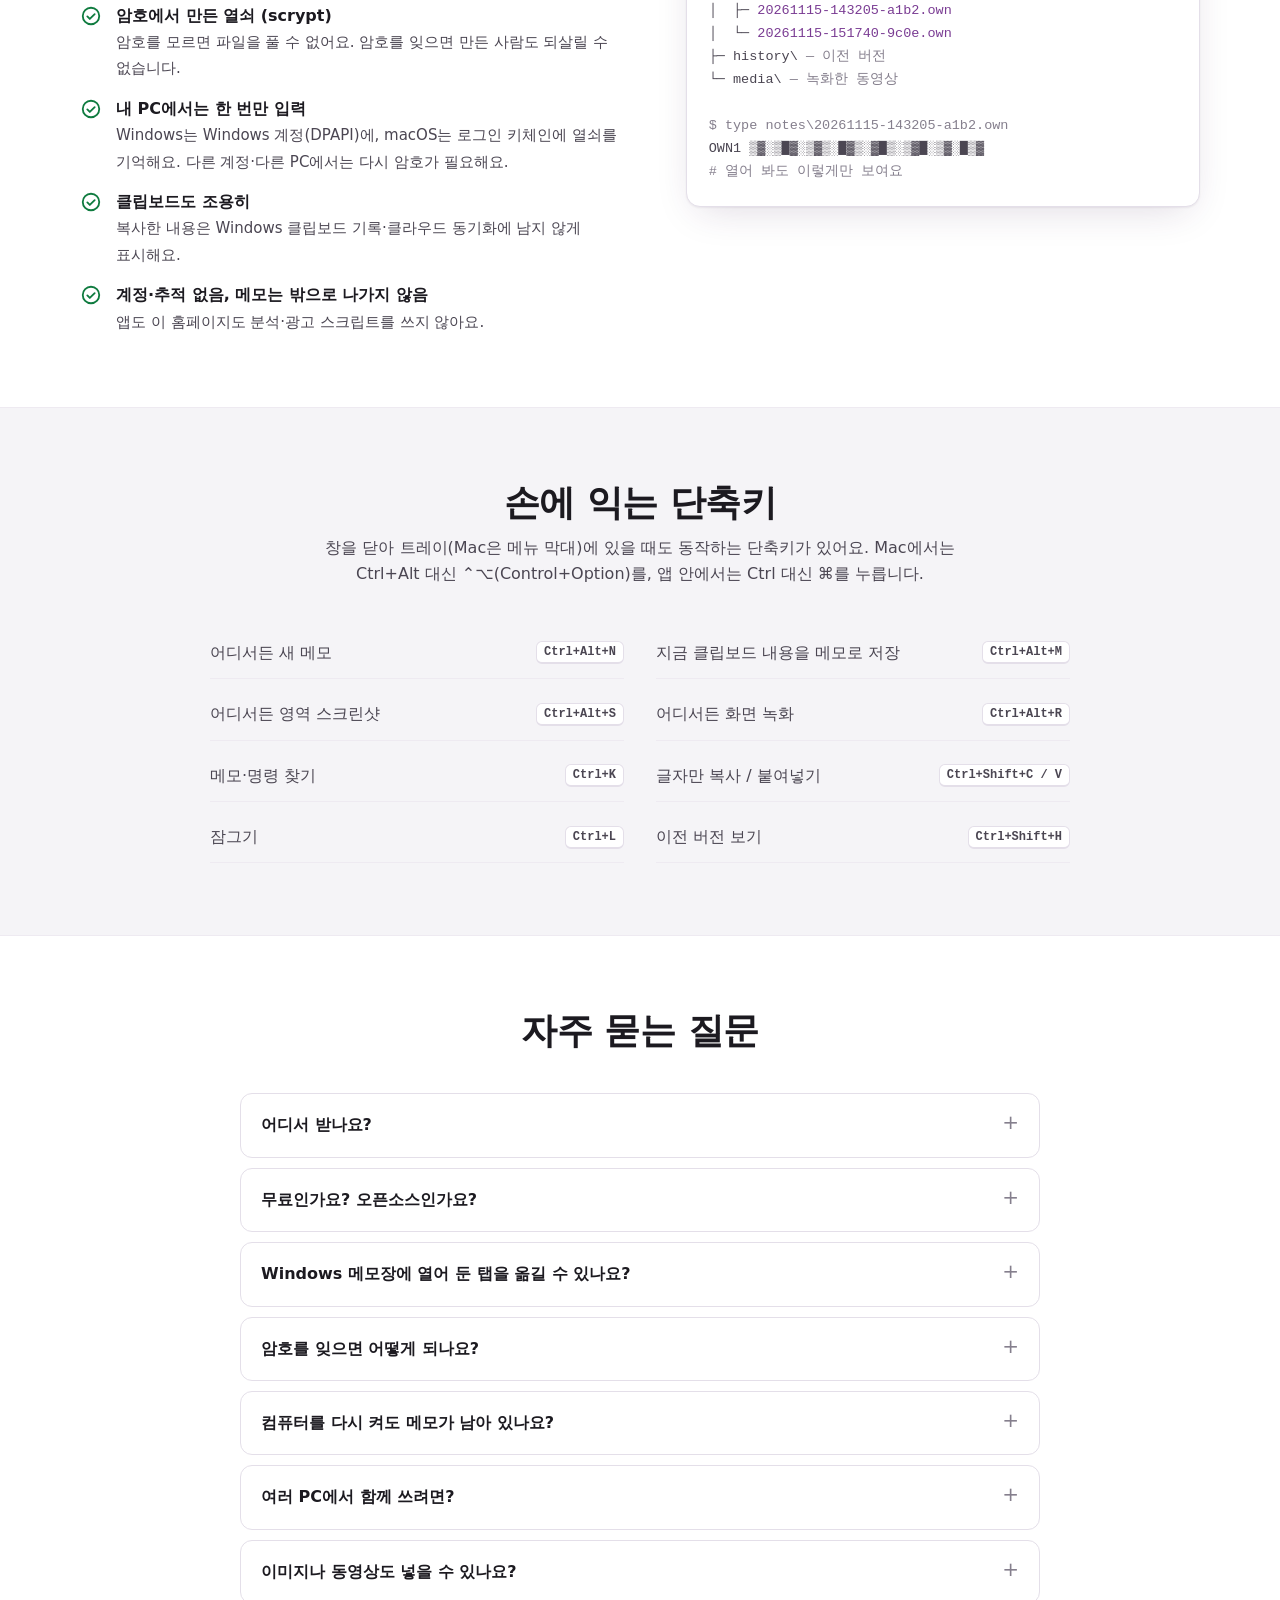
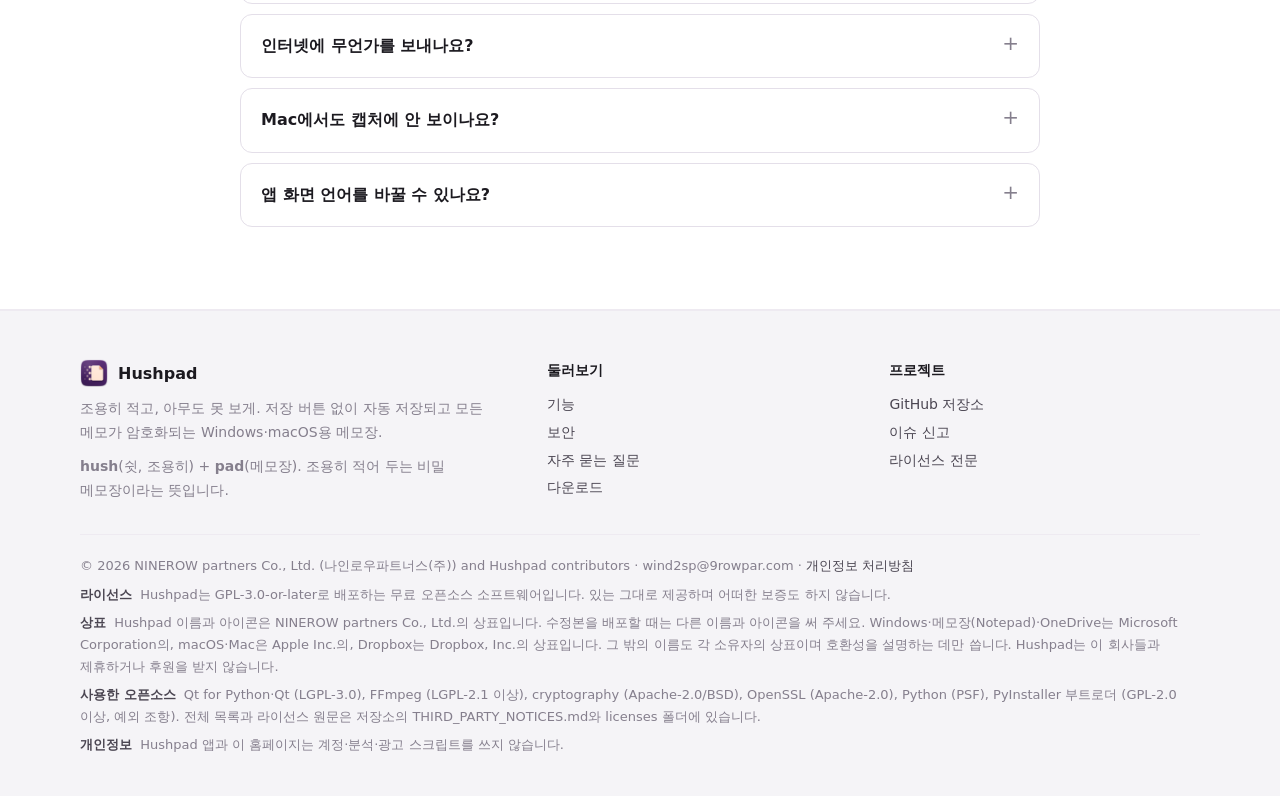
==== commit 7bcb9602: "Website: "Use it on every PC" section (sync folder) with illustration New section after the features" ====
--- a/website/index.html
+++ b/website/index.html
@@ -31,8 +31,8 @@
 <link rel="icon" type="image/png" sizes="32x32" href="favicon-32.png">
 <link rel="apple-touch-icon" href="apple-touch-icon.png">
 <link rel="manifest" href="site.webmanifest">
-<link rel="stylesheet" href="assets/css/site.css?v=5">
-<script src="assets/js/lang.js?v=5"></script>
+<link rel="stylesheet" href="assets/css/site.css?v=6">
+<script src="assets/js/lang.js?v=6"></script>
 </head>
 <body>
 <svg width="0" height="0" style="position:absolute" aria-hidden="true">
@@ -56,6 +56,7 @@
     <a class="brand" href="./"><img src="assets/img/icon-64.png" alt="" width="28" height="28">Hushpad</a>
     <nav aria-label="주 메뉴">
       <a href="#features" class="hide-sm">기능</a>
+      <a href="#sync" class="hide-sm">여러 PC</a>
       <a href="#security" class="hide-sm">보안</a>
       <a href="#faq" class="hide-sm">자주 묻는 질문</a>
       <a href="download.html">다운로드</a>
@@ -121,13 +122,31 @@
         <div class="feat"><div class="ic"><svg><use href="#i-code"/></svg></div><h3>HTML·JSON 급할 때</h3><p>코드 메모에는 줄 번호·색 구분·자동 들여쓰기가 있고, JSON도 한 번에 정리됩니다. <code>KEY=값</code> 줄에서는 값만 복사할 수 있어요.</p></div>
         <div class="feat"><div class="ic"><svg><use href="#i-camera"/></svg></div><h3>스크린샷·짧은 녹화</h3><p>다른 프로그램을 쓰다가도 <kbd>Ctrl+Alt+S</kbd>로 영역을 캡처하고 <kbd>Ctrl+Alt+R</kbd>로 화면을 녹화합니다. 찍은 결과는 바로 메모에 들어가고, 동영상도 암호화돼요.</p></div>
         <div class="feat"><div class="ic"><svg><use href="#i-folder"/></svg></div><h3>분류·합치기·휴지통</h3><p>메모를 끌어다 분류하고, 여러 메모를 하나로 합치고, 지운 메모는 휴지통에서 되살립니다. 오래 안 본 메모만 모아서 정리할 수도 있어요.</p></div>
-        <div class="feat"><div class="ic"><svg><use href="#i-sync"/></svg></div><h3>내 PC 여러 대에서</h3><p>보관 폴더를 Dropbox·OneDrive 안에 두면 같은 암호로 다른 PC에서도 열려요. 메모 하나가 파일 하나여서 충돌이 잘 나지 않습니다.</p></div>
+        <div class="feat"><div class="ic"><svg><use href="#i-sync"/></svg></div><h3>내 PC 여러 대에서</h3><p>보관 폴더를 OneDrive·Dropbox·Google Drive나 공유 폴더에 두면 여러 PC가 같은 메모를 함께 써요. 클라우드에는 암호화된 파일만 올라갑니다.</p></div>
         <div class="feat"><div class="ic"><svg><use href="#i-search"/></svg></div><h3>Ctrl+K 하나로</h3><p>메모 제목과 내용, 모든 기능을 입력칸 하나에서 찾고 Enter로 바로 실행합니다. 클립보드 내용을 곧장 메모로 저장하는 <kbd>Ctrl+Alt+M</kbd>도 있어요.</p></div>
       </div>
     </div>
   </section>
 
-  <section class="alt" id="capture">
+  <section class="alt" id="sync">
+    <div class="wrap">
+      <div class="sec-head">
+        <h2>어느 PC에서든 꺼내 쓰는 나만의 보안 지갑</h2>
+        <p>보관 폴더를 OneDrive·Dropbox·Google Drive나 회사 공유 폴더에 두세요. 집과 회사의 여러 PC가 같은 메모를 함께 쓰고, 한 PC에서 쓴 메모는 동기화되는 대로 다른 PC에 바로 나타나요. 클라우드에는 암호화된 파일만 올라가서 클라우드 회사도 내용을 읽을 수 없어요.</p>
+      </div>
+      <figure class="sync-art">
+        <img src="assets/img/sync.webp" alt="가운데 잠긴 클라우드 폴더를 두고 데스크톱과 노트북의 Hushpad가 같은 메모를 함께 쓰는 그림" width="1280" height="720" loading="lazy" decoding="async">
+      </figure>
+      <ul class="sync-points">
+        <li><svg><use href="#i-folder"/></svg><div><b>쓰던 클라우드 그대로</b><span>따로 가입할 서버가 없어요. OneDrive·Dropbox·Google Drive·공유 폴더(NAS) 어디든 됩니다.</span></div></li>
+        <li><svg><use href="#i-lock"/></svg><div><b>새 PC는 폴더와 암호만</b><span>같은 보관 폴더를 고르고 암호를 한 번 넣으면 끝이에요. Windows와 Mac을 함께 써도 됩니다.</span></div></li>
+        <li><svg><use href="#i-sync"/></svg><div><b>동시에 고쳐도 사라지지 않게</b><span>두 PC에서 같은 메모를 동시에 고치면 한쪽을 충돌 사본으로 남겨요.</span></div></li>
+      </ul>
+      <p class="sync-note">Hushpad는 보관 폴더를 3초마다 확인합니다. 다른 PC의 메모가 도착하는 속도는 클라우드 동기화 속도를 따릅니다. 클라우드에 두는 만큼 여러 단어로 된 긴 암호를 쓰세요.</p>
+    </div>
+  </section>
+
+  <section id="capture">
     <div class="wrap split">
       <div>
         <div class="sec-head" style="text-align:left;margin:0 0 22px">
@@ -150,7 +169,7 @@
     </div>
   </section>
 
-  <section id="security">
+  <section class="alt" id="security">
     <div class="wrap split">
       <div>
         <div class="sec-head" style="text-align:left;margin:0 0 22px">
@@ -180,7 +199,7 @@
     </div>
   </section>
 
-  <section class="alt" id="keys">
+  <section id="keys">
     <div class="wrap">
       <div class="sec-head"><h2>손에 익는 단축키</h2><p>창을 닫아 트레이(Mac은 메뉴 막대)에 있을 때도 동작하는 단축키가 있어요. Mac에서는 Ctrl+Alt 대신 ⌃⌥(Control+Option)를, 앱 안에서는 Ctrl 대신 ⌘를 누릅니다.</p></div>
       <div class="keys">
@@ -196,7 +215,7 @@
     </div>
   </section>
 
-  <section id="faq">
+  <section class="alt" id="faq">
     <div class="wrap">
       <div class="sec-head"><h2>자주 묻는 질문</h2></div>
       <div class="faq">
@@ -205,7 +224,7 @@
         <details><summary>Windows 메모장에 열어 둔 탭을 옮길 수 있나요?</summary><p>네. Windows에서 메뉴 › 파일 › “Windows 메모장 탭 가져오기”로 저장하지 않은 탭까지 복사해 옵니다. Windows 메모장 쪽은 건드리지 않아요.</p></details>
         <details><summary>암호를 잊으면 어떻게 되나요?</summary><p>되살릴 방법이 없습니다. 암호 없이는 누구도, 만든 사람조차 열 수 없게 만들었기 때문입니다. 처음 암호를 정할 때 안전한 곳에 적어 두세요.</p></details>
         <details><summary>컴퓨터를 다시 켜도 메모가 남아 있나요?</summary><p>네. 메모는 쓰는 즉시 암호화해서 디스크에 저장하므로 다시 켜도 그대로 있어요. 처음 실행한 뒤부터는 Windows를 켤 때(Mac은 로그인할 때) Hushpad가 트레이(Mac은 메뉴 막대)에서 자동으로 실행됩니다. 원하지 않으면 트레이 아이콘 메뉴나 보안 메뉴에서 끄면 돼요.</p></details>
-        <details><summary>여러 PC에서 함께 쓰려면?</summary><p>보관 폴더를 Dropbox·OneDrive 같은 동기화 폴더 안에 두고, 다른 PC에서 같은 폴더를 고른 뒤 같은 암호를 넣으면 됩니다. 다른 PC에서 고친 내용은 몇 초 안에 반영되고, 양쪽에서 동시에 고치면 한쪽을 “충돌 사본”으로 따로 남겨요.</p></details>
+        <details><summary>여러 PC에서 함께 쓰려면?</summary><p>보관 폴더를 OneDrive·Dropbox·Google Drive나 공유 폴더(NAS) 안에 두고, 다른 PC에서 같은 폴더를 고른 뒤 같은 암호를 넣으면 됩니다. Hushpad가 폴더를 3초마다 확인해서 다른 PC에서 쓴 메모가 동기화되는 대로 나타나고, 양쪽에서 동시에 고치면 한쪽을 “충돌 사본”으로 따로 남겨요.</p></details>
         <details><summary>이미지나 동영상도 넣을 수 있나요?</summary><p>서식 메모에는 이미지를 붙여 넣거나 끌어다 놓을 수 있고, 스크린샷과 짧은 화면 녹화(최대 3분)도 바로 들어갑니다. 동영상은 앱 안에서 재생되고 암호화되어 저장돼요.</p></details>
         <details><summary>인터넷에 무언가를 보내나요?</summary><p>아니요. 메모·설정·사용 기록은 보내지 않아요. zip판은 새 버전이 있는지 하루 한 번 GitHub에서 확인하고, 업데이트를 고를 때만 새 파일을 받아요(메뉴에서 끌 수 있어요). Microsoft Store판은 Store가 업데이트해요.</p></details>
         <details><summary>Mac에서도 캡처에 안 보이나요?</summary><p>macOS에서는 창 공유 끔 설정으로 숨깁니다. 다만 macOS 15 이상에서 ScreenCaptureKit을 쓰는 일부 캡처·화면 공유 프로그램은 이 설정을 무시하고 창을 찍을 수 있어요. Mac에서는 화면을 공유하기 전에 직접 확인해 보세요.</p></details>
@@ -245,6 +264,6 @@
     </div>
   </div>
 </footer>
-<script src="assets/js/site.js?v=5" defer></script>
+<script src="assets/js/site.js?v=6" defer></script>
 </body>
 </html>
--- a/website/assets/css/site.css
+++ b/website/assets/css/site.css
@@ -250,3 +250,14 @@
 .choice details.sha[open] summary { margin-bottom: 6px; }
 .choice details.sha .btn.small { margin-top: 6px; }
 @media (max-width: 560px) { .choice .btn { align-self: stretch; } }
+
+/* 여러 PC에서 함께 쓰기 */
+.sync-art { margin: 0 auto 32px; max-width: 980px; border-radius: 16px; overflow: hidden; border: 1px solid var(--line); box-shadow: var(--shadow); background: var(--card); }
+.sync-art img { display: block; width: 100%; height: auto; }
+.sync-points { list-style: none; padding: 0; margin: 0 auto; max-width: 980px; display: grid; grid-template-columns: repeat(3, 1fr); gap: 16px; }
+.sync-points li { display: grid; grid-template-columns: 26px 1fr; gap: 12px; background: var(--card); border: 1px solid var(--line); border-radius: 12px; padding: 16px 18px; }
+.sync-points svg { width: 24px; height: 24px; color: var(--accent); margin-top: 2px; }
+.sync-points b { display: block; margin-bottom: 4px; }
+.sync-points span { color: var(--text2); font-size: 15px; }
+.sync-note { max-width: 780px; margin: 22px auto 0; text-align: center; font-size: 14px; color: var(--muted); }
+@media (max-width: 860px) { .sync-points { grid-template-columns: 1fr; } }
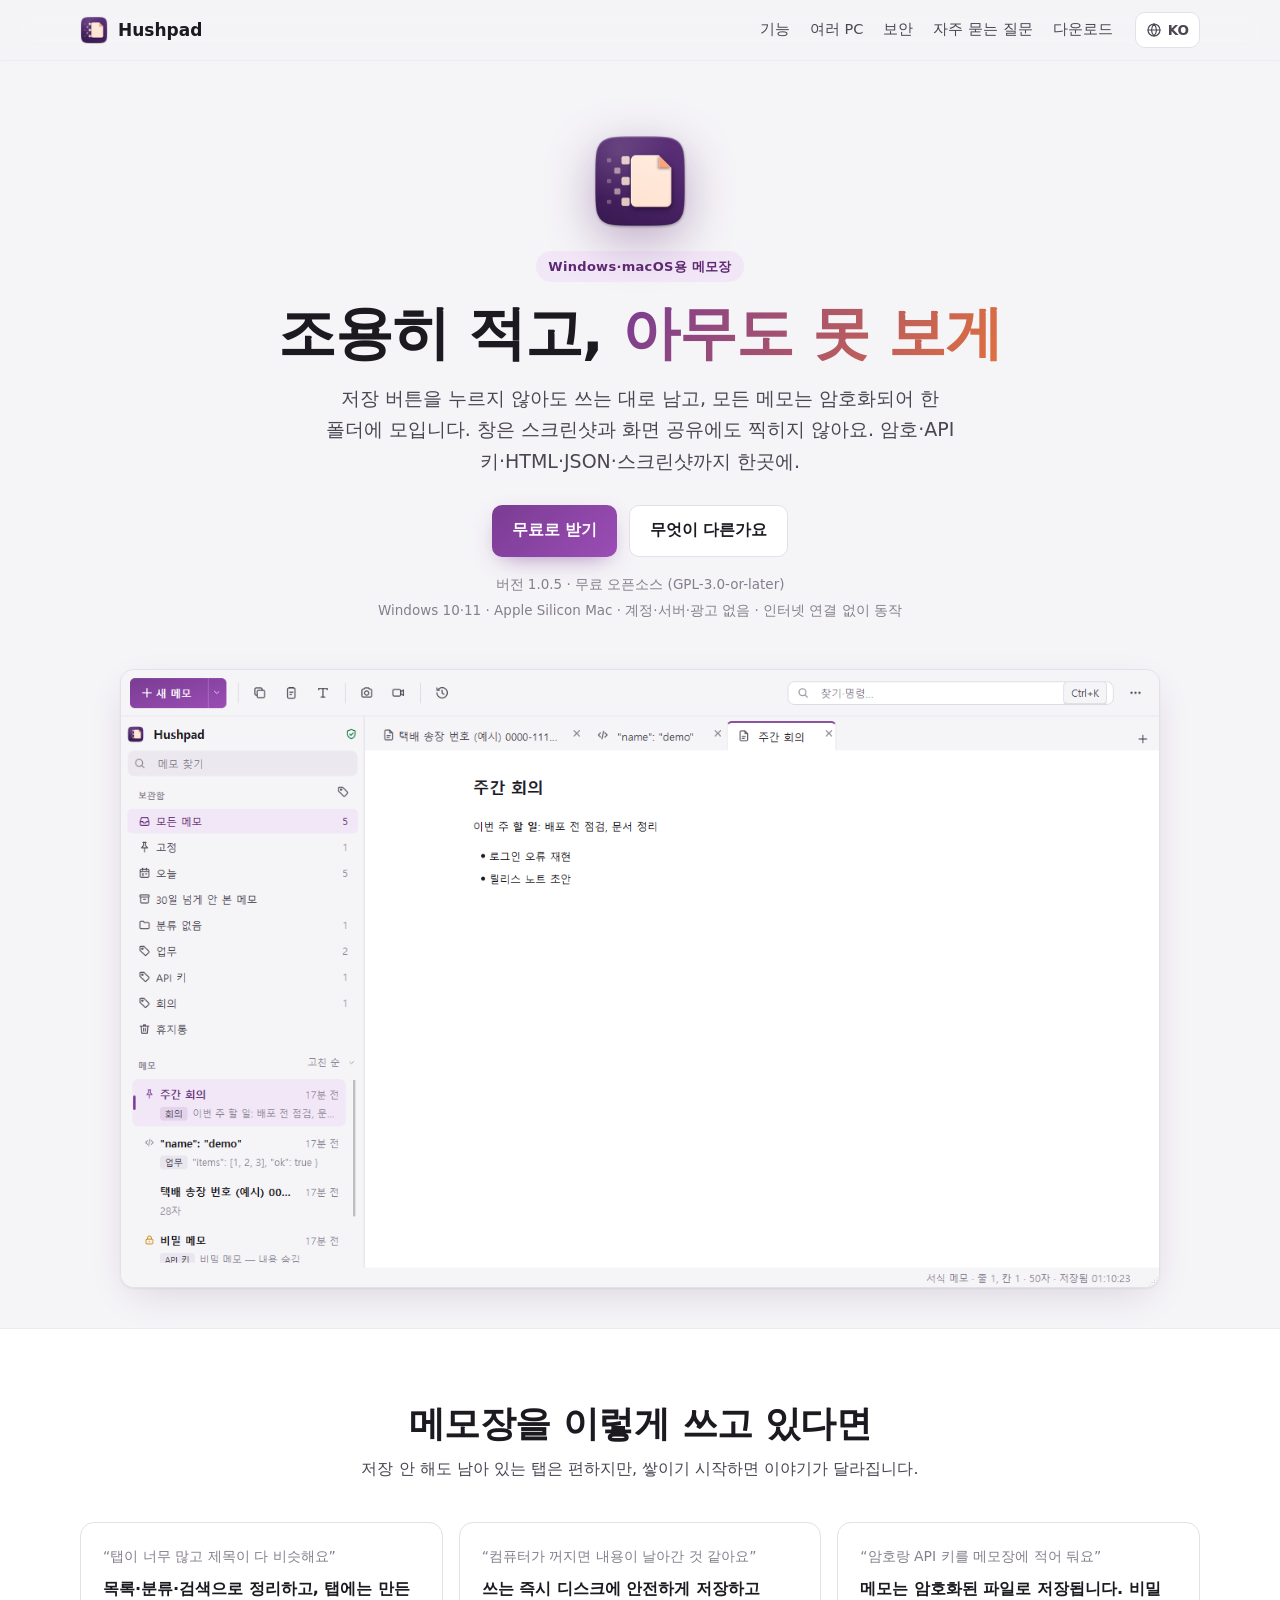
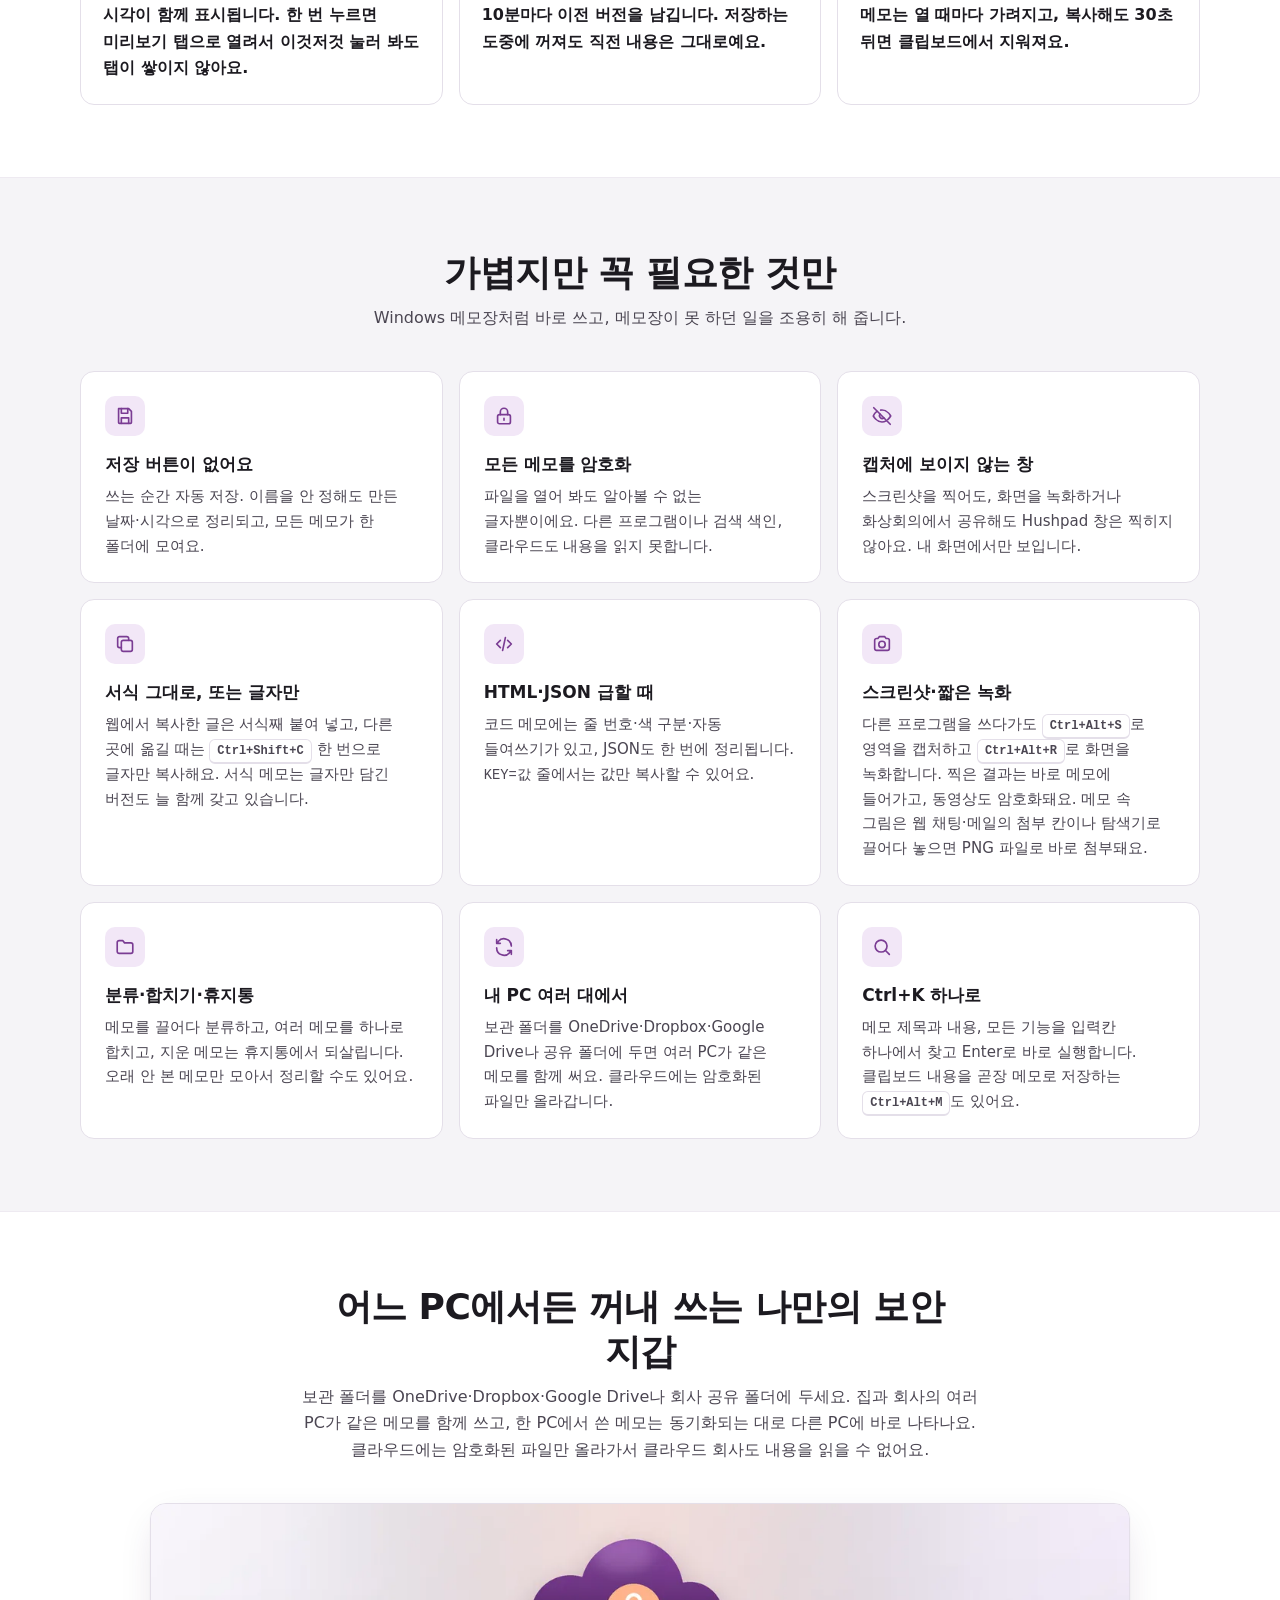
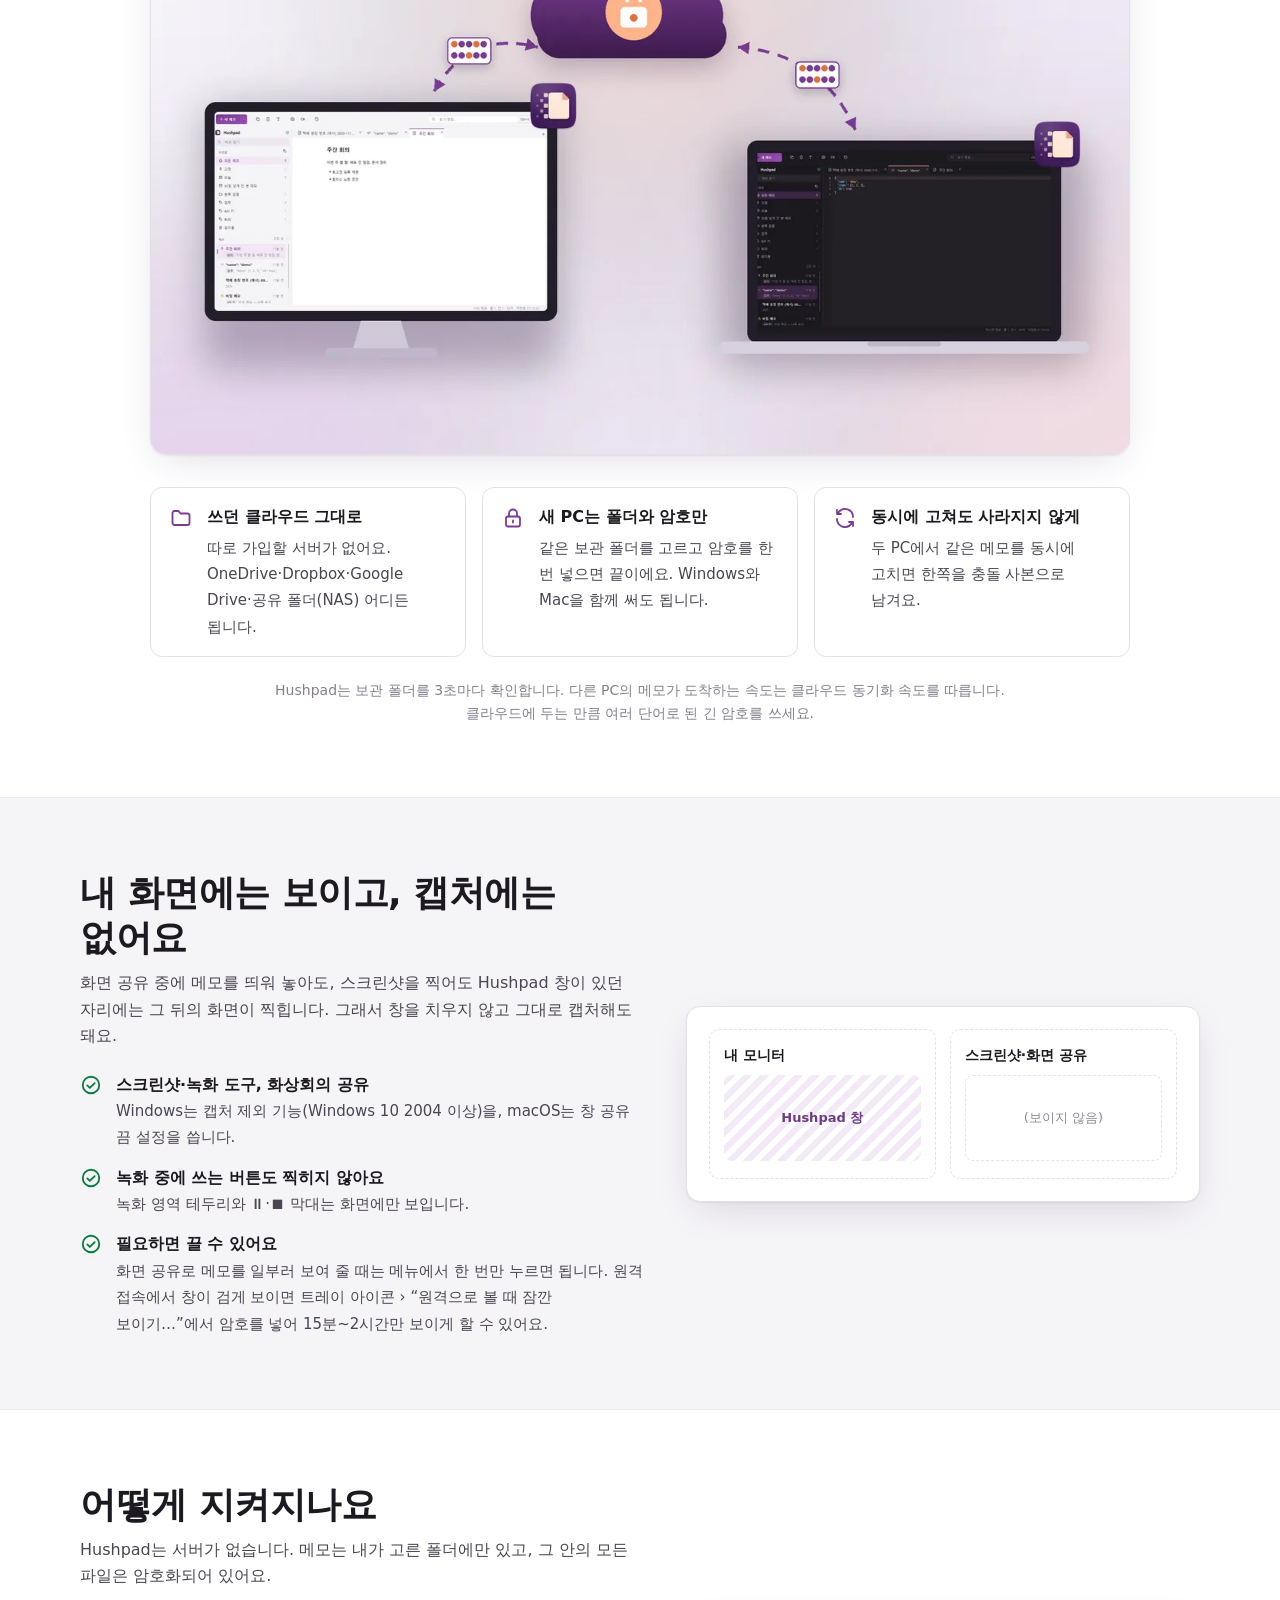
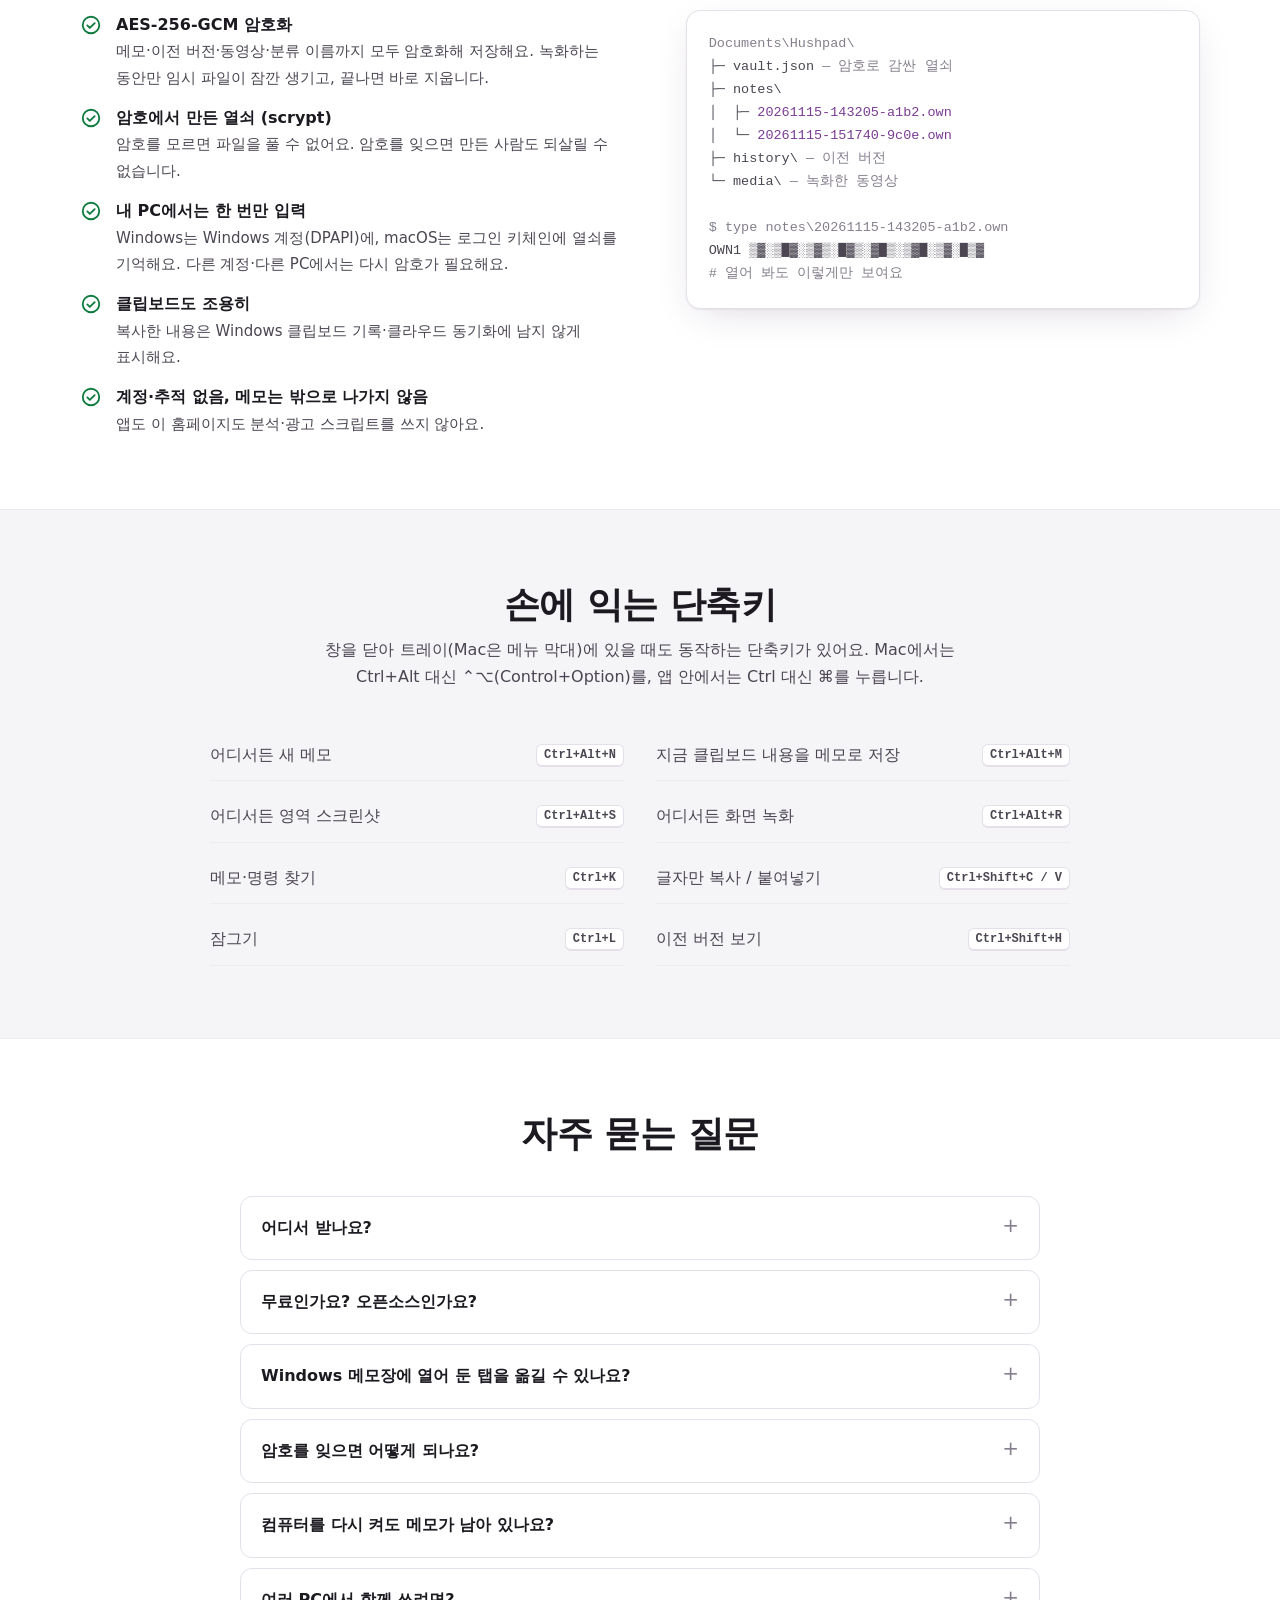
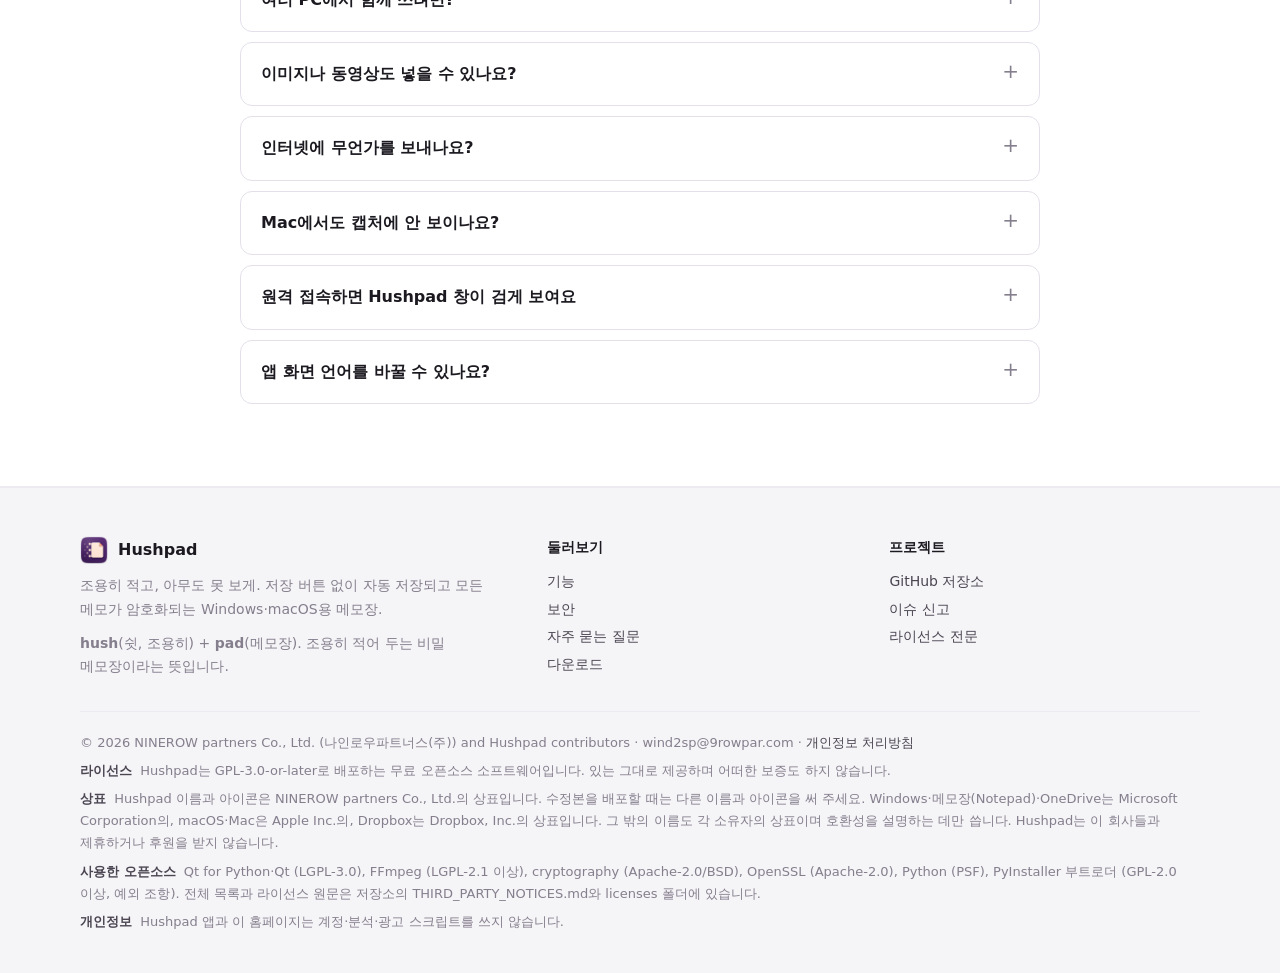
==== commit 82608960: "Website: 1.0.5 (version, checksums), drag-out PNG attach and remote-viewing notes, FAQ for black win" ====
--- a/website/index.html
+++ b/website/index.html
@@ -1,13 +1,13 @@
-<!doctype html>
-<!-- 이 파일은 build-i18n.mjs가 _templates/index.html + i18n/ko.json으로 만든 결과입니다. 직접 고치지 말고 템플릿·번역을 고친 뒤 다시 생성하세요. -->
-<html lang="ko" data-lang="ko" data-root="" data-page="index" data-public="false">
-<head>
-<meta charset="utf-8">
-<meta name="viewport" content="width=device-width, initial-scale=1">
-<title>Hushpad — 조용한 비밀 메모장</title>
-<meta name="description" content="저장 버튼 없이 자동으로 저장되고 모든 메모가 암호화되는 Windows·macOS용 메모장. 창은 스크린샷과 화면 공유에도 찍히지 않습니다. 암호·API 키·HTML·JSON·스크린샷을 한곳에. 무료 오픈소스입니다.">
-<meta property="og:title" content="Hushpad — 조용한 비밀 메모장">
-<meta property="og:description" content="자동 저장 · 모든 메모 암호화 · 캡처에 보이지 않는 창. Windows·macOS용 무료 오픈소스 메모장.">
+<!doctype html>
+<!-- 이 파일은 build-i18n.mjs가 _templates/index.html + i18n/ko.json으로 만든 결과입니다. 직접 고치지 말고 템플릿·번역을 고친 뒤 다시 생성하세요. -->
+<html lang="ko" data-lang="ko" data-root="" data-page="index" data-public="false">
+<head>
+<meta charset="utf-8">
+<meta name="viewport" content="width=device-width, initial-scale=1">
+<title>Hushpad — 조용한 비밀 메모장</title>
+<meta name="description" content="저장 버튼 없이 자동으로 저장되고 모든 메모가 암호화되는 Windows·macOS용 메모장. 창은 스크린샷과 화면 공유에도 찍히지 않습니다. 암호·API 키·HTML·JSON·스크린샷을 한곳에. 무료 오픈소스입니다.">
+<meta property="og:title" content="Hushpad — 조용한 비밀 메모장">
+<meta property="og:description" content="자동 저장 · 모든 메모 암호화 · 캡처에 보이지 않는 창. Windows·macOS용 무료 오픈소스 메모장.">
 <meta name="theme-color" content="#7A3C93">
 <meta property="og:type" content="website">
 <meta property="og:site_name" content="Hushpad">
@@ -32,24 +32,24 @@
 <link rel="apple-touch-icon" href="apple-touch-icon.png">
 <link rel="manifest" href="site.webmanifest">
 <link rel="stylesheet" href="assets/css/site.css?v=6">
-<script src="assets/js/lang.js?v=6"></script>
-</head>
-<body>
-<svg width="0" height="0" style="position:absolute" aria-hidden="true">
-  <defs>
-    <symbol id="i-save" viewBox="0 0 24 24" fill="none" stroke="currentColor" stroke-width="1.8" stroke-linecap="round" stroke-linejoin="round"><path d="M5 4h11l3 3v12a1 1 0 0 1-1 1H6a1 1 0 0 1-1-1z"/><path d="M8 4v5h7V4M8 20v-6h8v6"/></symbol>
-    <symbol id="i-lock" viewBox="0 0 24 24" fill="none" stroke="currentColor" stroke-width="1.8" stroke-linecap="round" stroke-linejoin="round"><rect x="5" y="10.5" width="14" height="10" rx="2"/><path d="M8 10.5V7.5a4 4 0 0 1 8 0v3M12 14.5v2"/></symbol>
-    <symbol id="i-eye-off" viewBox="0 0 24 24" fill="none" stroke="currentColor" stroke-width="1.8" stroke-linecap="round" stroke-linejoin="round"><path d="M3 3l18 18"/><path d="M10.6 5.6A9.6 9.6 0 0 1 12 5.5c6 0 9.5 6.5 9.5 6.5a17 17 0 0 1-3.2 3.9M6.4 6.9C3.9 8.6 2.5 12 2.5 12S6 18.5 12 18.5c1.7 0 3.2-.5 4.5-1.2"/><path d="M9.9 9.9a3 3 0 0 0 4.2 4.2"/></symbol>
-    <symbol id="i-copy" viewBox="0 0 24 24" fill="none" stroke="currentColor" stroke-width="1.8" stroke-linecap="round" stroke-linejoin="round"><rect x="8" y="8" width="12" height="12" rx="2"/><path d="M16 8V6a2 2 0 0 0-2-2H6a2 2 0 0 0-2 2v8a2 2 0 0 0 2 2h2"/></symbol>
-    <symbol id="i-code" viewBox="0 0 24 24" fill="none" stroke="currentColor" stroke-width="1.8" stroke-linecap="round" stroke-linejoin="round"><path d="M8 8l-4 4 4 4M16 8l4 4-4 4M13.5 5l-3 14"/></symbol>
-    <symbol id="i-camera" viewBox="0 0 24 24" fill="none" stroke="currentColor" stroke-width="1.8" stroke-linecap="round" stroke-linejoin="round"><path d="M4 8a2 2 0 0 1 2-2h1.5l1.5-2h6l1.5 2H18a2 2 0 0 1 2 2v9a2 2 0 0 1-2 2H6a2 2 0 0 1-2-2z"/><circle cx="12" cy="12.5" r="3.5"/></symbol>
-    <symbol id="i-folder" viewBox="0 0 24 24" fill="none" stroke="currentColor" stroke-width="1.8" stroke-linecap="round" stroke-linejoin="round"><path d="M3.5 7a2 2 0 0 1 2-2h4l2 2.5h7a2 2 0 0 1 2 2V17a2 2 0 0 1-2 2h-13a2 2 0 0 1-2-2z"/></symbol>
-    <symbol id="i-sync" viewBox="0 0 24 24" fill="none" stroke="currentColor" stroke-width="1.8" stroke-linecap="round" stroke-linejoin="round"><path d="M20 11a8 8 0 0 0-14.3-4.9L4 8M4 4v4h4M4 13a8 8 0 0 0 14.3 4.9L20 16M20 20v-4h-4"/></symbol>
-    <symbol id="i-search" viewBox="0 0 24 24" fill="none" stroke="currentColor" stroke-width="1.8" stroke-linecap="round" stroke-linejoin="round"><circle cx="11" cy="11" r="6.5"/><path d="M20 20l-4.2-4.2"/></symbol>
-    <symbol id="i-check" viewBox="0 0 24 24" fill="none" stroke="currentColor" stroke-width="2" stroke-linecap="round" stroke-linejoin="round"><circle cx="12" cy="12" r="9"/><path d="M8 12.5l2.7 2.7L16 10"/></symbol>
-  </defs>
-</svg>
-
+<script src="assets/js/lang.js?v=6"></script>
+</head>
+<body>
+<svg width="0" height="0" style="position:absolute" aria-hidden="true">
+  <defs>
+    <symbol id="i-save" viewBox="0 0 24 24" fill="none" stroke="currentColor" stroke-width="1.8" stroke-linecap="round" stroke-linejoin="round"><path d="M5 4h11l3 3v12a1 1 0 0 1-1 1H6a1 1 0 0 1-1-1z"/><path d="M8 4v5h7V4M8 20v-6h8v6"/></symbol>
+    <symbol id="i-lock" viewBox="0 0 24 24" fill="none" stroke="currentColor" stroke-width="1.8" stroke-linecap="round" stroke-linejoin="round"><rect x="5" y="10.5" width="14" height="10" rx="2"/><path d="M8 10.5V7.5a4 4 0 0 1 8 0v3M12 14.5v2"/></symbol>
+    <symbol id="i-eye-off" viewBox="0 0 24 24" fill="none" stroke="currentColor" stroke-width="1.8" stroke-linecap="round" stroke-linejoin="round"><path d="M3 3l18 18"/><path d="M10.6 5.6A9.6 9.6 0 0 1 12 5.5c6 0 9.5 6.5 9.5 6.5a17 17 0 0 1-3.2 3.9M6.4 6.9C3.9 8.6 2.5 12 2.5 12S6 18.5 12 18.5c1.7 0 3.2-.5 4.5-1.2"/><path d="M9.9 9.9a3 3 0 0 0 4.2 4.2"/></symbol>
+    <symbol id="i-copy" viewBox="0 0 24 24" fill="none" stroke="currentColor" stroke-width="1.8" stroke-linecap="round" stroke-linejoin="round"><rect x="8" y="8" width="12" height="12" rx="2"/><path d="M16 8V6a2 2 0 0 0-2-2H6a2 2 0 0 0-2 2v8a2 2 0 0 0 2 2h2"/></symbol>
+    <symbol id="i-code" viewBox="0 0 24 24" fill="none" stroke="currentColor" stroke-width="1.8" stroke-linecap="round" stroke-linejoin="round"><path d="M8 8l-4 4 4 4M16 8l4 4-4 4M13.5 5l-3 14"/></symbol>
+    <symbol id="i-camera" viewBox="0 0 24 24" fill="none" stroke="currentColor" stroke-width="1.8" stroke-linecap="round" stroke-linejoin="round"><path d="M4 8a2 2 0 0 1 2-2h1.5l1.5-2h6l1.5 2H18a2 2 0 0 1 2 2v9a2 2 0 0 1-2 2H6a2 2 0 0 1-2-2z"/><circle cx="12" cy="12.5" r="3.5"/></symbol>
+    <symbol id="i-folder" viewBox="0 0 24 24" fill="none" stroke="currentColor" stroke-width="1.8" stroke-linecap="round" stroke-linejoin="round"><path d="M3.5 7a2 2 0 0 1 2-2h4l2 2.5h7a2 2 0 0 1 2 2V17a2 2 0 0 1-2 2h-13a2 2 0 0 1-2-2z"/></symbol>
+    <symbol id="i-sync" viewBox="0 0 24 24" fill="none" stroke="currentColor" stroke-width="1.8" stroke-linecap="round" stroke-linejoin="round"><path d="M20 11a8 8 0 0 0-14.3-4.9L4 8M4 4v4h4M4 13a8 8 0 0 0 14.3 4.9L20 16M20 20v-4h-4"/></symbol>
+    <symbol id="i-search" viewBox="0 0 24 24" fill="none" stroke="currentColor" stroke-width="1.8" stroke-linecap="round" stroke-linejoin="round"><circle cx="11" cy="11" r="6.5"/><path d="M20 20l-4.2-4.2"/></symbol>
+    <symbol id="i-check" viewBox="0 0 24 24" fill="none" stroke="currentColor" stroke-width="2" stroke-linecap="round" stroke-linejoin="round"><circle cx="12" cy="12" r="9"/><path d="M8 12.5l2.7 2.7L16 10"/></symbol>
+  </defs>
+</svg>
+
 <a class="skip" href="#main">본문으로 건너뛰기</a>
 <header class="nav">
   <div class="wrap">
@@ -71,154 +71,154 @@
       </ul>
     </details>
   </div>
-</header>
-
-<main id="main">
-  <section class="hero">
-    <div class="wrap">
-      <img class="app-icon" src="assets/img/icon-256.png" alt="Hushpad 아이콘" width="96" height="96">
-      <span class="eyebrow">Windows·macOS용 메모장</span>
-      <h1>조용히 적고, <em>아무도 못 보게</em></h1>
+</header>
+
+<main id="main">
+  <section class="hero">
+    <div class="wrap">
+      <img class="app-icon" src="assets/img/icon-256.png" alt="Hushpad 아이콘" width="96" height="96">
+      <span class="eyebrow">Windows·macOS용 메모장</span>
+      <h1>조용히 적고, <em>아무도 못 보게</em></h1>
       <p class="lead">저장 버튼을 누르지 않아도 쓰는 대로 남고, 모든 메모는 암호화되어 한 폴더에 모입니다.
-        창은 스크린샷과 화면 공유에도 찍히지 않아요. 암호·API 키·HTML·JSON·스크린샷까지 한곳에.</p>
-      <div class="cta">
-        <a class="btn primary" href="download.html">무료로 받기</a>
-        <a class="btn" href="#features">무엇이 다른가요</a>
-      </div>
-      <div class="meta">버전 <span data-cfg="version">1.0.4</span> · 무료 오픈소스 (GPL-3.0-or-later)</div>
-      <div class="meta">Windows 10·11 · Apple Silicon Mac · 계정·서버·광고 없음 · 인터넷 연결 없이 동작</div>
-      <div class="shot">
-        <img class="light" src="assets/img/app-light.png" alt="Hushpad 화면 — 왼쪽 메모 목록과 분류, 오른쪽 탭으로 열린 메모" width="1280" height="760">
-        <img class="dark" src="assets/img/app-dark.png" alt="Hushpad 어두운 모드 — 코드 메모의 JSON이 색으로 구분되어 보임" width="1280" height="760" loading="lazy">
-      </div>
-    </div>
-  </section>
-
-  <section class="alt">
-    <div class="wrap">
-      <div class="sec-head">
-        <h2>메모장을 이렇게 쓰고 있다면</h2>
-        <p>저장 안 해도 남아 있는 탭은 편하지만, 쌓이기 시작하면 이야기가 달라집니다.</p>
-      </div>
-      <div class="pains">
-        <div class="pain"><div class="q">“탭이 너무 많고 제목이 다 비슷해요”</div><div class="a">목록·분류·검색으로 정리하고, 탭에는 만든 시각이 함께 표시됩니다. 한 번 누르면 미리보기 탭으로 열려서 이것저것 눌러 봐도 탭이 쌓이지 않아요.</div></div>
-        <div class="pain"><div class="q">“컴퓨터가 꺼지면 내용이 날아간 것 같아요”</div><div class="a">쓰는 즉시 디스크에 안전하게 저장하고 10분마다 이전 버전을 남깁니다. 저장하는 도중에 꺼져도 직전 내용은 그대로예요.</div></div>
-        <div class="pain"><div class="q">“암호랑 API 키를 메모장에 적어 둬요”</div><div class="a">메모는 암호화된 파일로 저장됩니다. 비밀 메모는 열 때마다 가려지고, 복사해도 30초 뒤면 클립보드에서 지워져요.</div></div>
-      </div>
-    </div>
-  </section>
-
-  <section id="features">
-    <div class="wrap">
-      <div class="sec-head">
-        <h2>가볍지만 꼭 필요한 것만</h2>
-        <p>Windows 메모장처럼 바로 쓰고, 메모장이 못 하던 일을 조용히 해 줍니다.</p>
-      </div>
-      <div class="grid">
-        <div class="feat"><div class="ic"><svg><use href="#i-save"/></svg></div><h3>저장 버튼이 없어요</h3><p>쓰는 순간 자동 저장. 이름을 안 정해도 만든 날짜·시각으로 정리되고, 모든 메모가 한 폴더에 모여요.</p></div>
-        <div class="feat"><div class="ic"><svg><use href="#i-lock"/></svg></div><h3>모든 메모를 암호화</h3><p>파일을 열어 봐도 알아볼 수 없는 글자뿐이에요. 다른 프로그램이나 검색 색인, 클라우드도 내용을 읽지 못합니다.</p></div>
-        <div class="feat"><div class="ic"><svg><use href="#i-eye-off"/></svg></div><h3>캡처에 보이지 않는 창</h3><p>스크린샷을 찍어도, 화면을 녹화하거나 화상회의에서 공유해도 Hushpad 창은 찍히지 않아요. 내 화면에서만 보입니다.</p></div>
-        <div class="feat"><div class="ic"><svg><use href="#i-copy"/></svg></div><h3>서식 그대로, 또는 글자만</h3><p>웹에서 복사한 글은 서식째 붙여 넣고, 다른 곳에 옮길 때는 <kbd>Ctrl+Shift+C</kbd> 한 번으로 글자만 복사해요. 서식 메모는 글자만 담긴 버전도 늘 함께 갖고 있습니다.</p></div>
-        <div class="feat"><div class="ic"><svg><use href="#i-code"/></svg></div><h3>HTML·JSON 급할 때</h3><p>코드 메모에는 줄 번호·색 구분·자동 들여쓰기가 있고, JSON도 한 번에 정리됩니다. <code>KEY=값</code> 줄에서는 값만 복사할 수 있어요.</p></div>
-        <div class="feat"><div class="ic"><svg><use href="#i-camera"/></svg></div><h3>스크린샷·짧은 녹화</h3><p>다른 프로그램을 쓰다가도 <kbd>Ctrl+Alt+S</kbd>로 영역을 캡처하고 <kbd>Ctrl+Alt+R</kbd>로 화면을 녹화합니다. 찍은 결과는 바로 메모에 들어가고, 동영상도 암호화돼요.</p></div>
-        <div class="feat"><div class="ic"><svg><use href="#i-folder"/></svg></div><h3>분류·합치기·휴지통</h3><p>메모를 끌어다 분류하고, 여러 메모를 하나로 합치고, 지운 메모는 휴지통에서 되살립니다. 오래 안 본 메모만 모아서 정리할 수도 있어요.</p></div>
-        <div class="feat"><div class="ic"><svg><use href="#i-sync"/></svg></div><h3>내 PC 여러 대에서</h3><p>보관 폴더를 OneDrive·Dropbox·Google Drive나 공유 폴더에 두면 여러 PC가 같은 메모를 함께 써요. 클라우드에는 암호화된 파일만 올라갑니다.</p></div>
-        <div class="feat"><div class="ic"><svg><use href="#i-search"/></svg></div><h3>Ctrl+K 하나로</h3><p>메모 제목과 내용, 모든 기능을 입력칸 하나에서 찾고 Enter로 바로 실행합니다. 클립보드 내용을 곧장 메모로 저장하는 <kbd>Ctrl+Alt+M</kbd>도 있어요.</p></div>
-      </div>
-    </div>
-  </section>
-
-  <section class="alt" id="sync">
-    <div class="wrap">
-      <div class="sec-head">
-        <h2>어느 PC에서든 꺼내 쓰는 나만의 보안 지갑</h2>
-        <p>보관 폴더를 OneDrive·Dropbox·Google Drive나 회사 공유 폴더에 두세요. 집과 회사의 여러 PC가 같은 메모를 함께 쓰고, 한 PC에서 쓴 메모는 동기화되는 대로 다른 PC에 바로 나타나요. 클라우드에는 암호화된 파일만 올라가서 클라우드 회사도 내용을 읽을 수 없어요.</p>
-      </div>
-      <figure class="sync-art">
-        <img src="assets/img/sync.webp" alt="가운데 잠긴 클라우드 폴더를 두고 데스크톱과 노트북의 Hushpad가 같은 메모를 함께 쓰는 그림" width="1280" height="720" loading="lazy" decoding="async">
-      </figure>
-      <ul class="sync-points">
-        <li><svg><use href="#i-folder"/></svg><div><b>쓰던 클라우드 그대로</b><span>따로 가입할 서버가 없어요. OneDrive·Dropbox·Google Drive·공유 폴더(NAS) 어디든 됩니다.</span></div></li>
-        <li><svg><use href="#i-lock"/></svg><div><b>새 PC는 폴더와 암호만</b><span>같은 보관 폴더를 고르고 암호를 한 번 넣으면 끝이에요. Windows와 Mac을 함께 써도 됩니다.</span></div></li>
-        <li><svg><use href="#i-sync"/></svg><div><b>동시에 고쳐도 사라지지 않게</b><span>두 PC에서 같은 메모를 동시에 고치면 한쪽을 충돌 사본으로 남겨요.</span></div></li>
-      </ul>
-      <p class="sync-note">Hushpad는 보관 폴더를 3초마다 확인합니다. 다른 PC의 메모가 도착하는 속도는 클라우드 동기화 속도를 따릅니다. 클라우드에 두는 만큼 여러 단어로 된 긴 암호를 쓰세요.</p>
-    </div>
-  </section>
-
-  <section id="capture">
-    <div class="wrap split">
-      <div>
-        <div class="sec-head" style="text-align:left;margin:0 0 22px">
-          <h2>내 화면에는 보이고, 캡처에는 없어요</h2>
+        창은 스크린샷과 화면 공유에도 찍히지 않아요. 암호·API 키·HTML·JSON·스크린샷까지 한곳에.</p>
+      <div class="cta">
+        <a class="btn primary" href="download.html">무료로 받기</a>
+        <a class="btn" href="#features">무엇이 다른가요</a>
+      </div>
+      <div class="meta">버전 <span data-cfg="version">1.0.5</span> · 무료 오픈소스 (GPL-3.0-or-later)</div>
+      <div class="meta">Windows 10·11 · Apple Silicon Mac · 계정·서버·광고 없음 · 인터넷 연결 없이 동작</div>
+      <div class="shot">
+        <img class="light" src="assets/img/app-light.png" alt="Hushpad 화면 — 왼쪽 메모 목록과 분류, 오른쪽 탭으로 열린 메모" width="1280" height="760">
+        <img class="dark" src="assets/img/app-dark.png" alt="Hushpad 어두운 모드 — 코드 메모의 JSON이 색으로 구분되어 보임" width="1280" height="760" loading="lazy">
+      </div>
+    </div>
+  </section>
+
+  <section class="alt">
+    <div class="wrap">
+      <div class="sec-head">
+        <h2>메모장을 이렇게 쓰고 있다면</h2>
+        <p>저장 안 해도 남아 있는 탭은 편하지만, 쌓이기 시작하면 이야기가 달라집니다.</p>
+      </div>
+      <div class="pains">
+        <div class="pain"><div class="q">“탭이 너무 많고 제목이 다 비슷해요”</div><div class="a">목록·분류·검색으로 정리하고, 탭에는 만든 시각이 함께 표시됩니다. 한 번 누르면 미리보기 탭으로 열려서 이것저것 눌러 봐도 탭이 쌓이지 않아요.</div></div>
+        <div class="pain"><div class="q">“컴퓨터가 꺼지면 내용이 날아간 것 같아요”</div><div class="a">쓰는 즉시 디스크에 안전하게 저장하고 10분마다 이전 버전을 남깁니다. 저장하는 도중에 꺼져도 직전 내용은 그대로예요.</div></div>
+        <div class="pain"><div class="q">“암호랑 API 키를 메모장에 적어 둬요”</div><div class="a">메모는 암호화된 파일로 저장됩니다. 비밀 메모는 열 때마다 가려지고, 복사해도 30초 뒤면 클립보드에서 지워져요.</div></div>
+      </div>
+    </div>
+  </section>
+
+  <section id="features">
+    <div class="wrap">
+      <div class="sec-head">
+        <h2>가볍지만 꼭 필요한 것만</h2>
+        <p>Windows 메모장처럼 바로 쓰고, 메모장이 못 하던 일을 조용히 해 줍니다.</p>
+      </div>
+      <div class="grid">
+        <div class="feat"><div class="ic"><svg><use href="#i-save"/></svg></div><h3>저장 버튼이 없어요</h3><p>쓰는 순간 자동 저장. 이름을 안 정해도 만든 날짜·시각으로 정리되고, 모든 메모가 한 폴더에 모여요.</p></div>
+        <div class="feat"><div class="ic"><svg><use href="#i-lock"/></svg></div><h3>모든 메모를 암호화</h3><p>파일을 열어 봐도 알아볼 수 없는 글자뿐이에요. 다른 프로그램이나 검색 색인, 클라우드도 내용을 읽지 못합니다.</p></div>
+        <div class="feat"><div class="ic"><svg><use href="#i-eye-off"/></svg></div><h3>캡처에 보이지 않는 창</h3><p>스크린샷을 찍어도, 화면을 녹화하거나 화상회의에서 공유해도 Hushpad 창은 찍히지 않아요. 내 화면에서만 보입니다.</p></div>
+        <div class="feat"><div class="ic"><svg><use href="#i-copy"/></svg></div><h3>서식 그대로, 또는 글자만</h3><p>웹에서 복사한 글은 서식째 붙여 넣고, 다른 곳에 옮길 때는 <kbd>Ctrl+Shift+C</kbd> 한 번으로 글자만 복사해요. 서식 메모는 글자만 담긴 버전도 늘 함께 갖고 있습니다.</p></div>
+        <div class="feat"><div class="ic"><svg><use href="#i-code"/></svg></div><h3>HTML·JSON 급할 때</h3><p>코드 메모에는 줄 번호·색 구분·자동 들여쓰기가 있고, JSON도 한 번에 정리됩니다. <code>KEY=값</code> 줄에서는 값만 복사할 수 있어요.</p></div>
+        <div class="feat"><div class="ic"><svg><use href="#i-camera"/></svg></div><h3>스크린샷·짧은 녹화</h3><p>다른 프로그램을 쓰다가도 <kbd>Ctrl+Alt+S</kbd>로 영역을 캡처하고 <kbd>Ctrl+Alt+R</kbd>로 화면을 녹화합니다. 찍은 결과는 바로 메모에 들어가고, 동영상도 암호화돼요. 메모 속 그림은 웹 채팅·메일의 첨부 칸이나 탐색기로 끌어다 놓으면 PNG 파일로 바로 첨부돼요.</p></div>
+        <div class="feat"><div class="ic"><svg><use href="#i-folder"/></svg></div><h3>분류·합치기·휴지통</h3><p>메모를 끌어다 분류하고, 여러 메모를 하나로 합치고, 지운 메모는 휴지통에서 되살립니다. 오래 안 본 메모만 모아서 정리할 수도 있어요.</p></div>
+        <div class="feat"><div class="ic"><svg><use href="#i-sync"/></svg></div><h3>내 PC 여러 대에서</h3><p>보관 폴더를 OneDrive·Dropbox·Google Drive나 공유 폴더에 두면 여러 PC가 같은 메모를 함께 써요. 클라우드에는 암호화된 파일만 올라갑니다.</p></div>
+        <div class="feat"><div class="ic"><svg><use href="#i-search"/></svg></div><h3>Ctrl+K 하나로</h3><p>메모 제목과 내용, 모든 기능을 입력칸 하나에서 찾고 Enter로 바로 실행합니다. 클립보드 내용을 곧장 메모로 저장하는 <kbd>Ctrl+Alt+M</kbd>도 있어요.</p></div>
+      </div>
+    </div>
+  </section>
+
+  <section class="alt" id="sync">
+    <div class="wrap">
+      <div class="sec-head">
+        <h2>어느 PC에서든 꺼내 쓰는 나만의 보안 지갑</h2>
+        <p>보관 폴더를 OneDrive·Dropbox·Google Drive나 회사 공유 폴더에 두세요. 집과 회사의 여러 PC가 같은 메모를 함께 쓰고, 한 PC에서 쓴 메모는 동기화되는 대로 다른 PC에 바로 나타나요. 클라우드에는 암호화된 파일만 올라가서 클라우드 회사도 내용을 읽을 수 없어요.</p>
+      </div>
+      <figure class="sync-art">
+        <img src="assets/img/sync.webp" alt="가운데 잠긴 클라우드 폴더를 두고 데스크톱과 노트북의 Hushpad가 같은 메모를 함께 쓰는 그림" width="1280" height="720" loading="lazy" decoding="async">
+      </figure>
+      <ul class="sync-points">
+        <li><svg><use href="#i-folder"/></svg><div><b>쓰던 클라우드 그대로</b><span>따로 가입할 서버가 없어요. OneDrive·Dropbox·Google Drive·공유 폴더(NAS) 어디든 됩니다.</span></div></li>
+        <li><svg><use href="#i-lock"/></svg><div><b>새 PC는 폴더와 암호만</b><span>같은 보관 폴더를 고르고 암호를 한 번 넣으면 끝이에요. Windows와 Mac을 함께 써도 됩니다.</span></div></li>
+        <li><svg><use href="#i-sync"/></svg><div><b>동시에 고쳐도 사라지지 않게</b><span>두 PC에서 같은 메모를 동시에 고치면 한쪽을 충돌 사본으로 남겨요.</span></div></li>
+      </ul>
+      <p class="sync-note">Hushpad는 보관 폴더를 3초마다 확인합니다. 다른 PC의 메모가 도착하는 속도는 클라우드 동기화 속도를 따릅니다. 클라우드에 두는 만큼 여러 단어로 된 긴 암호를 쓰세요.</p>
+    </div>
+  </section>
+
+  <section id="capture">
+    <div class="wrap split">
+      <div>
+        <div class="sec-head" style="text-align:left;margin:0 0 22px">
+          <h2>내 화면에는 보이고, 캡처에는 없어요</h2>
           <p>화면 공유 중에 메모를 띄워 놓아도, 스크린샷을 찍어도 Hushpad 창이 있던 자리에는 그 뒤의 화면이 찍힙니다.
-            그래서 창을 치우지 않고 그대로 캡처해도 돼요.</p>
-        </div>
-        <ul class="checks">
-          <li><svg><use href="#i-check"/></svg><div><b>스크린샷·녹화 도구, 화상회의 공유</b><span>Windows는 캡처 제외 기능(Windows 10 2004 이상)을, macOS는 창 공유 끔 설정을 씁니다.</span></div></li>
-          <li><svg><use href="#i-check"/></svg><div><b>녹화 중에 쓰는 버튼도 찍히지 않아요</b><span>녹화 영역 테두리와 ⏸·⏹ 막대는 화면에만 보입니다.</span></div></li>
-          <li><svg><use href="#i-check"/></svg><div><b>필요하면 끌 수 있어요</b><span>화면 공유로 메모를 일부러 보여 줄 때는 메뉴에서 한 번만 누르면 됩니다.</span></div></li>
-        </ul>
-      </div>
-      <div class="capture-demo" aria-hidden="true">
-        <div class="row">
-          <div class="pane"><b>내 모니터</b><div class="ghost">Hushpad 창</div></div>
-          <div class="pane"><b>스크린샷·화면 공유</b><div class="ghost gone">(보이지 않음)</div></div>
-        </div>
-      </div>
-    </div>
-  </section>
-
-  <section class="alt" id="security">
-    <div class="wrap split">
-      <div>
-        <div class="sec-head" style="text-align:left;margin:0 0 22px">
-          <h2>어떻게 지켜지나요</h2>
-          <p>Hushpad는 서버가 없습니다. 메모는 내가 고른 폴더에만 있고, 그 안의 모든 파일은 암호화되어 있어요.</p>
-        </div>
-        <ul class="checks">
-          <li><svg><use href="#i-check"/></svg><div><b>AES-256-GCM 암호화</b><span>메모·이전 버전·동영상·분류 이름까지 모두 암호화해 저장해요. 녹화하는 동안만 임시 파일이 잠깐 생기고, 끝나면 바로 지웁니다.</span></div></li>
-          <li><svg><use href="#i-check"/></svg><div><b>암호에서 만든 열쇠 (scrypt)</b><span>암호를 모르면 파일을 풀 수 없어요. 암호를 잊으면 만든 사람도 되살릴 수 없습니다.</span></div></li>
-          <li><svg><use href="#i-check"/></svg><div><b>내 PC에서는 한 번만 입력</b><span>Windows는 Windows 계정(DPAPI)에, macOS는 로그인 키체인에 열쇠를 기억해요. 다른 계정·다른 PC에서는 다시 암호가 필요해요.</span></div></li>
-          <li><svg><use href="#i-check"/></svg><div><b>클립보드도 조용히</b><span>복사한 내용은 Windows 클립보드 기록·클라우드 동기화에 남지 않게 표시해요.</span></div></li>
-          <li><svg><use href="#i-check"/></svg><div><b>계정·추적 없음, 메모는 밖으로 나가지 않음</b><span>앱도 이 홈페이지도 분석·광고 스크립트를 쓰지 않아요.</span></div></li>
-        </ul>
-      </div>
-      <div class="vault" role="img" aria-label="보관 폴더 구조 예시" translate="no">
-<span class="dim">Documents\Hushpad\</span><br>
-├─ vault.json <span class="dim">— 암호로 감싼 열쇠</span><br>
-├─ notes\<br>
-│ &nbsp;├─ <span class="acc">20261115-143205-a1b2.own</span><br>
-│ &nbsp;└─ <span class="acc">20261115-151740-9c0e.own</span><br>
-├─ history\ <span class="dim">— 이전 버전</span><br>
-└─ media\ <span class="dim">— 녹화한 동영상</span><br><br>
-<span class="dim">$ type notes\20261115-143205-a1b2.own</span><br>
-OWN1 ▒▓░▒█▓░▒▓▒░█▓▒░▓█▒░▒▓█░▒▓░█▒▓<br>
-<span class="dim"># 열어 봐도 이렇게만 보여요</span>
-      </div>
-    </div>
-  </section>
-
-  <section id="keys">
-    <div class="wrap">
-      <div class="sec-head"><h2>손에 익는 단축키</h2><p>창을 닫아 트레이(Mac은 메뉴 막대)에 있을 때도 동작하는 단축키가 있어요. Mac에서는 Ctrl+Alt 대신 ⌃⌥(Control+Option)를, 앱 안에서는 Ctrl 대신 ⌘를 누릅니다.</p></div>
-      <div class="keys">
-        <div><span>어디서든 새 메모</span><kbd>Ctrl+Alt+N</kbd></div>
-        <div><span>지금 클립보드 내용을 메모로 저장</span><kbd>Ctrl+Alt+M</kbd></div>
-        <div><span>어디서든 영역 스크린샷</span><kbd>Ctrl+Alt+S</kbd></div>
-        <div><span>어디서든 화면 녹화</span><kbd>Ctrl+Alt+R</kbd></div>
-        <div><span>메모·명령 찾기</span><kbd>Ctrl+K</kbd></div>
-        <div><span>글자만 복사 / 붙여넣기</span><kbd>Ctrl+Shift+C / V</kbd></div>
-        <div><span>잠그기</span><kbd>Ctrl+L</kbd></div>
-        <div><span>이전 버전 보기</span><kbd>Ctrl+Shift+H</kbd></div>
-      </div>
-    </div>
-  </section>
-
-  <section class="alt" id="faq">
-    <div class="wrap">
-      <div class="sec-head"><h2>자주 묻는 질문</h2></div>
-      <div class="faq">
+            그래서 창을 치우지 않고 그대로 캡처해도 돼요.</p>
+        </div>
+        <ul class="checks">
+          <li><svg><use href="#i-check"/></svg><div><b>스크린샷·녹화 도구, 화상회의 공유</b><span>Windows는 캡처 제외 기능(Windows 10 2004 이상)을, macOS는 창 공유 끔 설정을 씁니다.</span></div></li>
+          <li><svg><use href="#i-check"/></svg><div><b>녹화 중에 쓰는 버튼도 찍히지 않아요</b><span>녹화 영역 테두리와 ⏸·⏹ 막대는 화면에만 보입니다.</span></div></li>
+          <li><svg><use href="#i-check"/></svg><div><b>필요하면 끌 수 있어요</b><span>화면 공유로 메모를 일부러 보여 줄 때는 메뉴에서 한 번만 누르면 됩니다. 원격 접속에서 창이 검게 보이면 트레이 아이콘 › “원격으로 볼 때 잠깐 보이기…”에서 암호를 넣어 15분~2시간만 보이게 할 수 있어요.</span></div></li>
+        </ul>
+      </div>
+      <div class="capture-demo" aria-hidden="true">
+        <div class="row">
+          <div class="pane"><b>내 모니터</b><div class="ghost">Hushpad 창</div></div>
+          <div class="pane"><b>스크린샷·화면 공유</b><div class="ghost gone">(보이지 않음)</div></div>
+        </div>
+      </div>
+    </div>
+  </section>
+
+  <section class="alt" id="security">
+    <div class="wrap split">
+      <div>
+        <div class="sec-head" style="text-align:left;margin:0 0 22px">
+          <h2>어떻게 지켜지나요</h2>
+          <p>Hushpad는 서버가 없습니다. 메모는 내가 고른 폴더에만 있고, 그 안의 모든 파일은 암호화되어 있어요.</p>
+        </div>
+        <ul class="checks">
+          <li><svg><use href="#i-check"/></svg><div><b>AES-256-GCM 암호화</b><span>메모·이전 버전·동영상·분류 이름까지 모두 암호화해 저장해요. 녹화하는 동안만 임시 파일이 잠깐 생기고, 끝나면 바로 지웁니다.</span></div></li>
+          <li><svg><use href="#i-check"/></svg><div><b>암호에서 만든 열쇠 (scrypt)</b><span>암호를 모르면 파일을 풀 수 없어요. 암호를 잊으면 만든 사람도 되살릴 수 없습니다.</span></div></li>
+          <li><svg><use href="#i-check"/></svg><div><b>내 PC에서는 한 번만 입력</b><span>Windows는 Windows 계정(DPAPI)에, macOS는 로그인 키체인에 열쇠를 기억해요. 다른 계정·다른 PC에서는 다시 암호가 필요해요.</span></div></li>
+          <li><svg><use href="#i-check"/></svg><div><b>클립보드도 조용히</b><span>복사한 내용은 Windows 클립보드 기록·클라우드 동기화에 남지 않게 표시해요.</span></div></li>
+          <li><svg><use href="#i-check"/></svg><div><b>계정·추적 없음, 메모는 밖으로 나가지 않음</b><span>앱도 이 홈페이지도 분석·광고 스크립트를 쓰지 않아요.</span></div></li>
+        </ul>
+      </div>
+      <div class="vault" role="img" aria-label="보관 폴더 구조 예시" translate="no">
+<span class="dim">Documents\Hushpad\</span><br>
+├─ vault.json <span class="dim">— 암호로 감싼 열쇠</span><br>
+├─ notes\<br>
+│ &nbsp;├─ <span class="acc">20261115-143205-a1b2.own</span><br>
+│ &nbsp;└─ <span class="acc">20261115-151740-9c0e.own</span><br>
+├─ history\ <span class="dim">— 이전 버전</span><br>
+└─ media\ <span class="dim">— 녹화한 동영상</span><br><br>
+<span class="dim">$ type notes\20261115-143205-a1b2.own</span><br>
+OWN1 ▒▓░▒█▓░▒▓▒░█▓▒░▓█▒░▒▓█░▒▓░█▒▓<br>
+<span class="dim"># 열어 봐도 이렇게만 보여요</span>
+      </div>
+    </div>
+  </section>
+
+  <section id="keys">
+    <div class="wrap">
+      <div class="sec-head"><h2>손에 익는 단축키</h2><p>창을 닫아 트레이(Mac은 메뉴 막대)에 있을 때도 동작하는 단축키가 있어요. Mac에서는 Ctrl+Alt 대신 ⌃⌥(Control+Option)를, 앱 안에서는 Ctrl 대신 ⌘를 누릅니다.</p></div>
+      <div class="keys">
+        <div><span>어디서든 새 메모</span><kbd>Ctrl+Alt+N</kbd></div>
+        <div><span>지금 클립보드 내용을 메모로 저장</span><kbd>Ctrl+Alt+M</kbd></div>
+        <div><span>어디서든 영역 스크린샷</span><kbd>Ctrl+Alt+S</kbd></div>
+        <div><span>어디서든 화면 녹화</span><kbd>Ctrl+Alt+R</kbd></div>
+        <div><span>메모·명령 찾기</span><kbd>Ctrl+K</kbd></div>
+        <div><span>글자만 복사 / 붙여넣기</span><kbd>Ctrl+Shift+C / V</kbd></div>
+        <div><span>잠그기</span><kbd>Ctrl+L</kbd></div>
+        <div><span>이전 버전 보기</span><kbd>Ctrl+Shift+H</kbd></div>
+      </div>
+    </div>
+  </section>
+
+  <section class="alt" id="faq">
+    <div class="wrap">
+      <div class="sec-head"><h2>자주 묻는 질문</h2></div>
+      <div class="faq">
         <details><summary>어디서 받나요?</summary><p>이 홈페이지의 <a href="download.html">다운로드 페이지</a>에서 받습니다. 파일은 GitHub 릴리스로 배포하며, Windows 10·11(64비트)용과 Apple Silicon(M1 이후) Mac용 두 가지가 있어요. Intel Mac은 지원하지 않습니다.</p></details>
         <details><summary>무료인가요? 오픈소스인가요?</summary><p>둘 다 맞습니다. Hushpad는 무료이고, 소스 코드는 GPL-3.0-or-later 라이선스로 GitHub에 공개합니다. 누구나 소스를 보고 고치고 다시 배포할 수 있어요. 다만 수정본을 배포할 때는 같은 라이선스로 소스를 함께 공개하고, Hushpad 대신 다른 이름과 아이콘을 써야 합니다.</p></details>
         <details><summary>Windows 메모장에 열어 둔 탭을 옮길 수 있나요?</summary><p>네. Windows에서 메뉴 › 파일 › “Windows 메모장 탭 가져오기”로 저장하지 않은 탭까지 복사해 옵니다. Windows 메모장 쪽은 건드리지 않아요.</p></details>
@@ -228,12 +228,13 @@
         <details><summary>이미지나 동영상도 넣을 수 있나요?</summary><p>서식 메모에는 이미지를 붙여 넣거나 끌어다 놓을 수 있고, 스크린샷과 짧은 화면 녹화(최대 3분)도 바로 들어갑니다. 동영상은 앱 안에서 재생되고 암호화되어 저장돼요.</p></details>
         <details><summary>인터넷에 무언가를 보내나요?</summary><p>아니요. 메모·설정·사용 기록은 보내지 않아요. zip판은 새 버전이 있는지 하루 한 번 GitHub에서 확인하고, 업데이트를 고를 때만 새 파일을 받아요(메뉴에서 끌 수 있어요). Microsoft Store판은 Store가 업데이트해요.</p></details>
         <details><summary>Mac에서도 캡처에 안 보이나요?</summary><p>macOS에서는 창 공유 끔 설정으로 숨깁니다. 다만 macOS 15 이상에서 ScreenCaptureKit을 쓰는 일부 캡처·화면 공유 프로그램은 이 설정을 무시하고 창을 찍을 수 있어요. Mac에서는 화면을 공유하기 전에 직접 확인해 보세요.</p></details>
-        <details><summary>앱 화면 언어를 바꿀 수 있나요?</summary><p>한국어·English·日本語·简体中文을 지원하고, 처음에는 운영체제 언어로 시작합니다. 메뉴(⋯) › 보기 › 언어에서 언제든 바꿀 수 있어요.</p></details>
-      </div>
-    </div>
-  </section>
-</main>
-
+        <details><summary>원격 접속하면 Hushpad 창이 검게 보여요</summary><p>캡처·화면 공유에서 숨기는 기능 때문에 원격 접속(크롬 원격 데스크톱·AnyDesk·팀뷰어 등)에서도 창이 검게 보여요. 작업 표시줄 트레이 아이콘을 오른쪽 클릭 › <b>원격으로 볼 때 잠깐 보이기…</b>를 누르고 암호를 넣으면 15분~2시간 동안 보입니다. 시간이 지나거나 Hushpad를 잠그면 다시 숨겨져요.</p></details>
+        <details><summary>앱 화면 언어를 바꿀 수 있나요?</summary><p>한국어·English·日本語·简体中文을 지원하고, 처음에는 운영체제 언어로 시작합니다. 메뉴(⋯) › 보기 › 언어에서 언제든 바꿀 수 있어요.</p></details>
+      </div>
+    </div>
+  </section>
+</main>
+
 <footer>
   <div class="wrap">
     <div class="ft">
@@ -264,6 +265,6 @@
     </div>
   </div>
 </footer>
-<script src="assets/js/site.js?v=6" defer></script>
-</body>
-</html>
+<script src="assets/js/site.js?v=6" defer></script>
+</body>
+</html>
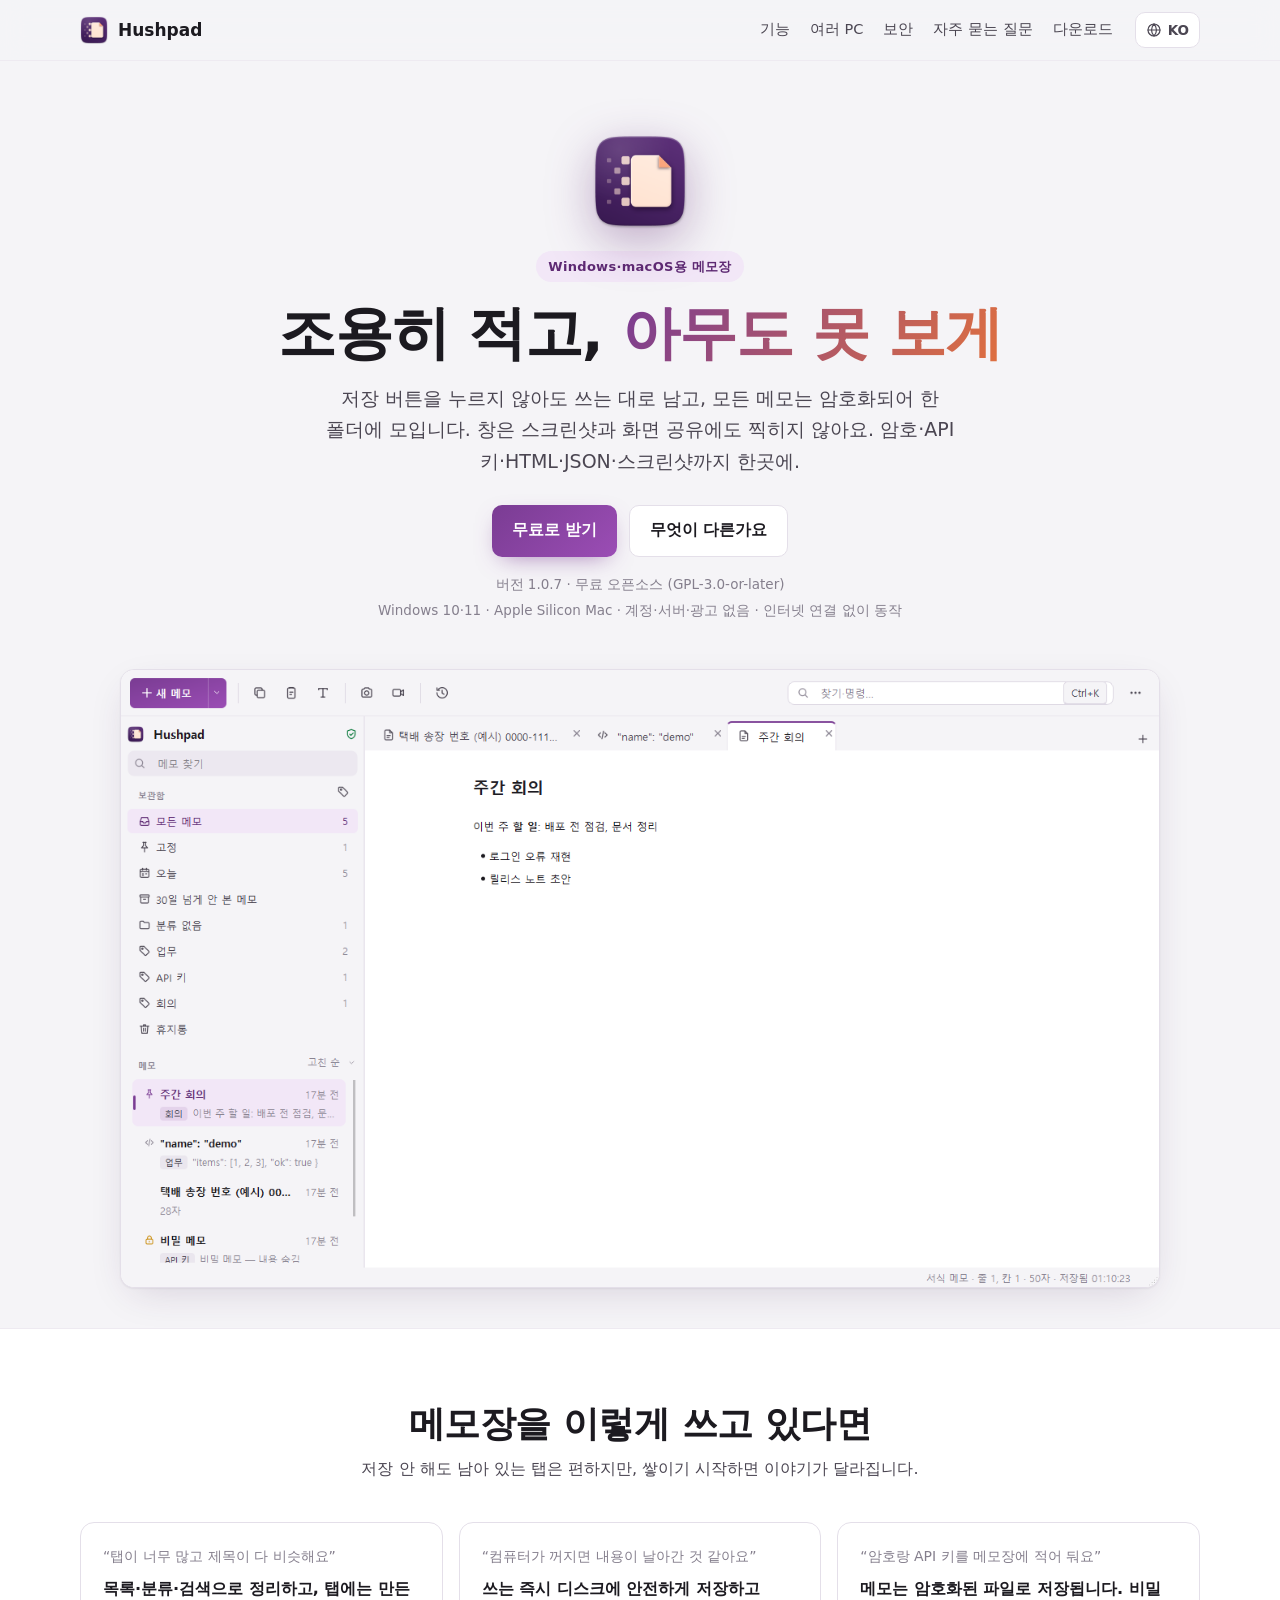
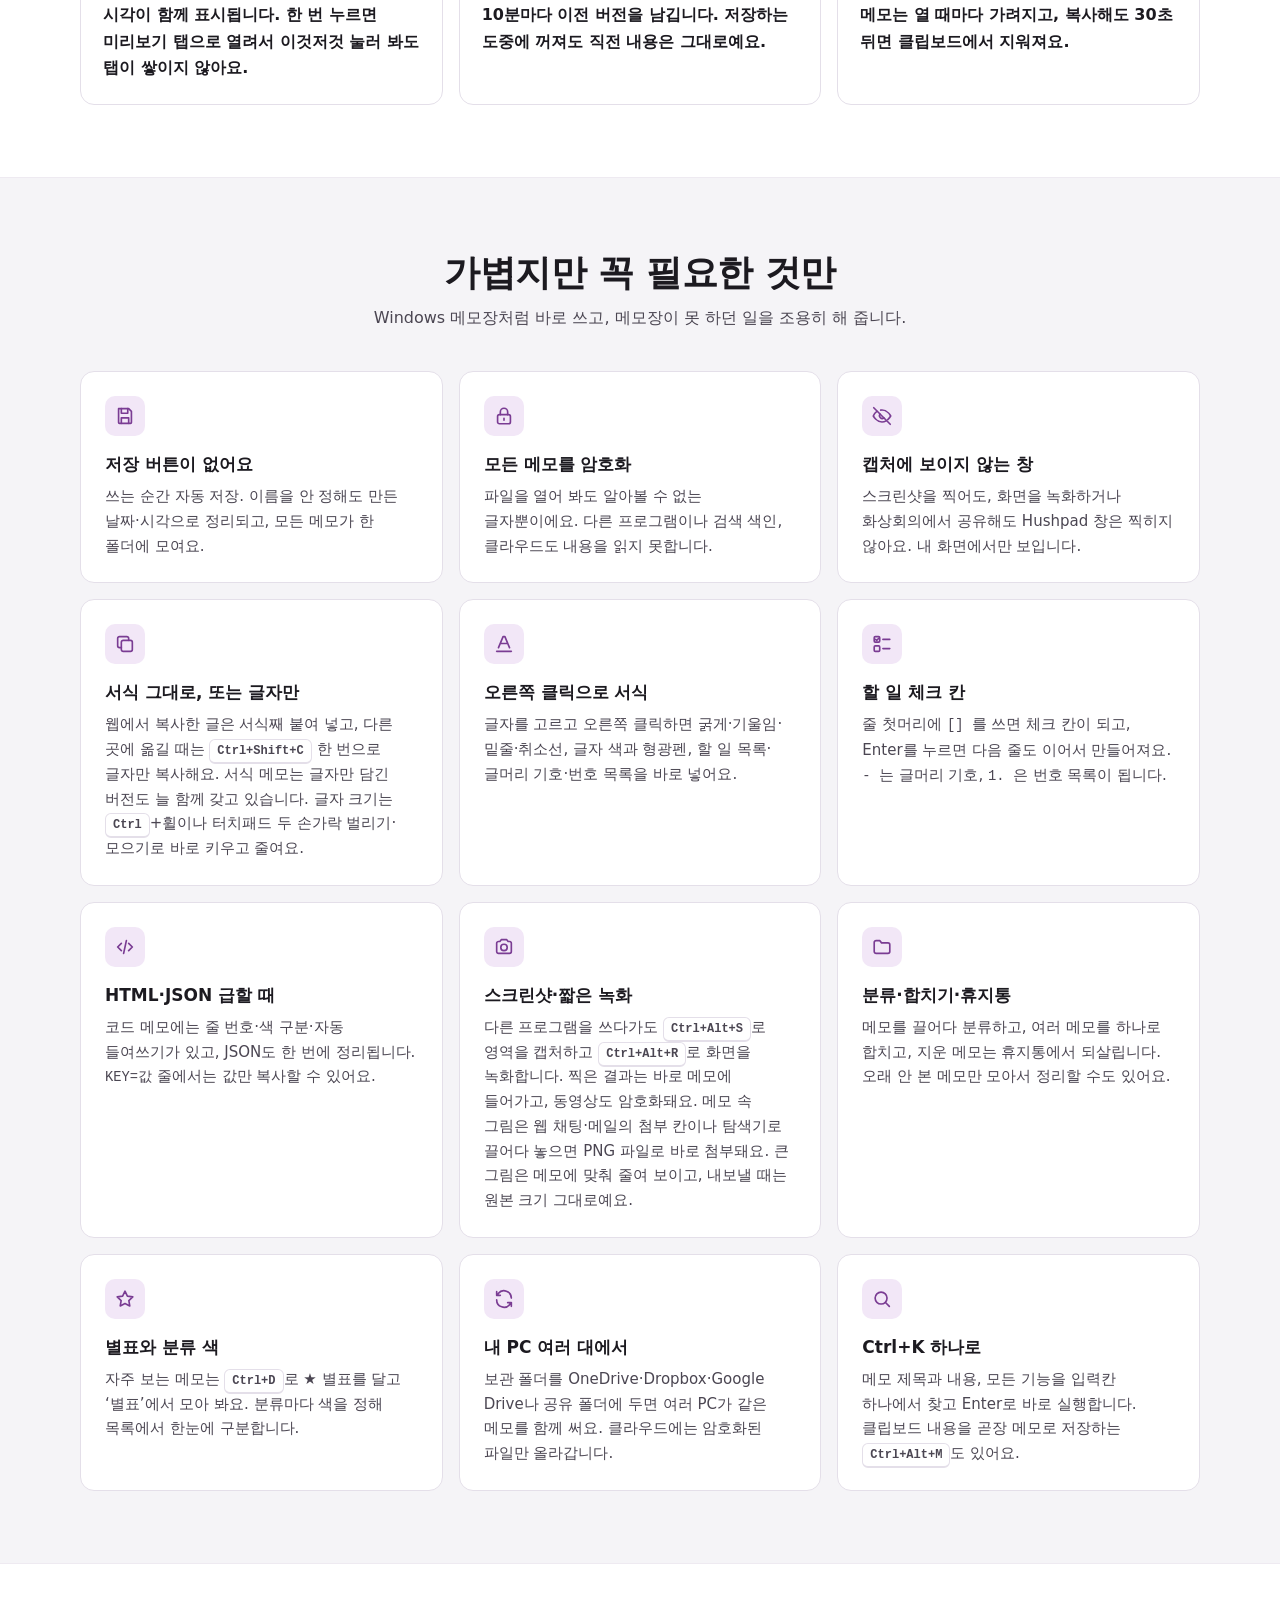
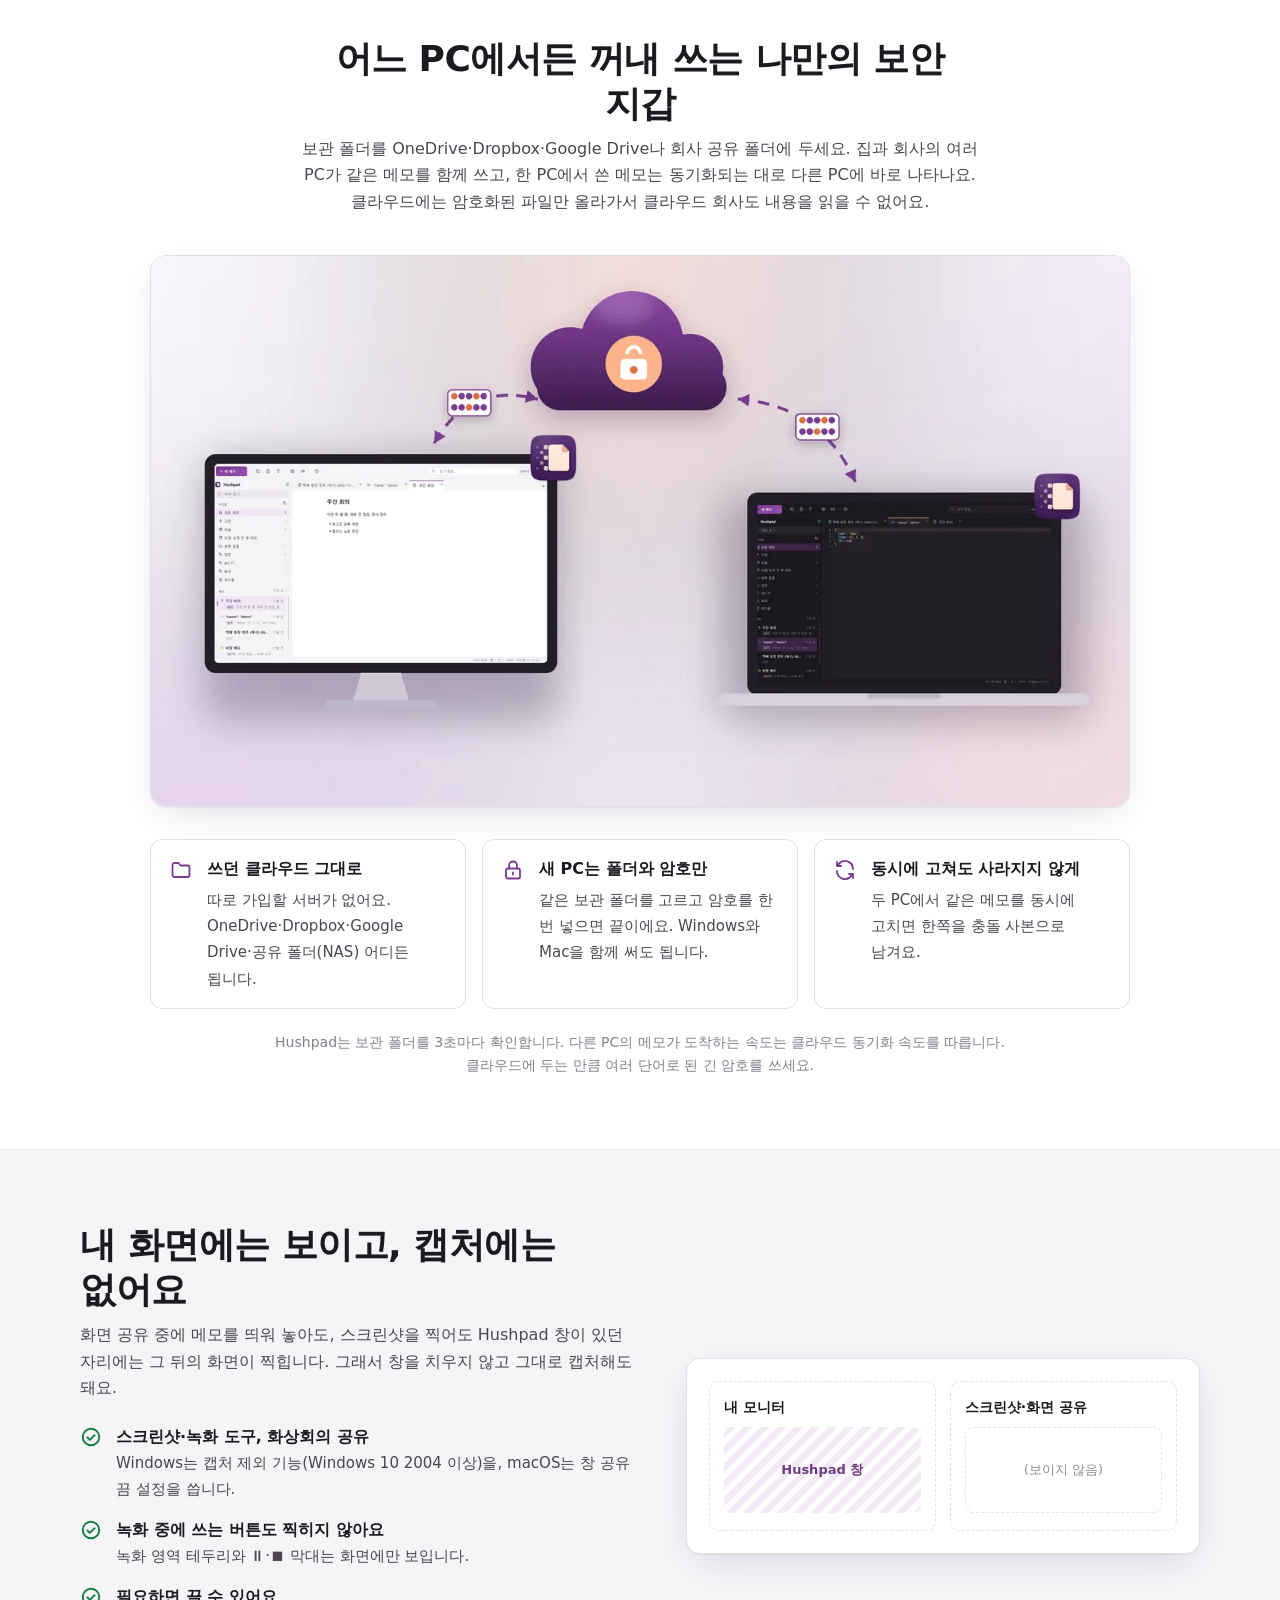
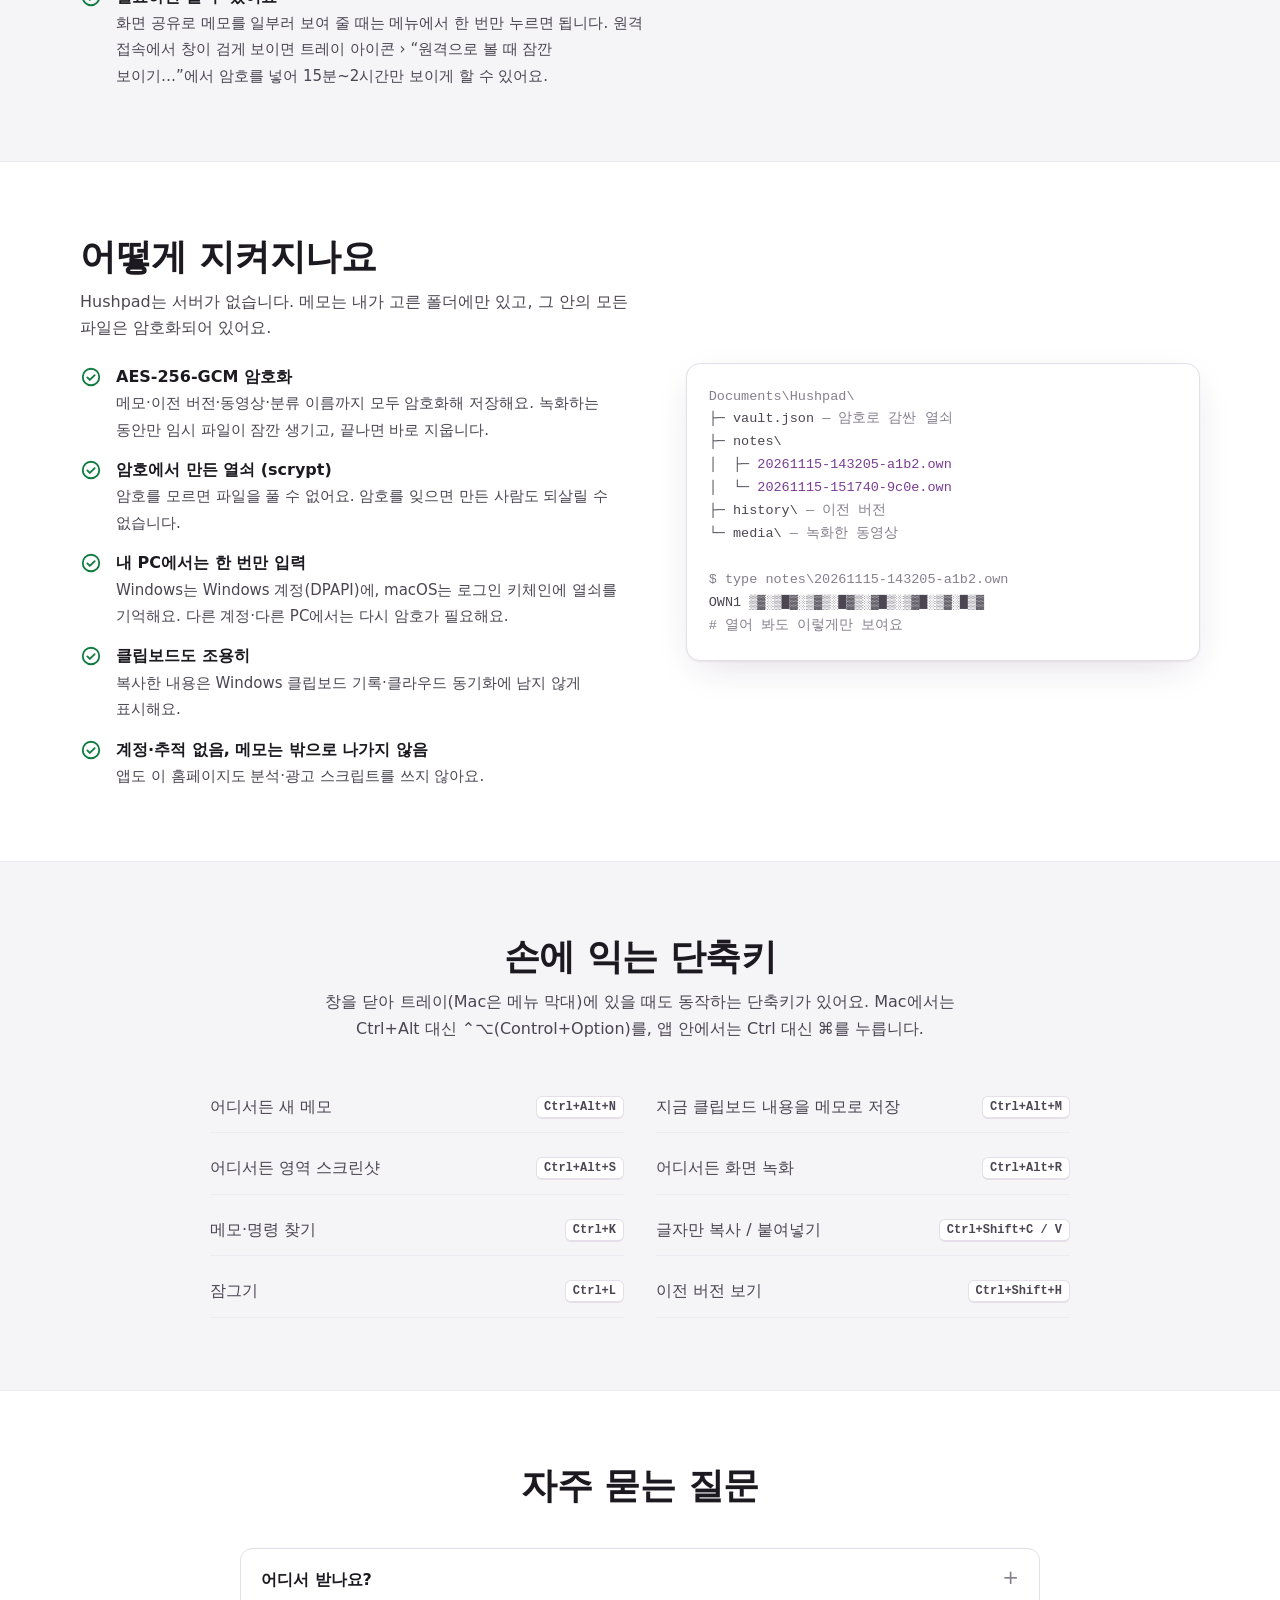
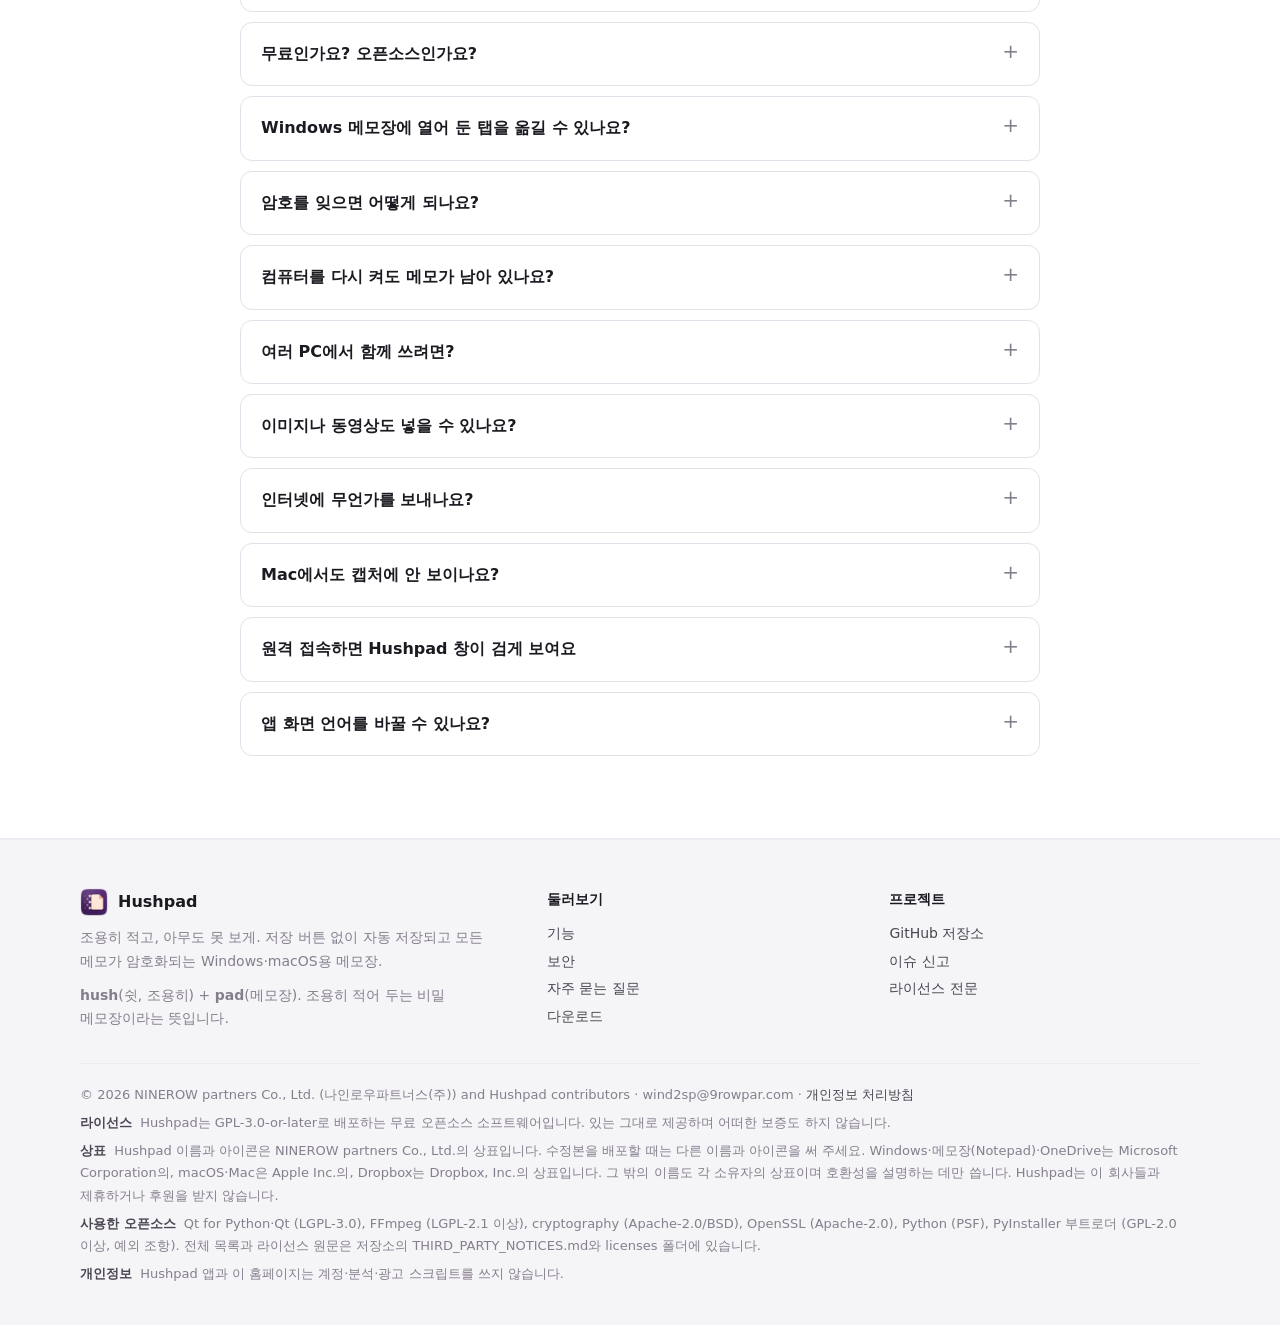
==== commit 67e83f13: "Website: 1.0.7 (version, checksums); feature cards for right-click formatting, checklists, stars and" ====
--- a/website/index.html
+++ b/website/index.html
@@ -1,13 +1,13 @@
-<!doctype html>
-<!-- 이 파일은 build-i18n.mjs가 _templates/index.html + i18n/ko.json으로 만든 결과입니다. 직접 고치지 말고 템플릿·번역을 고친 뒤 다시 생성하세요. -->
-<html lang="ko" data-lang="ko" data-root="" data-page="index" data-public="false">
-<head>
-<meta charset="utf-8">
-<meta name="viewport" content="width=device-width, initial-scale=1">
-<title>Hushpad — 조용한 비밀 메모장</title>
-<meta name="description" content="저장 버튼 없이 자동으로 저장되고 모든 메모가 암호화되는 Windows·macOS용 메모장. 창은 스크린샷과 화면 공유에도 찍히지 않습니다. 암호·API 키·HTML·JSON·스크린샷을 한곳에. 무료 오픈소스입니다.">
-<meta property="og:title" content="Hushpad — 조용한 비밀 메모장">
-<meta property="og:description" content="자동 저장 · 모든 메모 암호화 · 캡처에 보이지 않는 창. Windows·macOS용 무료 오픈소스 메모장.">
+<!doctype html>
+<!-- 이 파일은 build-i18n.mjs가 _templates/index.html + i18n/ko.json으로 만든 결과입니다. 직접 고치지 말고 템플릿·번역을 고친 뒤 다시 생성하세요. -->
+<html lang="ko" data-lang="ko" data-root="" data-page="index" data-public="false">
+<head>
+<meta charset="utf-8">
+<meta name="viewport" content="width=device-width, initial-scale=1">
+<title>Hushpad — 조용한 비밀 메모장</title>
+<meta name="description" content="저장 버튼 없이 자동으로 저장되고 모든 메모가 암호화되는 Windows·macOS용 메모장. 창은 스크린샷과 화면 공유에도 찍히지 않습니다. 암호·API 키·HTML·JSON·스크린샷을 한곳에. 무료 오픈소스입니다.">
+<meta property="og:title" content="Hushpad — 조용한 비밀 메모장">
+<meta property="og:description" content="자동 저장 · 모든 메모 암호화 · 캡처에 보이지 않는 창. Windows·macOS용 무료 오픈소스 메모장.">
 <meta name="theme-color" content="#7A3C93">
 <meta property="og:type" content="website">
 <meta property="og:site_name" content="Hushpad">
@@ -32,24 +32,27 @@
 <link rel="apple-touch-icon" href="apple-touch-icon.png">
 <link rel="manifest" href="site.webmanifest">
 <link rel="stylesheet" href="assets/css/site.css?v=6">
-<script src="assets/js/lang.js?v=6"></script>
-</head>
-<body>
-<svg width="0" height="0" style="position:absolute" aria-hidden="true">
-  <defs>
-    <symbol id="i-save" viewBox="0 0 24 24" fill="none" stroke="currentColor" stroke-width="1.8" stroke-linecap="round" stroke-linejoin="round"><path d="M5 4h11l3 3v12a1 1 0 0 1-1 1H6a1 1 0 0 1-1-1z"/><path d="M8 4v5h7V4M8 20v-6h8v6"/></symbol>
-    <symbol id="i-lock" viewBox="0 0 24 24" fill="none" stroke="currentColor" stroke-width="1.8" stroke-linecap="round" stroke-linejoin="round"><rect x="5" y="10.5" width="14" height="10" rx="2"/><path d="M8 10.5V7.5a4 4 0 0 1 8 0v3M12 14.5v2"/></symbol>
-    <symbol id="i-eye-off" viewBox="0 0 24 24" fill="none" stroke="currentColor" stroke-width="1.8" stroke-linecap="round" stroke-linejoin="round"><path d="M3 3l18 18"/><path d="M10.6 5.6A9.6 9.6 0 0 1 12 5.5c6 0 9.5 6.5 9.5 6.5a17 17 0 0 1-3.2 3.9M6.4 6.9C3.9 8.6 2.5 12 2.5 12S6 18.5 12 18.5c1.7 0 3.2-.5 4.5-1.2"/><path d="M9.9 9.9a3 3 0 0 0 4.2 4.2"/></symbol>
-    <symbol id="i-copy" viewBox="0 0 24 24" fill="none" stroke="currentColor" stroke-width="1.8" stroke-linecap="round" stroke-linejoin="round"><rect x="8" y="8" width="12" height="12" rx="2"/><path d="M16 8V6a2 2 0 0 0-2-2H6a2 2 0 0 0-2 2v8a2 2 0 0 0 2 2h2"/></symbol>
-    <symbol id="i-code" viewBox="0 0 24 24" fill="none" stroke="currentColor" stroke-width="1.8" stroke-linecap="round" stroke-linejoin="round"><path d="M8 8l-4 4 4 4M16 8l4 4-4 4M13.5 5l-3 14"/></symbol>
-    <symbol id="i-camera" viewBox="0 0 24 24" fill="none" stroke="currentColor" stroke-width="1.8" stroke-linecap="round" stroke-linejoin="round"><path d="M4 8a2 2 0 0 1 2-2h1.5l1.5-2h6l1.5 2H18a2 2 0 0 1 2 2v9a2 2 0 0 1-2 2H6a2 2 0 0 1-2-2z"/><circle cx="12" cy="12.5" r="3.5"/></symbol>
-    <symbol id="i-folder" viewBox="0 0 24 24" fill="none" stroke="currentColor" stroke-width="1.8" stroke-linecap="round" stroke-linejoin="round"><path d="M3.5 7a2 2 0 0 1 2-2h4l2 2.5h7a2 2 0 0 1 2 2V17a2 2 0 0 1-2 2h-13a2 2 0 0 1-2-2z"/></symbol>
-    <symbol id="i-sync" viewBox="0 0 24 24" fill="none" stroke="currentColor" stroke-width="1.8" stroke-linecap="round" stroke-linejoin="round"><path d="M20 11a8 8 0 0 0-14.3-4.9L4 8M4 4v4h4M4 13a8 8 0 0 0 14.3 4.9L20 16M20 20v-4h-4"/></symbol>
-    <symbol id="i-search" viewBox="0 0 24 24" fill="none" stroke="currentColor" stroke-width="1.8" stroke-linecap="round" stroke-linejoin="round"><circle cx="11" cy="11" r="6.5"/><path d="M20 20l-4.2-4.2"/></symbol>
-    <symbol id="i-check" viewBox="0 0 24 24" fill="none" stroke="currentColor" stroke-width="2" stroke-linecap="round" stroke-linejoin="round"><circle cx="12" cy="12" r="9"/><path d="M8 12.5l2.7 2.7L16 10"/></symbol>
-  </defs>
-</svg>
-
+<script src="assets/js/lang.js?v=6"></script>
+</head>
+<body>
+<svg width="0" height="0" style="position:absolute" aria-hidden="true">
+  <defs>
+    <symbol id="i-save" viewBox="0 0 24 24" fill="none" stroke="currentColor" stroke-width="1.8" stroke-linecap="round" stroke-linejoin="round"><path d="M5 4h11l3 3v12a1 1 0 0 1-1 1H6a1 1 0 0 1-1-1z"/><path d="M8 4v5h7V4M8 20v-6h8v6"/></symbol>
+    <symbol id="i-lock" viewBox="0 0 24 24" fill="none" stroke="currentColor" stroke-width="1.8" stroke-linecap="round" stroke-linejoin="round"><rect x="5" y="10.5" width="14" height="10" rx="2"/><path d="M8 10.5V7.5a4 4 0 0 1 8 0v3M12 14.5v2"/></symbol>
+    <symbol id="i-eye-off" viewBox="0 0 24 24" fill="none" stroke="currentColor" stroke-width="1.8" stroke-linecap="round" stroke-linejoin="round"><path d="M3 3l18 18"/><path d="M10.6 5.6A9.6 9.6 0 0 1 12 5.5c6 0 9.5 6.5 9.5 6.5a17 17 0 0 1-3.2 3.9M6.4 6.9C3.9 8.6 2.5 12 2.5 12S6 18.5 12 18.5c1.7 0 3.2-.5 4.5-1.2"/><path d="M9.9 9.9a3 3 0 0 0 4.2 4.2"/></symbol>
+    <symbol id="i-copy" viewBox="0 0 24 24" fill="none" stroke="currentColor" stroke-width="1.8" stroke-linecap="round" stroke-linejoin="round"><rect x="8" y="8" width="12" height="12" rx="2"/><path d="M16 8V6a2 2 0 0 0-2-2H6a2 2 0 0 0-2 2v8a2 2 0 0 0 2 2h2"/></symbol>
+    <symbol id="i-code" viewBox="0 0 24 24" fill="none" stroke="currentColor" stroke-width="1.8" stroke-linecap="round" stroke-linejoin="round"><path d="M8 8l-4 4 4 4M16 8l4 4-4 4M13.5 5l-3 14"/></symbol>
+    <symbol id="i-camera" viewBox="0 0 24 24" fill="none" stroke="currentColor" stroke-width="1.8" stroke-linecap="round" stroke-linejoin="round"><path d="M4 8a2 2 0 0 1 2-2h1.5l1.5-2h6l1.5 2H18a2 2 0 0 1 2 2v9a2 2 0 0 1-2 2H6a2 2 0 0 1-2-2z"/><circle cx="12" cy="12.5" r="3.5"/></symbol>
+    <symbol id="i-folder" viewBox="0 0 24 24" fill="none" stroke="currentColor" stroke-width="1.8" stroke-linecap="round" stroke-linejoin="round"><path d="M3.5 7a2 2 0 0 1 2-2h4l2 2.5h7a2 2 0 0 1 2 2V17a2 2 0 0 1-2 2h-13a2 2 0 0 1-2-2z"/></symbol>
+    <symbol id="i-sync" viewBox="0 0 24 24" fill="none" stroke="currentColor" stroke-width="1.8" stroke-linecap="round" stroke-linejoin="round"><path d="M20 11a8 8 0 0 0-14.3-4.9L4 8M4 4v4h4M4 13a8 8 0 0 0 14.3 4.9L20 16M20 20v-4h-4"/></symbol>
+    <symbol id="i-search" viewBox="0 0 24 24" fill="none" stroke="currentColor" stroke-width="1.8" stroke-linecap="round" stroke-linejoin="round"><circle cx="11" cy="11" r="6.5"/><path d="M20 20l-4.2-4.2"/></symbol>
+    <symbol id="i-check" viewBox="0 0 24 24" fill="none" stroke="currentColor" stroke-width="2" stroke-linecap="round" stroke-linejoin="round"><circle cx="12" cy="12" r="9"/><path d="M8 12.5l2.7 2.7L16 10"/></symbol>
+    <symbol id="i-format" viewBox="0 0 24 24" fill="none" stroke="currentColor" stroke-width="1.8" stroke-linecap="round" stroke-linejoin="round"><path d="M6 16L11 4h2l5 12M8 11.5h8"/><path d="M4 20h16"/></symbol>
+    <symbol id="i-todo" viewBox="0 0 24 24" fill="none" stroke="currentColor" stroke-width="1.8" stroke-linecap="round" stroke-linejoin="round"><rect x="3.5" y="4" width="6" height="6" rx="1.2"/><path d="M5 7l1.2 1.2L8.4 5.8"/><rect x="3.5" y="14" width="6" height="6" rx="1.2"/><path d="M13 7h7.5M13 17h7.5"/></symbol>
+    <symbol id="i-star" viewBox="0 0 24 24" fill="none" stroke="currentColor" stroke-width="1.8" stroke-linecap="round" stroke-linejoin="round"><path d="M12 3.5l2.6 5.3 5.9.9-4.3 4.1 1 5.8L12 16.9l-5.2 2.7 1-5.8-4.3-4.1 5.9-.9z"/></symbol>
+  </defs>
+</svg>
+
 <a class="skip" href="#main">본문으로 건너뛰기</a>
 <header class="nav">
   <div class="wrap">
@@ -71,170 +74,173 @@
       </ul>
     </details>
   </div>
-</header>
-
-<main id="main">
-  <section class="hero">
-    <div class="wrap">
-      <img class="app-icon" src="assets/img/icon-256.png" alt="Hushpad 아이콘" width="96" height="96">
-      <span class="eyebrow">Windows·macOS용 메모장</span>
-      <h1>조용히 적고, <em>아무도 못 보게</em></h1>
+</header>
+
+<main id="main">
+  <section class="hero">
+    <div class="wrap">
+      <img class="app-icon" src="assets/img/icon-256.png" alt="Hushpad 아이콘" width="96" height="96">
+      <span class="eyebrow">Windows·macOS용 메모장</span>
+      <h1>조용히 적고, <em>아무도 못 보게</em></h1>
       <p class="lead">저장 버튼을 누르지 않아도 쓰는 대로 남고, 모든 메모는 암호화되어 한 폴더에 모입니다.
-        창은 스크린샷과 화면 공유에도 찍히지 않아요. 암호·API 키·HTML·JSON·스크린샷까지 한곳에.</p>
-      <div class="cta">
-        <a class="btn primary" href="download.html">무료로 받기</a>
-        <a class="btn" href="#features">무엇이 다른가요</a>
-      </div>
-      <div class="meta">버전 <span data-cfg="version">1.0.5</span> · 무료 오픈소스 (GPL-3.0-or-later)</div>
-      <div class="meta">Windows 10·11 · Apple Silicon Mac · 계정·서버·광고 없음 · 인터넷 연결 없이 동작</div>
-      <div class="shot">
-        <img class="light" src="assets/img/app-light.png" alt="Hushpad 화면 — 왼쪽 메모 목록과 분류, 오른쪽 탭으로 열린 메모" width="1280" height="760">
-        <img class="dark" src="assets/img/app-dark.png" alt="Hushpad 어두운 모드 — 코드 메모의 JSON이 색으로 구분되어 보임" width="1280" height="760" loading="lazy">
-      </div>
-    </div>
-  </section>
-
-  <section class="alt">
-    <div class="wrap">
-      <div class="sec-head">
-        <h2>메모장을 이렇게 쓰고 있다면</h2>
-        <p>저장 안 해도 남아 있는 탭은 편하지만, 쌓이기 시작하면 이야기가 달라집니다.</p>
-      </div>
-      <div class="pains">
-        <div class="pain"><div class="q">“탭이 너무 많고 제목이 다 비슷해요”</div><div class="a">목록·분류·검색으로 정리하고, 탭에는 만든 시각이 함께 표시됩니다. 한 번 누르면 미리보기 탭으로 열려서 이것저것 눌러 봐도 탭이 쌓이지 않아요.</div></div>
-        <div class="pain"><div class="q">“컴퓨터가 꺼지면 내용이 날아간 것 같아요”</div><div class="a">쓰는 즉시 디스크에 안전하게 저장하고 10분마다 이전 버전을 남깁니다. 저장하는 도중에 꺼져도 직전 내용은 그대로예요.</div></div>
-        <div class="pain"><div class="q">“암호랑 API 키를 메모장에 적어 둬요”</div><div class="a">메모는 암호화된 파일로 저장됩니다. 비밀 메모는 열 때마다 가려지고, 복사해도 30초 뒤면 클립보드에서 지워져요.</div></div>
-      </div>
-    </div>
-  </section>
-
-  <section id="features">
-    <div class="wrap">
-      <div class="sec-head">
-        <h2>가볍지만 꼭 필요한 것만</h2>
-        <p>Windows 메모장처럼 바로 쓰고, 메모장이 못 하던 일을 조용히 해 줍니다.</p>
-      </div>
-      <div class="grid">
-        <div class="feat"><div class="ic"><svg><use href="#i-save"/></svg></div><h3>저장 버튼이 없어요</h3><p>쓰는 순간 자동 저장. 이름을 안 정해도 만든 날짜·시각으로 정리되고, 모든 메모가 한 폴더에 모여요.</p></div>
-        <div class="feat"><div class="ic"><svg><use href="#i-lock"/></svg></div><h3>모든 메모를 암호화</h3><p>파일을 열어 봐도 알아볼 수 없는 글자뿐이에요. 다른 프로그램이나 검색 색인, 클라우드도 내용을 읽지 못합니다.</p></div>
-        <div class="feat"><div class="ic"><svg><use href="#i-eye-off"/></svg></div><h3>캡처에 보이지 않는 창</h3><p>스크린샷을 찍어도, 화면을 녹화하거나 화상회의에서 공유해도 Hushpad 창은 찍히지 않아요. 내 화면에서만 보입니다.</p></div>
-        <div class="feat"><div class="ic"><svg><use href="#i-copy"/></svg></div><h3>서식 그대로, 또는 글자만</h3><p>웹에서 복사한 글은 서식째 붙여 넣고, 다른 곳에 옮길 때는 <kbd>Ctrl+Shift+C</kbd> 한 번으로 글자만 복사해요. 서식 메모는 글자만 담긴 버전도 늘 함께 갖고 있습니다.</p></div>
-        <div class="feat"><div class="ic"><svg><use href="#i-code"/></svg></div><h3>HTML·JSON 급할 때</h3><p>코드 메모에는 줄 번호·색 구분·자동 들여쓰기가 있고, JSON도 한 번에 정리됩니다. <code>KEY=값</code> 줄에서는 값만 복사할 수 있어요.</p></div>
-        <div class="feat"><div class="ic"><svg><use href="#i-camera"/></svg></div><h3>스크린샷·짧은 녹화</h3><p>다른 프로그램을 쓰다가도 <kbd>Ctrl+Alt+S</kbd>로 영역을 캡처하고 <kbd>Ctrl+Alt+R</kbd>로 화면을 녹화합니다. 찍은 결과는 바로 메모에 들어가고, 동영상도 암호화돼요. 메모 속 그림은 웹 채팅·메일의 첨부 칸이나 탐색기로 끌어다 놓으면 PNG 파일로 바로 첨부돼요.</p></div>
-        <div class="feat"><div class="ic"><svg><use href="#i-folder"/></svg></div><h3>분류·합치기·휴지통</h3><p>메모를 끌어다 분류하고, 여러 메모를 하나로 합치고, 지운 메모는 휴지통에서 되살립니다. 오래 안 본 메모만 모아서 정리할 수도 있어요.</p></div>
-        <div class="feat"><div class="ic"><svg><use href="#i-sync"/></svg></div><h3>내 PC 여러 대에서</h3><p>보관 폴더를 OneDrive·Dropbox·Google Drive나 공유 폴더에 두면 여러 PC가 같은 메모를 함께 써요. 클라우드에는 암호화된 파일만 올라갑니다.</p></div>
-        <div class="feat"><div class="ic"><svg><use href="#i-search"/></svg></div><h3>Ctrl+K 하나로</h3><p>메모 제목과 내용, 모든 기능을 입력칸 하나에서 찾고 Enter로 바로 실행합니다. 클립보드 내용을 곧장 메모로 저장하는 <kbd>Ctrl+Alt+M</kbd>도 있어요.</p></div>
-      </div>
-    </div>
-  </section>
-
-  <section class="alt" id="sync">
-    <div class="wrap">
-      <div class="sec-head">
-        <h2>어느 PC에서든 꺼내 쓰는 나만의 보안 지갑</h2>
-        <p>보관 폴더를 OneDrive·Dropbox·Google Drive나 회사 공유 폴더에 두세요. 집과 회사의 여러 PC가 같은 메모를 함께 쓰고, 한 PC에서 쓴 메모는 동기화되는 대로 다른 PC에 바로 나타나요. 클라우드에는 암호화된 파일만 올라가서 클라우드 회사도 내용을 읽을 수 없어요.</p>
-      </div>
-      <figure class="sync-art">
-        <img src="assets/img/sync.webp" alt="가운데 잠긴 클라우드 폴더를 두고 데스크톱과 노트북의 Hushpad가 같은 메모를 함께 쓰는 그림" width="1280" height="720" loading="lazy" decoding="async">
-      </figure>
-      <ul class="sync-points">
-        <li><svg><use href="#i-folder"/></svg><div><b>쓰던 클라우드 그대로</b><span>따로 가입할 서버가 없어요. OneDrive·Dropbox·Google Drive·공유 폴더(NAS) 어디든 됩니다.</span></div></li>
-        <li><svg><use href="#i-lock"/></svg><div><b>새 PC는 폴더와 암호만</b><span>같은 보관 폴더를 고르고 암호를 한 번 넣으면 끝이에요. Windows와 Mac을 함께 써도 됩니다.</span></div></li>
-        <li><svg><use href="#i-sync"/></svg><div><b>동시에 고쳐도 사라지지 않게</b><span>두 PC에서 같은 메모를 동시에 고치면 한쪽을 충돌 사본으로 남겨요.</span></div></li>
-      </ul>
-      <p class="sync-note">Hushpad는 보관 폴더를 3초마다 확인합니다. 다른 PC의 메모가 도착하는 속도는 클라우드 동기화 속도를 따릅니다. 클라우드에 두는 만큼 여러 단어로 된 긴 암호를 쓰세요.</p>
-    </div>
-  </section>
-
-  <section id="capture">
-    <div class="wrap split">
-      <div>
-        <div class="sec-head" style="text-align:left;margin:0 0 22px">
-          <h2>내 화면에는 보이고, 캡처에는 없어요</h2>
+        창은 스크린샷과 화면 공유에도 찍히지 않아요. 암호·API 키·HTML·JSON·스크린샷까지 한곳에.</p>
+      <div class="cta">
+        <a class="btn primary" href="download.html">무료로 받기</a>
+        <a class="btn" href="#features">무엇이 다른가요</a>
+      </div>
+      <div class="meta">버전 <span data-cfg="version">1.0.7</span> · 무료 오픈소스 (GPL-3.0-or-later)</div>
+      <div class="meta">Windows 10·11 · Apple Silicon Mac · 계정·서버·광고 없음 · 인터넷 연결 없이 동작</div>
+      <div class="shot">
+        <img class="light" src="assets/img/app-light.png" alt="Hushpad 화면 — 왼쪽 메모 목록과 분류, 오른쪽 탭으로 열린 메모" width="1280" height="760">
+        <img class="dark" src="assets/img/app-dark.png" alt="Hushpad 어두운 모드 — 코드 메모의 JSON이 색으로 구분되어 보임" width="1280" height="760" loading="lazy">
+      </div>
+    </div>
+  </section>
+
+  <section class="alt">
+    <div class="wrap">
+      <div class="sec-head">
+        <h2>메모장을 이렇게 쓰고 있다면</h2>
+        <p>저장 안 해도 남아 있는 탭은 편하지만, 쌓이기 시작하면 이야기가 달라집니다.</p>
+      </div>
+      <div class="pains">
+        <div class="pain"><div class="q">“탭이 너무 많고 제목이 다 비슷해요”</div><div class="a">목록·분류·검색으로 정리하고, 탭에는 만든 시각이 함께 표시됩니다. 한 번 누르면 미리보기 탭으로 열려서 이것저것 눌러 봐도 탭이 쌓이지 않아요.</div></div>
+        <div class="pain"><div class="q">“컴퓨터가 꺼지면 내용이 날아간 것 같아요”</div><div class="a">쓰는 즉시 디스크에 안전하게 저장하고 10분마다 이전 버전을 남깁니다. 저장하는 도중에 꺼져도 직전 내용은 그대로예요.</div></div>
+        <div class="pain"><div class="q">“암호랑 API 키를 메모장에 적어 둬요”</div><div class="a">메모는 암호화된 파일로 저장됩니다. 비밀 메모는 열 때마다 가려지고, 복사해도 30초 뒤면 클립보드에서 지워져요.</div></div>
+      </div>
+    </div>
+  </section>
+
+  <section id="features">
+    <div class="wrap">
+      <div class="sec-head">
+        <h2>가볍지만 꼭 필요한 것만</h2>
+        <p>Windows 메모장처럼 바로 쓰고, 메모장이 못 하던 일을 조용히 해 줍니다.</p>
+      </div>
+      <div class="grid">
+        <div class="feat"><div class="ic"><svg><use href="#i-save"/></svg></div><h3>저장 버튼이 없어요</h3><p>쓰는 순간 자동 저장. 이름을 안 정해도 만든 날짜·시각으로 정리되고, 모든 메모가 한 폴더에 모여요.</p></div>
+        <div class="feat"><div class="ic"><svg><use href="#i-lock"/></svg></div><h3>모든 메모를 암호화</h3><p>파일을 열어 봐도 알아볼 수 없는 글자뿐이에요. 다른 프로그램이나 검색 색인, 클라우드도 내용을 읽지 못합니다.</p></div>
+        <div class="feat"><div class="ic"><svg><use href="#i-eye-off"/></svg></div><h3>캡처에 보이지 않는 창</h3><p>스크린샷을 찍어도, 화면을 녹화하거나 화상회의에서 공유해도 Hushpad 창은 찍히지 않아요. 내 화면에서만 보입니다.</p></div>
+        <div class="feat"><div class="ic"><svg><use href="#i-copy"/></svg></div><h3>서식 그대로, 또는 글자만</h3><p>웹에서 복사한 글은 서식째 붙여 넣고, 다른 곳에 옮길 때는 <kbd>Ctrl+Shift+C</kbd> 한 번으로 글자만 복사해요. 서식 메모는 글자만 담긴 버전도 늘 함께 갖고 있습니다. 글자 크기는 <kbd>Ctrl</kbd>+휠이나 터치패드 두 손가락 벌리기·모으기로 바로 키우고 줄여요.</p></div>
+        <div class="feat"><div class="ic"><svg><use href="#i-format"/></svg></div><h3>오른쪽 클릭으로 서식</h3><p>글자를 고르고 오른쪽 클릭하면 굵게·기울임·밑줄·취소선, 글자 색과 형광펜, 할 일 목록·글머리 기호·번호 목록을 바로 넣어요.</p></div>
+        <div class="feat"><div class="ic"><svg><use href="#i-todo"/></svg></div><h3>할 일 체크 칸</h3><p>줄 첫머리에 <code>[] </code>를 쓰면 체크 칸이 되고, Enter를 누르면 다음 줄도 이어서 만들어져요. <code>- </code>는 글머리 기호, <code>1. </code>은 번호 목록이 됩니다.</p></div>
+        <div class="feat"><div class="ic"><svg><use href="#i-code"/></svg></div><h3>HTML·JSON 급할 때</h3><p>코드 메모에는 줄 번호·색 구분·자동 들여쓰기가 있고, JSON도 한 번에 정리됩니다. <code>KEY=값</code> 줄에서는 값만 복사할 수 있어요.</p></div>
+        <div class="feat"><div class="ic"><svg><use href="#i-camera"/></svg></div><h3>스크린샷·짧은 녹화</h3><p>다른 프로그램을 쓰다가도 <kbd>Ctrl+Alt+S</kbd>로 영역을 캡처하고 <kbd>Ctrl+Alt+R</kbd>로 화면을 녹화합니다. 찍은 결과는 바로 메모에 들어가고, 동영상도 암호화돼요. 메모 속 그림은 웹 채팅·메일의 첨부 칸이나 탐색기로 끌어다 놓으면 PNG 파일로 바로 첨부돼요. 큰 그림은 메모에 맞춰 줄여 보이고, 내보낼 때는 원본 크기 그대로예요.</p></div>
+        <div class="feat"><div class="ic"><svg><use href="#i-folder"/></svg></div><h3>분류·합치기·휴지통</h3><p>메모를 끌어다 분류하고, 여러 메모를 하나로 합치고, 지운 메모는 휴지통에서 되살립니다. 오래 안 본 메모만 모아서 정리할 수도 있어요.</p></div>
+        <div class="feat"><div class="ic"><svg><use href="#i-star"/></svg></div><h3>별표와 분류 색</h3><p>자주 보는 메모는 <kbd>Ctrl+D</kbd>로 ★ 별표를 달고 ‘별표’에서 모아 봐요. 분류마다 색을 정해 목록에서 한눈에 구분합니다.</p></div>
+        <div class="feat"><div class="ic"><svg><use href="#i-sync"/></svg></div><h3>내 PC 여러 대에서</h3><p>보관 폴더를 OneDrive·Dropbox·Google Drive나 공유 폴더에 두면 여러 PC가 같은 메모를 함께 써요. 클라우드에는 암호화된 파일만 올라갑니다.</p></div>
+        <div class="feat"><div class="ic"><svg><use href="#i-search"/></svg></div><h3>Ctrl+K 하나로</h3><p>메모 제목과 내용, 모든 기능을 입력칸 하나에서 찾고 Enter로 바로 실행합니다. 클립보드 내용을 곧장 메모로 저장하는 <kbd>Ctrl+Alt+M</kbd>도 있어요.</p></div>
+      </div>
+    </div>
+  </section>
+
+  <section class="alt" id="sync">
+    <div class="wrap">
+      <div class="sec-head">
+        <h2>어느 PC에서든 꺼내 쓰는 나만의 보안 지갑</h2>
+        <p>보관 폴더를 OneDrive·Dropbox·Google Drive나 회사 공유 폴더에 두세요. 집과 회사의 여러 PC가 같은 메모를 함께 쓰고, 한 PC에서 쓴 메모는 동기화되는 대로 다른 PC에 바로 나타나요. 클라우드에는 암호화된 파일만 올라가서 클라우드 회사도 내용을 읽을 수 없어요.</p>
+      </div>
+      <figure class="sync-art">
+        <img src="assets/img/sync.webp" alt="가운데 잠긴 클라우드 폴더를 두고 데스크톱과 노트북의 Hushpad가 같은 메모를 함께 쓰는 그림" width="1280" height="720" loading="lazy" decoding="async">
+      </figure>
+      <ul class="sync-points">
+        <li><svg><use href="#i-folder"/></svg><div><b>쓰던 클라우드 그대로</b><span>따로 가입할 서버가 없어요. OneDrive·Dropbox·Google Drive·공유 폴더(NAS) 어디든 됩니다.</span></div></li>
+        <li><svg><use href="#i-lock"/></svg><div><b>새 PC는 폴더와 암호만</b><span>같은 보관 폴더를 고르고 암호를 한 번 넣으면 끝이에요. Windows와 Mac을 함께 써도 됩니다.</span></div></li>
+        <li><svg><use href="#i-sync"/></svg><div><b>동시에 고쳐도 사라지지 않게</b><span>두 PC에서 같은 메모를 동시에 고치면 한쪽을 충돌 사본으로 남겨요.</span></div></li>
+      </ul>
+      <p class="sync-note">Hushpad는 보관 폴더를 3초마다 확인합니다. 다른 PC의 메모가 도착하는 속도는 클라우드 동기화 속도를 따릅니다. 클라우드에 두는 만큼 여러 단어로 된 긴 암호를 쓰세요.</p>
+    </div>
+  </section>
+
+  <section id="capture">
+    <div class="wrap split">
+      <div>
+        <div class="sec-head" style="text-align:left;margin:0 0 22px">
+          <h2>내 화면에는 보이고, 캡처에는 없어요</h2>
           <p>화면 공유 중에 메모를 띄워 놓아도, 스크린샷을 찍어도 Hushpad 창이 있던 자리에는 그 뒤의 화면이 찍힙니다.
-            그래서 창을 치우지 않고 그대로 캡처해도 돼요.</p>
-        </div>
-        <ul class="checks">
-          <li><svg><use href="#i-check"/></svg><div><b>스크린샷·녹화 도구, 화상회의 공유</b><span>Windows는 캡처 제외 기능(Windows 10 2004 이상)을, macOS는 창 공유 끔 설정을 씁니다.</span></div></li>
-          <li><svg><use href="#i-check"/></svg><div><b>녹화 중에 쓰는 버튼도 찍히지 않아요</b><span>녹화 영역 테두리와 ⏸·⏹ 막대는 화면에만 보입니다.</span></div></li>
-          <li><svg><use href="#i-check"/></svg><div><b>필요하면 끌 수 있어요</b><span>화면 공유로 메모를 일부러 보여 줄 때는 메뉴에서 한 번만 누르면 됩니다. 원격 접속에서 창이 검게 보이면 트레이 아이콘 › “원격으로 볼 때 잠깐 보이기…”에서 암호를 넣어 15분~2시간만 보이게 할 수 있어요.</span></div></li>
-        </ul>
-      </div>
-      <div class="capture-demo" aria-hidden="true">
-        <div class="row">
-          <div class="pane"><b>내 모니터</b><div class="ghost">Hushpad 창</div></div>
-          <div class="pane"><b>스크린샷·화면 공유</b><div class="ghost gone">(보이지 않음)</div></div>
-        </div>
-      </div>
-    </div>
-  </section>
-
-  <section class="alt" id="security">
-    <div class="wrap split">
-      <div>
-        <div class="sec-head" style="text-align:left;margin:0 0 22px">
-          <h2>어떻게 지켜지나요</h2>
-          <p>Hushpad는 서버가 없습니다. 메모는 내가 고른 폴더에만 있고, 그 안의 모든 파일은 암호화되어 있어요.</p>
-        </div>
-        <ul class="checks">
-          <li><svg><use href="#i-check"/></svg><div><b>AES-256-GCM 암호화</b><span>메모·이전 버전·동영상·분류 이름까지 모두 암호화해 저장해요. 녹화하는 동안만 임시 파일이 잠깐 생기고, 끝나면 바로 지웁니다.</span></div></li>
-          <li><svg><use href="#i-check"/></svg><div><b>암호에서 만든 열쇠 (scrypt)</b><span>암호를 모르면 파일을 풀 수 없어요. 암호를 잊으면 만든 사람도 되살릴 수 없습니다.</span></div></li>
-          <li><svg><use href="#i-check"/></svg><div><b>내 PC에서는 한 번만 입력</b><span>Windows는 Windows 계정(DPAPI)에, macOS는 로그인 키체인에 열쇠를 기억해요. 다른 계정·다른 PC에서는 다시 암호가 필요해요.</span></div></li>
-          <li><svg><use href="#i-check"/></svg><div><b>클립보드도 조용히</b><span>복사한 내용은 Windows 클립보드 기록·클라우드 동기화에 남지 않게 표시해요.</span></div></li>
-          <li><svg><use href="#i-check"/></svg><div><b>계정·추적 없음, 메모는 밖으로 나가지 않음</b><span>앱도 이 홈페이지도 분석·광고 스크립트를 쓰지 않아요.</span></div></li>
-        </ul>
-      </div>
-      <div class="vault" role="img" aria-label="보관 폴더 구조 예시" translate="no">
-<span class="dim">Documents\Hushpad\</span><br>
-├─ vault.json <span class="dim">— 암호로 감싼 열쇠</span><br>
-├─ notes\<br>
-│ &nbsp;├─ <span class="acc">20261115-143205-a1b2.own</span><br>
-│ &nbsp;└─ <span class="acc">20261115-151740-9c0e.own</span><br>
-├─ history\ <span class="dim">— 이전 버전</span><br>
-└─ media\ <span class="dim">— 녹화한 동영상</span><br><br>
-<span class="dim">$ type notes\20261115-143205-a1b2.own</span><br>
-OWN1 ▒▓░▒█▓░▒▓▒░█▓▒░▓█▒░▒▓█░▒▓░█▒▓<br>
-<span class="dim"># 열어 봐도 이렇게만 보여요</span>
-      </div>
-    </div>
-  </section>
-
-  <section id="keys">
-    <div class="wrap">
-      <div class="sec-head"><h2>손에 익는 단축키</h2><p>창을 닫아 트레이(Mac은 메뉴 막대)에 있을 때도 동작하는 단축키가 있어요. Mac에서는 Ctrl+Alt 대신 ⌃⌥(Control+Option)를, 앱 안에서는 Ctrl 대신 ⌘를 누릅니다.</p></div>
-      <div class="keys">
-        <div><span>어디서든 새 메모</span><kbd>Ctrl+Alt+N</kbd></div>
-        <div><span>지금 클립보드 내용을 메모로 저장</span><kbd>Ctrl+Alt+M</kbd></div>
-        <div><span>어디서든 영역 스크린샷</span><kbd>Ctrl+Alt+S</kbd></div>
-        <div><span>어디서든 화면 녹화</span><kbd>Ctrl+Alt+R</kbd></div>
-        <div><span>메모·명령 찾기</span><kbd>Ctrl+K</kbd></div>
-        <div><span>글자만 복사 / 붙여넣기</span><kbd>Ctrl+Shift+C / V</kbd></div>
-        <div><span>잠그기</span><kbd>Ctrl+L</kbd></div>
-        <div><span>이전 버전 보기</span><kbd>Ctrl+Shift+H</kbd></div>
-      </div>
-    </div>
-  </section>
-
-  <section class="alt" id="faq">
-    <div class="wrap">
-      <div class="sec-head"><h2>자주 묻는 질문</h2></div>
-      <div class="faq">
+            그래서 창을 치우지 않고 그대로 캡처해도 돼요.</p>
+        </div>
+        <ul class="checks">
+          <li><svg><use href="#i-check"/></svg><div><b>스크린샷·녹화 도구, 화상회의 공유</b><span>Windows는 캡처 제외 기능(Windows 10 2004 이상)을, macOS는 창 공유 끔 설정을 씁니다.</span></div></li>
+          <li><svg><use href="#i-check"/></svg><div><b>녹화 중에 쓰는 버튼도 찍히지 않아요</b><span>녹화 영역 테두리와 ⏸·⏹ 막대는 화면에만 보입니다.</span></div></li>
+          <li><svg><use href="#i-check"/></svg><div><b>필요하면 끌 수 있어요</b><span>화면 공유로 메모를 일부러 보여 줄 때는 메뉴에서 한 번만 누르면 됩니다. 원격 접속에서 창이 검게 보이면 트레이 아이콘 › “원격으로 볼 때 잠깐 보이기…”에서 암호를 넣어 15분~2시간만 보이게 할 수 있어요.</span></div></li>
+        </ul>
+      </div>
+      <div class="capture-demo" aria-hidden="true">
+        <div class="row">
+          <div class="pane"><b>내 모니터</b><div class="ghost">Hushpad 창</div></div>
+          <div class="pane"><b>스크린샷·화면 공유</b><div class="ghost gone">(보이지 않음)</div></div>
+        </div>
+      </div>
+    </div>
+  </section>
+
+  <section class="alt" id="security">
+    <div class="wrap split">
+      <div>
+        <div class="sec-head" style="text-align:left;margin:0 0 22px">
+          <h2>어떻게 지켜지나요</h2>
+          <p>Hushpad는 서버가 없습니다. 메모는 내가 고른 폴더에만 있고, 그 안의 모든 파일은 암호화되어 있어요.</p>
+        </div>
+        <ul class="checks">
+          <li><svg><use href="#i-check"/></svg><div><b>AES-256-GCM 암호화</b><span>메모·이전 버전·동영상·분류 이름까지 모두 암호화해 저장해요. 녹화하는 동안만 임시 파일이 잠깐 생기고, 끝나면 바로 지웁니다.</span></div></li>
+          <li><svg><use href="#i-check"/></svg><div><b>암호에서 만든 열쇠 (scrypt)</b><span>암호를 모르면 파일을 풀 수 없어요. 암호를 잊으면 만든 사람도 되살릴 수 없습니다.</span></div></li>
+          <li><svg><use href="#i-check"/></svg><div><b>내 PC에서는 한 번만 입력</b><span>Windows는 Windows 계정(DPAPI)에, macOS는 로그인 키체인에 열쇠를 기억해요. 다른 계정·다른 PC에서는 다시 암호가 필요해요.</span></div></li>
+          <li><svg><use href="#i-check"/></svg><div><b>클립보드도 조용히</b><span>복사한 내용은 Windows 클립보드 기록·클라우드 동기화에 남지 않게 표시해요.</span></div></li>
+          <li><svg><use href="#i-check"/></svg><div><b>계정·추적 없음, 메모는 밖으로 나가지 않음</b><span>앱도 이 홈페이지도 분석·광고 스크립트를 쓰지 않아요.</span></div></li>
+        </ul>
+      </div>
+      <div class="vault" role="img" aria-label="보관 폴더 구조 예시" translate="no">
+<span class="dim">Documents\Hushpad\</span><br>
+├─ vault.json <span class="dim">— 암호로 감싼 열쇠</span><br>
+├─ notes\<br>
+│ &nbsp;├─ <span class="acc">20261115-143205-a1b2.own</span><br>
+│ &nbsp;└─ <span class="acc">20261115-151740-9c0e.own</span><br>
+├─ history\ <span class="dim">— 이전 버전</span><br>
+└─ media\ <span class="dim">— 녹화한 동영상</span><br><br>
+<span class="dim">$ type notes\20261115-143205-a1b2.own</span><br>
+OWN1 ▒▓░▒█▓░▒▓▒░█▓▒░▓█▒░▒▓█░▒▓░█▒▓<br>
+<span class="dim"># 열어 봐도 이렇게만 보여요</span>
+      </div>
+    </div>
+  </section>
+
+  <section id="keys">
+    <div class="wrap">
+      <div class="sec-head"><h2>손에 익는 단축키</h2><p>창을 닫아 트레이(Mac은 메뉴 막대)에 있을 때도 동작하는 단축키가 있어요. Mac에서는 Ctrl+Alt 대신 ⌃⌥(Control+Option)를, 앱 안에서는 Ctrl 대신 ⌘를 누릅니다.</p></div>
+      <div class="keys">
+        <div><span>어디서든 새 메모</span><kbd>Ctrl+Alt+N</kbd></div>
+        <div><span>지금 클립보드 내용을 메모로 저장</span><kbd>Ctrl+Alt+M</kbd></div>
+        <div><span>어디서든 영역 스크린샷</span><kbd>Ctrl+Alt+S</kbd></div>
+        <div><span>어디서든 화면 녹화</span><kbd>Ctrl+Alt+R</kbd></div>
+        <div><span>메모·명령 찾기</span><kbd>Ctrl+K</kbd></div>
+        <div><span>글자만 복사 / 붙여넣기</span><kbd>Ctrl+Shift+C / V</kbd></div>
+        <div><span>잠그기</span><kbd>Ctrl+L</kbd></div>
+        <div><span>이전 버전 보기</span><kbd>Ctrl+Shift+H</kbd></div>
+      </div>
+    </div>
+  </section>
+
+  <section class="alt" id="faq">
+    <div class="wrap">
+      <div class="sec-head"><h2>자주 묻는 질문</h2></div>
+      <div class="faq">
         <details><summary>어디서 받나요?</summary><p>이 홈페이지의 <a href="download.html">다운로드 페이지</a>에서 받습니다. 파일은 GitHub 릴리스로 배포하며, Windows 10·11(64비트)용과 Apple Silicon(M1 이후) Mac용 두 가지가 있어요. Intel Mac은 지원하지 않습니다.</p></details>
         <details><summary>무료인가요? 오픈소스인가요?</summary><p>둘 다 맞습니다. Hushpad는 무료이고, 소스 코드는 GPL-3.0-or-later 라이선스로 GitHub에 공개합니다. 누구나 소스를 보고 고치고 다시 배포할 수 있어요. 다만 수정본을 배포할 때는 같은 라이선스로 소스를 함께 공개하고, Hushpad 대신 다른 이름과 아이콘을 써야 합니다.</p></details>
         <details><summary>Windows 메모장에 열어 둔 탭을 옮길 수 있나요?</summary><p>네. Windows에서 메뉴 › 파일 › “Windows 메모장 탭 가져오기”로 저장하지 않은 탭까지 복사해 옵니다. Windows 메모장 쪽은 건드리지 않아요.</p></details>
         <details><summary>암호를 잊으면 어떻게 되나요?</summary><p>되살릴 방법이 없습니다. 암호 없이는 누구도, 만든 사람조차 열 수 없게 만들었기 때문입니다. 처음 암호를 정할 때 안전한 곳에 적어 두세요.</p></details>
         <details><summary>컴퓨터를 다시 켜도 메모가 남아 있나요?</summary><p>네. 메모는 쓰는 즉시 암호화해서 디스크에 저장하므로 다시 켜도 그대로 있어요. 처음 실행한 뒤부터는 Windows를 켤 때(Mac은 로그인할 때) Hushpad가 트레이(Mac은 메뉴 막대)에서 자동으로 실행됩니다. 원하지 않으면 트레이 아이콘 메뉴나 보안 메뉴에서 끄면 돼요.</p></details>
         <details><summary>여러 PC에서 함께 쓰려면?</summary><p>보관 폴더를 OneDrive·Dropbox·Google Drive나 공유 폴더(NAS) 안에 두고, 다른 PC에서 같은 폴더를 고른 뒤 같은 암호를 넣으면 됩니다. Hushpad가 폴더를 3초마다 확인해서 다른 PC에서 쓴 메모가 동기화되는 대로 나타나고, 양쪽에서 동시에 고치면 한쪽을 “충돌 사본”으로 따로 남겨요.</p></details>
-        <details><summary>이미지나 동영상도 넣을 수 있나요?</summary><p>서식 메모에는 이미지를 붙여 넣거나 끌어다 놓을 수 있고, 스크린샷과 짧은 화면 녹화(최대 3분)도 바로 들어갑니다. 동영상은 앱 안에서 재생되고 암호화되어 저장돼요.</p></details>
+        <details><summary>이미지나 동영상도 넣을 수 있나요?</summary><p>서식 메모에는 이미지를 붙여 넣거나 끌어다 놓을 수 있고, 스크린샷과 짧은 화면 녹화(최대 3분)도 바로 들어갑니다. 동영상은 앱 안에서 재생되고 암호화되어 저장돼요. 해상도가 큰 그림이나 휴대폰 화면처럼 세로로 긴 그림은 메모에 맞춰 줄여 보여 주고, 복사·끌어 내기·저장할 때는 원래 크기 그대로 나가요.</p></details>
         <details><summary>인터넷에 무언가를 보내나요?</summary><p>아니요. 메모·설정·사용 기록은 보내지 않아요. zip판은 새 버전이 있는지 하루 한 번 GitHub에서 확인하고, 업데이트를 고를 때만 새 파일을 받아요(메뉴에서 끌 수 있어요). Microsoft Store판은 Store가 업데이트해요.</p></details>
         <details><summary>Mac에서도 캡처에 안 보이나요?</summary><p>macOS에서는 창 공유 끔 설정으로 숨깁니다. 다만 macOS 15 이상에서 ScreenCaptureKit을 쓰는 일부 캡처·화면 공유 프로그램은 이 설정을 무시하고 창을 찍을 수 있어요. Mac에서는 화면을 공유하기 전에 직접 확인해 보세요.</p></details>
         <details><summary>원격 접속하면 Hushpad 창이 검게 보여요</summary><p>캡처·화면 공유에서 숨기는 기능 때문에 원격 접속(크롬 원격 데스크톱·AnyDesk·팀뷰어 등)에서도 창이 검게 보여요. 작업 표시줄 트레이 아이콘을 오른쪽 클릭 › <b>원격으로 볼 때 잠깐 보이기…</b>를 누르고 암호를 넣으면 15분~2시간 동안 보입니다. 시간이 지나거나 Hushpad를 잠그면 다시 숨겨져요.</p></details>
-        <details><summary>앱 화면 언어를 바꿀 수 있나요?</summary><p>한국어·English·日本語·简体中文을 지원하고, 처음에는 운영체제 언어로 시작합니다. 메뉴(⋯) › 보기 › 언어에서 언제든 바꿀 수 있어요.</p></details>
-      </div>
-    </div>
-  </section>
-</main>
-
+        <details><summary>앱 화면 언어를 바꿀 수 있나요?</summary><p>한국어·English·日本語·简体中文을 지원하고, 처음에는 운영체제 언어로 시작합니다. 메뉴(⋯) › 보기 › 언어에서 언제든 바꿀 수 있어요.</p></details>
+      </div>
+    </div>
+  </section>
+</main>
+
 <footer>
   <div class="wrap">
     <div class="ft">
@@ -265,6 +271,6 @@
     </div>
   </div>
 </footer>
-<script src="assets/js/site.js?v=6" defer></script>
-</body>
-</html>
+<script src="assets/js/site.js?v=6" defer></script>
+</body>
+</html>
